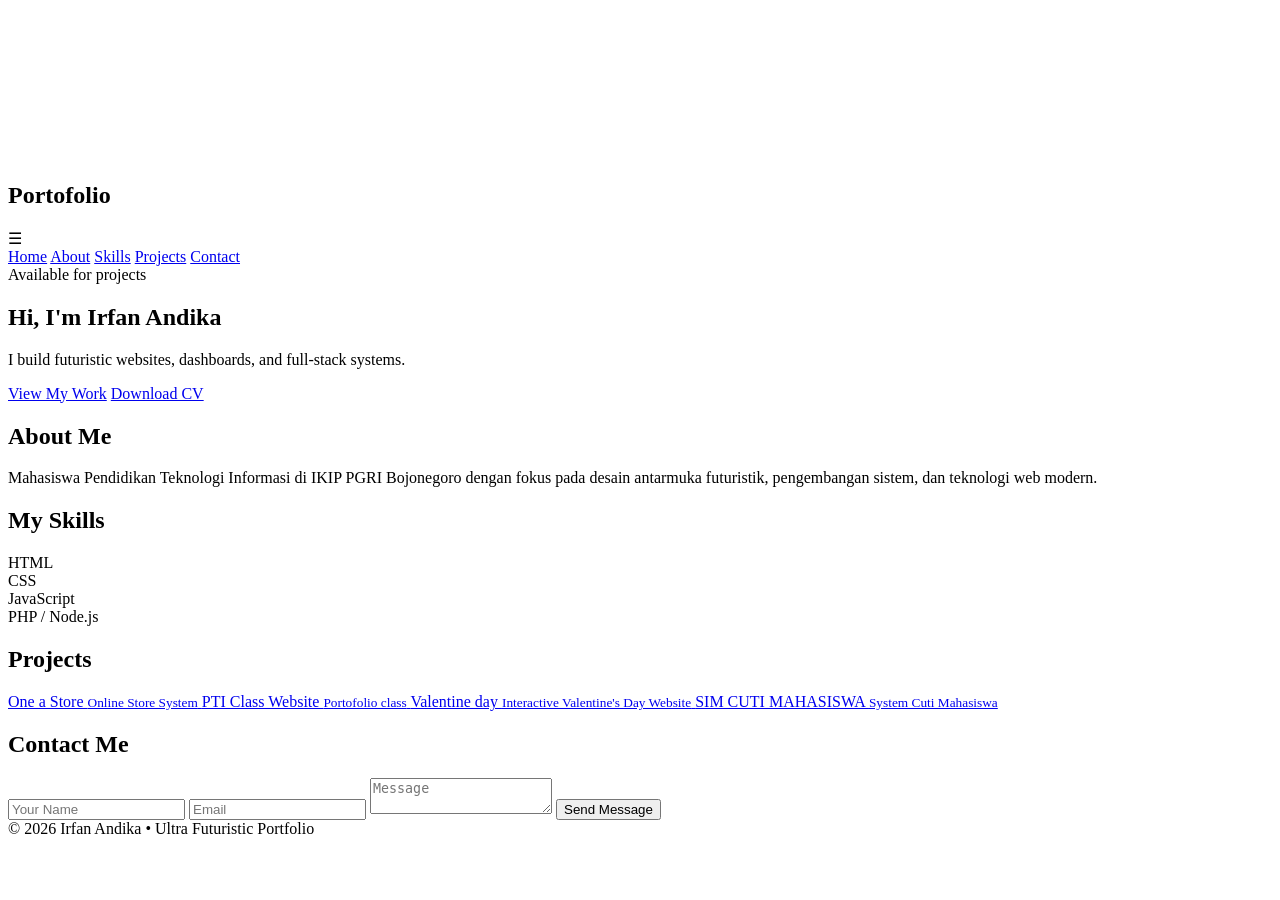
==== index.html @ a42bcc91 "Add files via upload" ====
<!DOCTYPE html>
<html lang="en">
<head>
<meta charset="UTF-8">
<meta name="viewport" content="width=device-width, initial-scale=1.0">
<title>Irfan Andika |Portfolio</title>

<link rel="stylesheet" href="style.css">
<link href="https://fonts.googleapis.com/css2?family=Inter:wght@300;400;600;700&display=swap" rel="stylesheet">

</head>
<body>

<canvas id="particles"></canvas>

<header>
  <h2 class="logo">Portofolio</h2>

  <div class="menu-toggle" id="menuToggle">☰</div>

  <nav id="navMenu">
    <a href="#home" class="nav-link">Home</a>
    <a href="#about" class="nav-link">About</a>
    <a href="#skills" class="nav-link">Skills</a>
    <a href="#projects" class="nav-link">Projects</a>
    <a href="#contact" class="nav-link">Contact</a>
  </nav>
</header>

<!-- HERO -->
<section id="home" class="hero">
  <div class="hero-card" id="tilt">
    <span class="badge">Available for projects</span>
    <h1>Hi, I'm <span>Irfan Andika</span></h1>
    <h3 id="typing"></h3>
    <p>I build futuristic websites, dashboards, and full-stack systems.</p>

    <div class="hero-btn">
      <a class="btn" href="#projects">View My Work</a>
      <a class="btn-outline" href="#">Download CV</a>
    </div>
  </div>
</section>

<!-- ABOUT -->
<section id="about">
  <h2>About Me</h2>
  <p>
Mahasiswa Pendidikan Teknologi Informasi di IKIP PGRI Bojonegoro dengan fokus pada desain antarmuka futuristik, pengembangan sistem, dan teknologi web modern.
  </p>
</section>

<!-- SKILLS -->
<section id="skills">
  <h2>My Skills</h2>

  <div class="skill">
    <span>HTML</span>
    <div class="bar"><div class="fill" style="width:95%"></div></div>
  </div>

  <div class="skill">
    <span>CSS</span>
    <div class="bar"><div class="fill" style="width:80%"></div></div>
  </div>

  <div class="skill">
    <span>JavaScript</span>
    <div class="bar"><div class="fill" style="width:50%"></div></div>
  </div>

  <div class="skill">
    <span>PHP / Node.js</span>
    <div class="bar"><div class="fill" style="width:50%"></div></div>
  </div>
</section>

<!-- PROJECTS -->
<section id="projects">
  <h2>Projects</h2>

  <div class="project-grid">

    <a class="project-card" href="https://oneastore.vercel.app/" target="_blank">
      One a Store
      <small>Online Store System</small>
    </a>

    <a class="project-card" href="https://ptioneaclass.vercel.app/" target="_blank">
      PTI Class Website
      <small>Portofolio class</small>
    </a>

    <a class="project-card" href="https://valentine-day-ivory.vercel.app/" target="_blank">
      Valentine day
      <small>Interactive Valentine's Day Website</small>
    </a>

    <a class="project-card" href="https://sim-cuti.vercel.app/" target="_blank">
      SIM CUTI MAHASISWA
      <small>System Cuti Mahasiswa</small>
    </a>


  </div>
</section>

<!-- CONTACT -->
<section id="contact">
  <h2>Contact Me</h2>

  <form class="contact-form">
    <input type="text" placeholder="Your Name">
    <input type="email" placeholder="Email">
    <textarea placeholder="Message"></textarea>
    <button>Send Message</button>
  </form>
</section>

<footer>
  © 2026 Irfan Andika • Ultra Futuristic Portfolio
</footer>

<script src="script.js"></script>
</body>
</html>
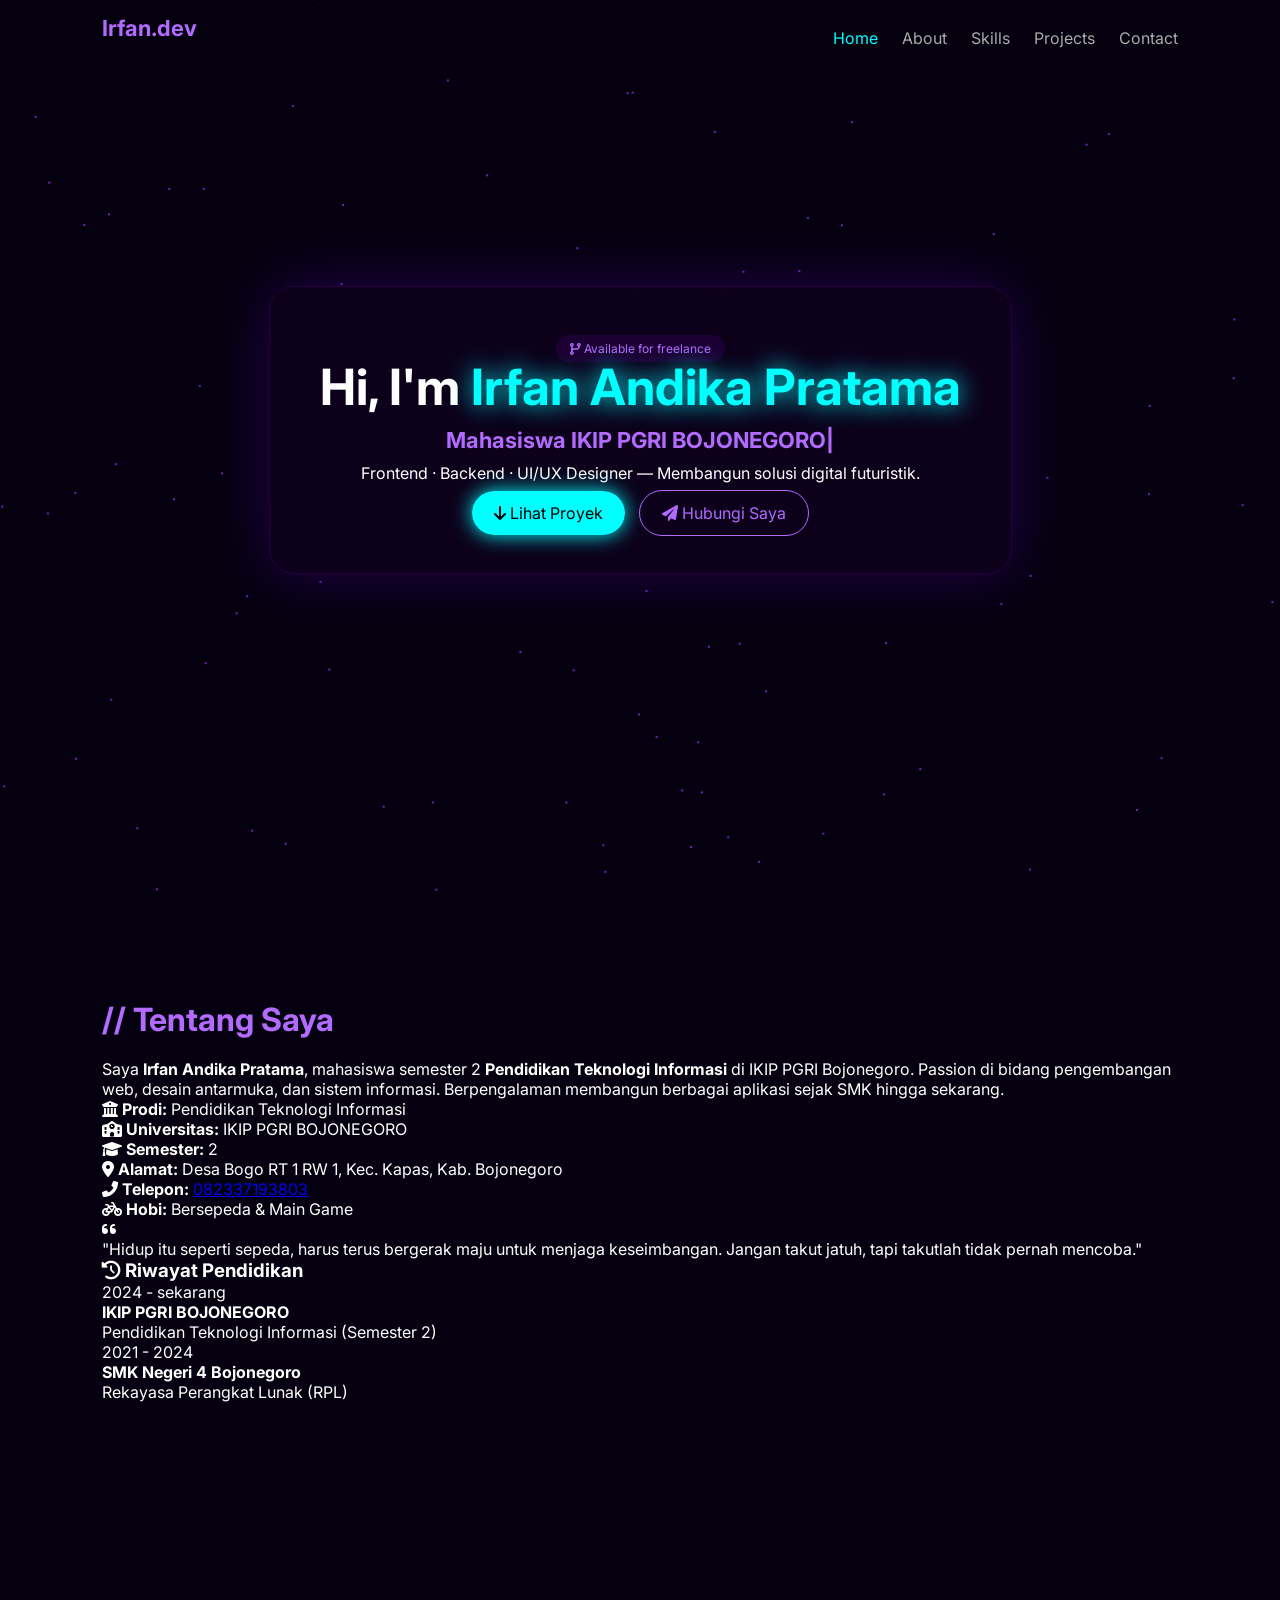
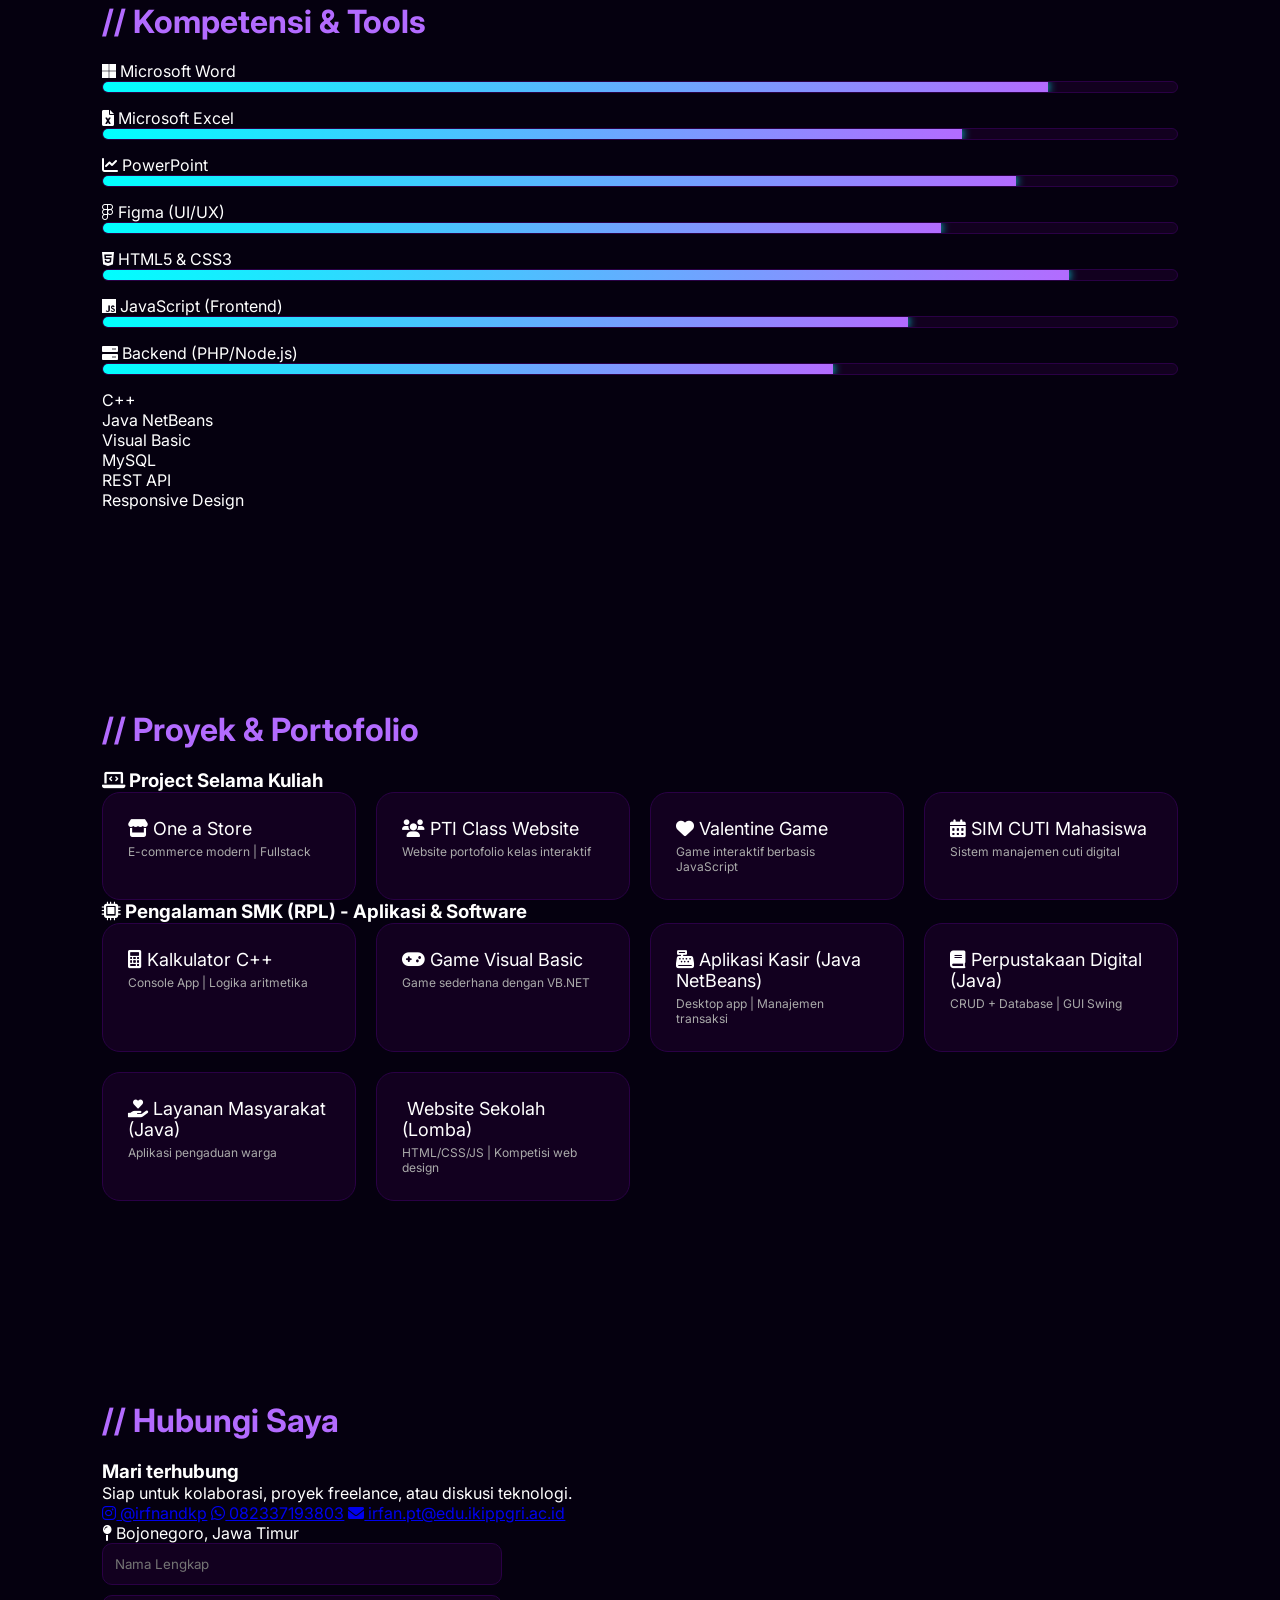
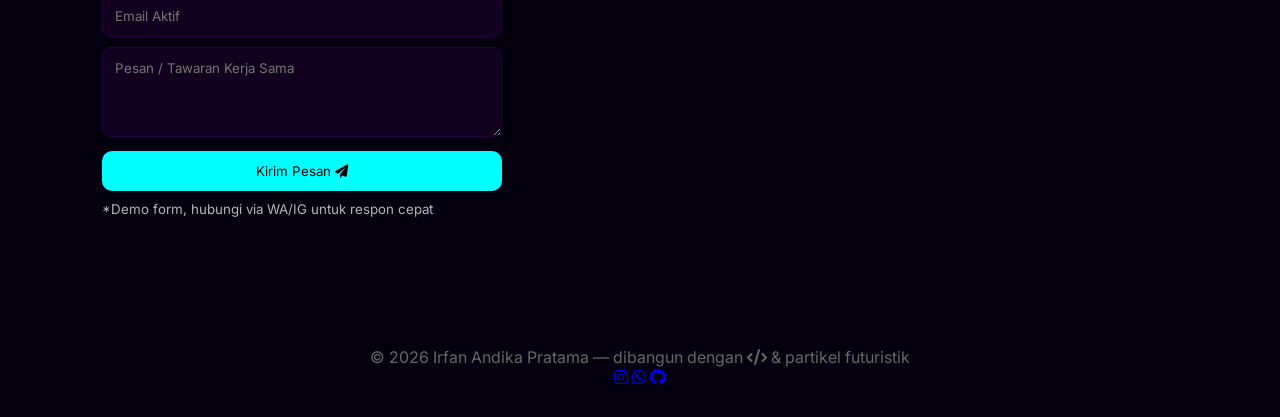
==== commit 572718a5: "Update index.html" ====
--- a/index.html
+++ b/index.html
@@ -2,22 +2,19 @@
 <html lang="en">
 <head>
 <meta charset="UTF-8">
-<meta name="viewport" content="width=device-width, initial-scale=1.0">
-<title>Irfan Andika |Portfolio</title>
-
+<meta name="viewport" content="width=device-width, initial-scale=1.0, viewport-fit=cover">
+<title>Irfan Andika Pratama | 19</title>
 <link rel="stylesheet" href="style.css">
-<link href="https://fonts.googleapis.com/css2?family=Inter:wght@300;400;600;700&display=swap" rel="stylesheet">
-
+<link href="https://fonts.googleapis.com/css2?family=Inter:ital,wght@0,300;0,400;0,600;0,700;1,400&display=swap" rel="stylesheet">
+<link rel="stylesheet" href="https://cdnjs.cloudflare.com/ajax/libs/font-awesome/6.0.0-beta3/css/all.min.css">
 </head>
 <body>
 
 <canvas id="particles"></canvas>
 
 <header>
-  <h2 class="logo">Portofolio</h2>
-
-  <div class="menu-toggle" id="menuToggle">☰</div>
-
+  <h2 class="logo">Irfan<span>.</span>dev</h2>
+  <div class="menu-toggle" id="menuToggle"><i class="fas fa-bars"></i></div>
   <nav id="navMenu">
     <a href="#home" class="nav-link">Home</a>
     <a href="#about" class="nav-link">About</a>
@@ -27,98 +24,200 @@
   </nav>
 </header>
 
-<!-- HERO -->
+<!-- HERO SECTION -->
 <section id="home" class="hero">
   <div class="hero-card" id="tilt">
-    <span class="badge">Available for projects</span>
-    <h1>Hi, I'm <span>Irfan Andika</span></h1>
+    <span class="badge"><i class="fas fa-code-branch"></i> Available for freelance</span>
+    <h1>Hi, I'm <span>Irfan Andika Pratama</span></h1>
     <h3 id="typing"></h3>
-    <p>I build futuristic websites, dashboards, and full-stack systems.</p>
-
+    <p>Frontend · Backend · UI/UX Designer — Membangun solusi digital futuristik.</p>
     <div class="hero-btn">
-      <a class="btn" href="#projects">View My Work</a>
-      <a class="btn-outline" href="#">Download CV</a>
-    </div>
-  </div>
-</section>
-
-<!-- ABOUT -->
+      <a class="btn" href="#projects"><i class="fas fa-arrow-down"></i> Lihat Proyek</a>
+      <a class="btn-outline" href="#contact"><i class="fas fa-paper-plane"></i> Hubungi Saya</a>
+    </div>
+  </div>
+</section>
+
+<!-- ABOUT SECTION : DETAIL DIRI -->
 <section id="about">
-  <h2>About Me</h2>
-  <p>
-Mahasiswa Pendidikan Teknologi Informasi di IKIP PGRI Bojonegoro dengan fokus pada desain antarmuka futuristik, pengembangan sistem, dan teknologi web modern.
-  </p>
-</section>
-
-<!-- SKILLS -->
+  <div class="container">
+    <h2><span class="accent">//</span> Tentang Saya</h2>
+    <div class="about-grid">
+      <div class="about-text">
+        <p>Saya <strong>Irfan Andika Pratama</strong>, mahasiswa semester 2 <strong>Pendidikan Teknologi Informasi</strong> di IKIP PGRI Bojonegoro. Passion di bidang pengembangan web, desain antarmuka, dan sistem informasi. Berpengalaman membangun berbagai aplikasi sejak SMK hingga sekarang.</p>
+        <div class="info-list">
+          <div><i class="fas fa-university"></i> <strong>Prodi:</strong> Pendidikan Teknologi Informasi</div>
+          <div><i class="fas fa-school"></i> <strong>Universitas:</strong> IKIP PGRI BOJONEGORO</div>
+          <div><i class="fas fa-graduation-cap"></i> <strong>Semester:</strong> 2</div>
+          <div><i class="fas fa-map-marker-alt"></i> <strong>Alamat:</strong> Desa Bogo RT 1 RW 1, Kec. Kapas, Kab. Bojonegoro</div>
+          <div><i class="fas fa-phone-alt"></i> <strong>Telepon:</strong> <a href="https://wa.me/6282337193803" target="_blank">082337193803</a></div>
+          <div><i class="fas fa-bicycle"></i> <strong>Hobi:</strong> Bersepeda & Main Game</div>
+        </div>
+        <div class="motivation">
+          <i class="fas fa-quote-left"></i>
+          <p>"Hidup itu seperti sepeda, harus terus bergerak maju untuk menjaga keseimbangan. Jangan takut jatuh, tapi takutlah tidak pernah mencoba."</p>
+        </div>
+      </div>
+      <div class="about-education">
+        <div class="edu-card">
+          <h3><i class="fas fa-history"></i> Riwayat Pendidikan</h3>
+          <div class="timeline">
+            <div class="timeline-item">
+              <span class="year">2024 - sekarang</span>
+              <p><strong>IKIP PGRI BOJONEGORO</strong><br>Pendidikan Teknologi Informasi (Semester 2)</p>
+            </div>
+            <div class="timeline-item">
+              <span class="year">2021 - 2024</span>
+              <p><strong>SMK Negeri 4 Bojonegoro</strong><br>Rekayasa Perangkat Lunak (RPL)</p>
+            </div>
+          </div>
+        </div>
+      </div>
+    </div>
+  </div>
+</section>
+
+<!-- SKILLS SECTION -->
 <section id="skills">
-  <h2>My Skills</h2>
-
-  <div class="skill">
-    <span>HTML</span>
-    <div class="bar"><div class="fill" style="width:95%"></div></div>
-  </div>
-
-  <div class="skill">
-    <span>CSS</span>
-    <div class="bar"><div class="fill" style="width:80%"></div></div>
-  </div>
-
-  <div class="skill">
-    <span>JavaScript</span>
-    <div class="bar"><div class="fill" style="width:50%"></div></div>
-  </div>
-
-  <div class="skill">
-    <span>PHP / Node.js</span>
-    <div class="bar"><div class="fill" style="width:50%"></div></div>
-  </div>
-</section>
-
-<!-- PROJECTS -->
+  <div class="container">
+    <h2><span class="accent">//</span> Kompetensi & Tools</h2>
+    <div class="skills-wrapper">
+      <div class="skills-bars">
+        <div class="skill">
+          <span><i class="fab fa-microsoft"></i> Microsoft Word</span>
+          <div class="bar"><div class="fill" style="width:88%"></div></div>
+        </div>
+        <div class="skill">
+          <span><i class="fas fa-file-excel"></i> Microsoft Excel</span>
+          <div class="bar"><div class="fill" style="width:80%"></div></div>
+        </div>
+        <div class="skill">
+          <span><i class="fas fa-chart-line"></i> PowerPoint</span>
+          <div class="bar"><div class="fill" style="width:85%"></div></div>
+        </div>
+        <div class="skill">
+          <span><i class="fab fa-figma"></i> Figma (UI/UX)</span>
+          <div class="bar"><div class="fill" style="width:78%"></div></div>
+        </div>
+        <div class="skill">
+          <span><i class="fab fa-html5"></i> HTML5 & CSS3</span>
+          <div class="bar"><div class="fill" style="width:90%"></div></div>
+        </div>
+        <div class="skill">
+          <span><i class="fab fa-js"></i> JavaScript (Frontend)</span>
+          <div class="bar"><div class="fill" style="width:75%"></div></div>
+        </div>
+        <div class="skill">
+          <span><i class="fas fa-server"></i> Backend (PHP/Node.js)</span>
+          <div class="bar"><div class="fill" style="width:68%"></div></div>
+        </div>
+      </div>
+      <div class="skill-tagcloud">
+        <div class="tag">C++</div>
+        <div class="tag">Java NetBeans</div>
+        <div class="tag">Visual Basic</div>
+        <div class="tag">MySQL</div>
+        <div class="tag">REST API</div>
+        <div class="tag">Responsive Design</div>
+      </div>
+    </div>
+  </div>
+</section>
+
+<!-- PROJECTS : KULIAH + PENGALAMAN SMK -->
 <section id="projects">
-  <h2>Projects</h2>
-
-  <div class="project-grid">
-
-    <a class="project-card" href="https://oneastore.vercel.app/" target="_blank">
-      One a Store
-      <small>Online Store System</small>
-    </a>
-
-    <a class="project-card" href="https://ptioneaclass.vercel.app/" target="_blank">
-      PTI Class Website
-      <small>Portofolio class</small>
-    </a>
-
-    <a class="project-card" href="https://valentine-day-ivory.vercel.app/" target="_blank">
-      Valentine day
-      <small>Interactive Valentine's Day Website</small>
-    </a>
-
-    <a class="project-card" href="https://sim-cuti.vercel.app/" target="_blank">
-      SIM CUTI MAHASISWA
-      <small>System Cuti Mahasiswa</small>
-    </a>
-
-
-  </div>
-</section>
-
-<!-- CONTACT -->
+  <div class="container">
+    <h2><span class="accent">//</span> Proyek & Portofolio</h2>
+    
+    <div class="project-category">
+      <h3><i class="fas fa-laptop-code"></i> Project Selama Kuliah</h3>
+      <div class="project-grid">
+        <a class="project-card" href="https://oneastore.vercel.app/" target="_blank">
+          <i class="fas fa-store"></i> One a Store
+          <small>E-commerce modern | Fullstack</small>
+        </a>
+        <a class="project-card" href="https://ptioneaclass.vercel.app/" target="_blank">
+          <i class="fas fa-users"></i> PTI Class Website
+          <small>Website portofolio kelas interaktif</small>
+        </a>
+        <a class="project-card" href="https://valentine-day-ivory.vercel.app/" target="_blank">
+          <i class="fas fa-heart"></i> Valentine Game
+          <small>Game interaktif berbasis JavaScript</small>
+        </a>
+        <a class="project-card" href="https://sim-cuti.vercel.app/" target="_blank">
+          <i class="fas fa-calendar-alt"></i> SIM CUTI Mahasiswa
+          <small>Sistem manajemen cuti digital</small>
+        </a>
+      </div>
+    </div>
+
+    <div class="project-category">
+      <h3><i class="fas fa-microchip"></i> Pengalaman SMK (RPL) - Aplikasi & Software</h3>
+      <div class="project-grid smk-grid">
+        <div class="project-card static">
+          <i class="fas fa-calculator"></i> Kalkulator C++
+          <small>Console App | Logika aritmetika</small>
+        </div>
+        <div class="project-card static">
+          <i class="fas fa-gamepad"></i> Game Visual Basic
+          <small>Game sederhana dengan VB.NET</small>
+        </div>
+        <div class="project-card static">
+          <i class="fas fa-cash-register"></i> Aplikasi Kasir (Java NetBeans)
+          <small>Desktop app | Manajemen transaksi</small>
+        </div>
+        <div class="project-card static">
+          <i class="fas fa-book"></i> Perpustakaan Digital (Java)
+          <small>CRUD + Database | GUI Swing</small>
+        </div>
+        <div class="project-card static">
+          <i class="fas fa-hand-holding-heart"></i> Layanan Masyarakat (Java)
+          <small>Aplikasi pengaduan warga</small>
+        </div>
+        <div class="project-card static">
+          <i class="fas fa-school-flag"></i> Website Sekolah (Lomba)
+          <small>HTML/CSS/JS | Kompetisi web design</small>
+        </div>
+      </div>
+    </div>
+  </div>
+</section>
+
+<!-- CONTACT + SOSIAL MEDIA -->
 <section id="contact">
-  <h2>Contact Me</h2>
-
-  <form class="contact-form">
-    <input type="text" placeholder="Your Name">
-    <input type="email" placeholder="Email">
-    <textarea placeholder="Message"></textarea>
-    <button>Send Message</button>
-  </form>
+  <div class="container">
+    <h2><span class="accent">//</span> Hubungi Saya</h2>
+    <div class="contact-flex">
+      <div class="contact-info">
+        <h3>Mari terhubung</h3>
+        <p>Siap untuk kolaborasi, proyek freelance, atau diskusi teknologi.</p>
+        <div class="social-links">
+          <a href="https://www.instagram.com/irfnandkp" target="_blank" class="social-icon ig"><i class="fab fa-instagram"></i> @irfnandkp</a>
+          <a href="https://wa.me/6282337193803" target="_blank" class="social-icon wa"><i class="fab fa-whatsapp"></i> 082337193803</a>
+          <a href="mailto:irfanandika@example.com" class="social-icon email"><i class="fas fa-envelope"></i> irfan.pt@edu.ikippgri.ac.id</a>
+        </div>
+        <div class="direct-contact">
+          <p><i class="fas fa-map-pin"></i> Bojonegoro, Jawa Timur</p>
+        </div>
+      </div>
+      <form class="contact-form" id="demoForm">
+        <input type="text" placeholder="Nama Lengkap" required>
+        <input type="email" placeholder="Email Aktif" required>
+        <textarea placeholder="Pesan / Tawaran Kerja Sama" rows="4"></textarea>
+        <button type="submit">Kirim Pesan <i class="fas fa-paper-plane"></i></button>
+        <small style="display: block; margin-top: 10px; opacity:0.7;">*Demo form, hubungi via WA/IG untuk respon cepat</small>
+      </form>
+    </div>
+  </div>
 </section>
 
 <footer>
-  © 2026 Irfan Andika • Ultra Futuristic Portfolio
+  <p>© 2026 Irfan Andika Pratama — dibangun dengan <i class="fas fa-code"></i> & partikel futuristik</p>
+  <div class="footer-social">
+    <a href="https://www.instagram.com/irfnandkp" target="_blank"><i class="fab fa-instagram"></i></a>
+    <a href="https://wa.me/6282337193803" target="_blank"><i class="fab fa-whatsapp"></i></a>
+    <a href="#"><i class="fab fa-github"></i></a>
+  </div>
 </footer>
 
 <script src="script.js"></script>
--- a/style.css
+++ b/style.css
@@ -0,0 +1,233 @@
+*{
+  margin:0;
+  padding:0;
+  box-sizing:border-box;
+  font-family:Inter;
+}
+
+body{
+  background:#05000f;
+  color:white;
+  overflow-x:hidden;
+}
+
+/* PARTICLES */
+#particles{
+  position:fixed;
+  inset:0;
+  z-index:-1;
+}
+
+/* HEADER */
+header{
+  position:fixed;
+  width:100%;
+  padding:15px 8%;
+  display:flex;
+  justify-content:space-between;
+  align-items:center;
+  backdrop-filter:blur(12px);
+  background:rgba(5,0,15,.7);
+  z-index:10;
+}
+
+.logo{
+  color:#b36bff;
+  font-weight:700;
+  font-size:22px;
+}
+
+nav a{
+  color:#aaa;
+  margin-left:20px;
+  text-decoration:none;
+  transition:.3s;
+}
+
+nav a:hover,
+nav a.active{
+  color:#00ffff;
+}
+
+/* MOBILE MENU */
+.menu-toggle{
+  display:none;
+  font-size:25px;
+  cursor:pointer;
+}
+
+@media(max-width:768px){
+  nav{
+    position:absolute;
+    top:60px;
+    right:0;
+    background:black;
+    flex-direction:column;
+    width:220px;
+    display:none;
+  }
+  nav a{
+    padding:15px;
+    border-bottom:1px solid rgba(255,255,255,.1);
+  }
+  nav.active{
+    display:flex;
+  }
+  .menu-toggle{display:block;}
+}
+
+/* HERO */
+.hero{
+  display:flex;
+  justify-content:center;
+  align-items:center;
+  min-height:100vh;
+  padding-top:60px;
+}
+
+.hero-card{
+  background:rgba(15,0,30,.85);
+  padding:50px;
+  border-radius:25px;
+  text-align:center;
+  border:1px solid #2a0045;
+  box-shadow:0 0 60px #7a00ff40;
+  backdrop-filter:blur(20px);
+  transition:.2s;
+}
+
+.badge{
+  background:#1c0033;
+  padding:6px 14px;
+  border-radius:20px;
+  color:#b36bff;
+  font-size:12px;
+}
+
+.hero h1{
+  font-size:50px;
+}
+
+.hero h1 span{
+  color:#00ffff;
+  text-shadow:0 0 25px #00ffff;
+}
+
+#typing{
+  color:#b36bff;
+  font-size:22px;
+  margin:10px 0;
+}
+
+.hero-btn{
+  margin-top:20px;
+}
+
+.btn{
+  background:#00ffff;
+  padding:12px 22px;
+  border-radius:25px;
+  text-decoration:none;
+  color:black;
+  box-shadow:0 0 20px #00ffff;
+}
+
+.btn-outline{
+  border:1px solid #b36bff;
+  padding:12px 22px;
+  border-radius:25px;
+  color:#b36bff;
+  margin-left:10px;
+  text-decoration:none;
+}
+
+/* SECTION */
+section{
+  padding:100px 8%;
+}
+
+h2{
+  font-size:32px;
+  margin-bottom:20px;
+  color:#b36bff;
+}
+
+/* SKILLS */
+.skill{
+  margin-bottom:15px;
+}
+
+.bar{
+  background:#12001f;
+  border-radius:20px;
+  overflow:hidden;
+  border:1px solid #2a0045;
+}
+
+.fill{
+  height:10px;
+  background:linear-gradient(90deg,#00ffff,#b36bff);
+  box-shadow:0 0 10px #00ffff;
+}
+
+/* PROJECTS */
+.project-grid{
+  display:grid;
+  grid-template-columns:repeat(auto-fit,minmax(250px,1fr));
+  gap:20px;
+}
+
+.project-card{
+  background:#12001f;
+  padding:25px;
+  border-radius:18px;
+  border:1px solid #2a0045;
+  text-decoration:none;
+  color:white;
+  transition:.3s;
+  font-size:18px;
+  display:block;
+}
+
+.project-card small{
+  display:block;
+  color:#aaa;
+  font-size:12px;
+  margin-top:5px;
+}
+
+.project-card:hover{
+  transform:translateY(-12px);
+  box-shadow:0 0 30px #b36bff;
+}
+
+/* CONTACT */
+.contact-form{
+  max-width:400px;
+}
+
+input,textarea{
+  width:100%;
+  padding:12px;
+  background:#12001f;
+  border:1px solid #2a0045;
+  color:white;
+  border-radius:10px;
+  margin-bottom:10px;
+}
+
+button{
+  width:100%;
+  background:#00ffff;
+  border:none;
+  padding:12px;
+  border-radius:10px;
+  cursor:pointer;
+}
+
+/* FOOTER */
+footer{
+  text-align:center;
+  padding:30px;
+  color:#666;
+}
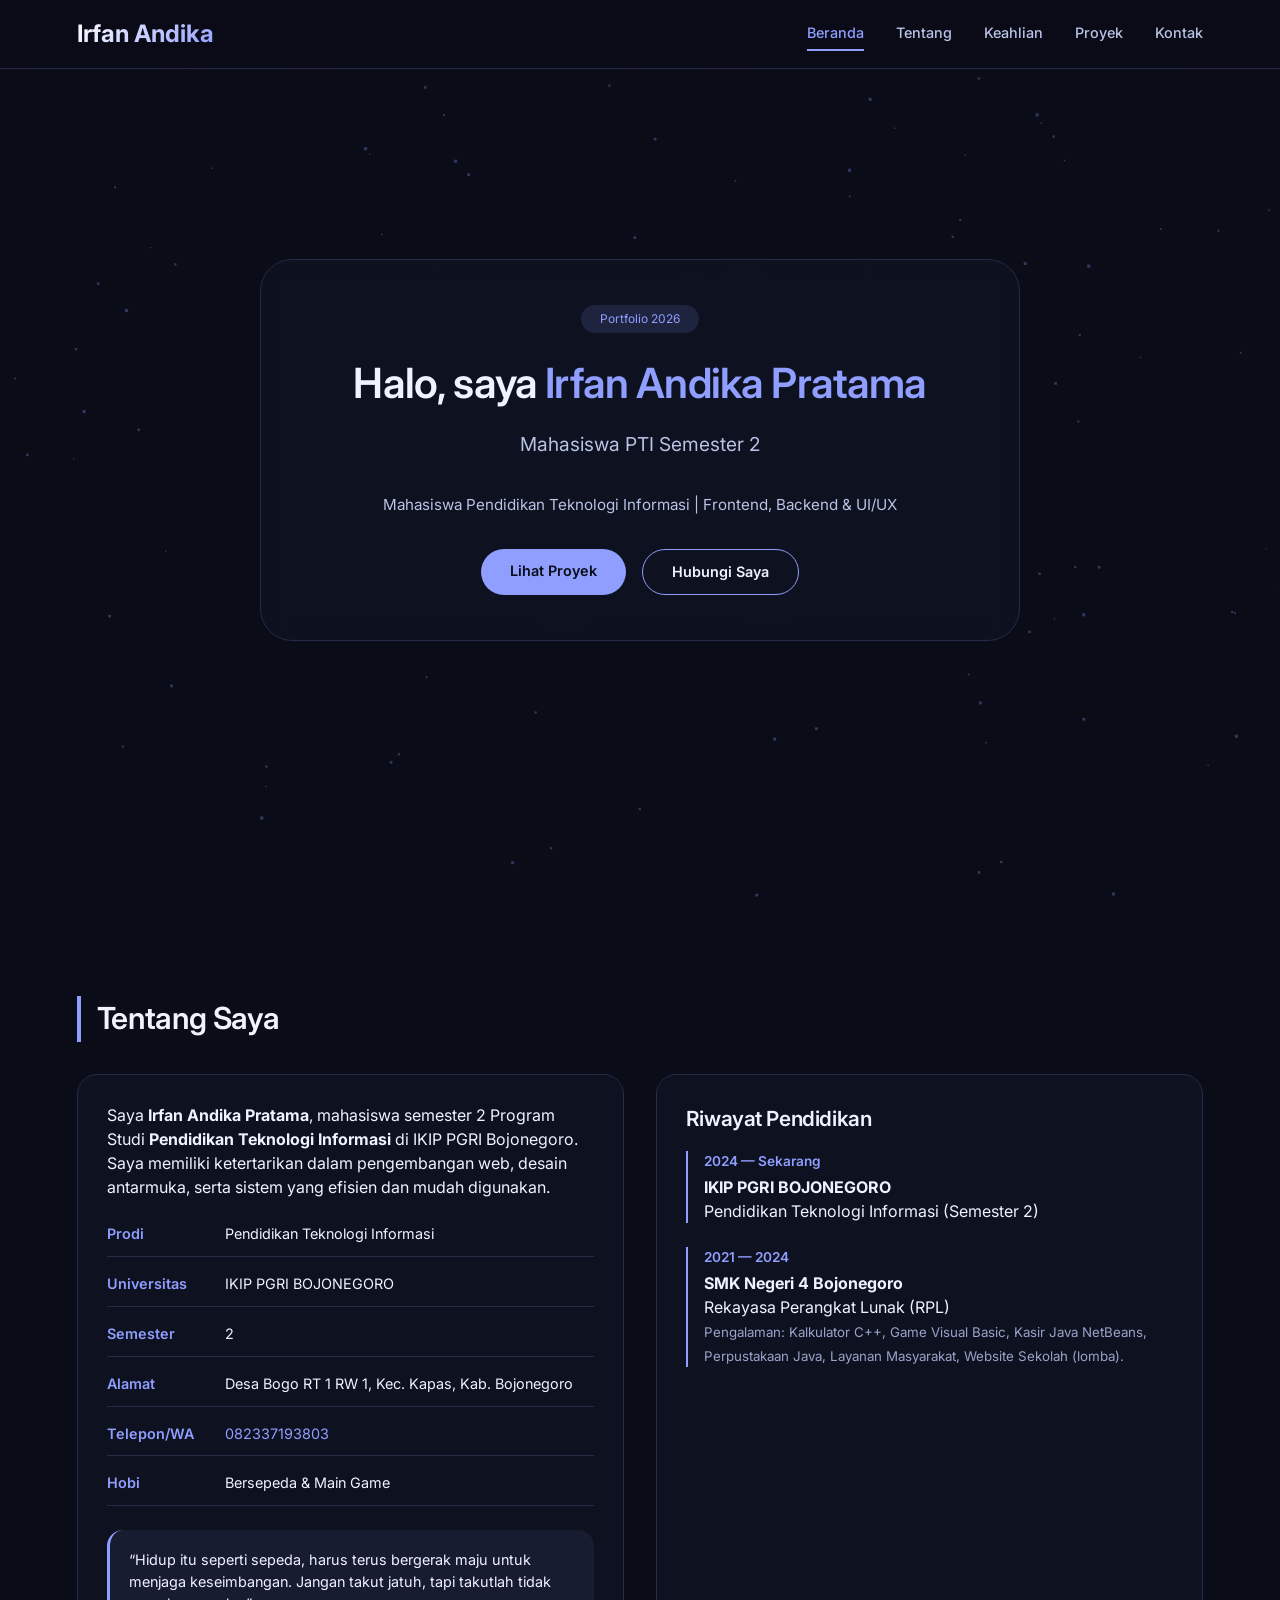
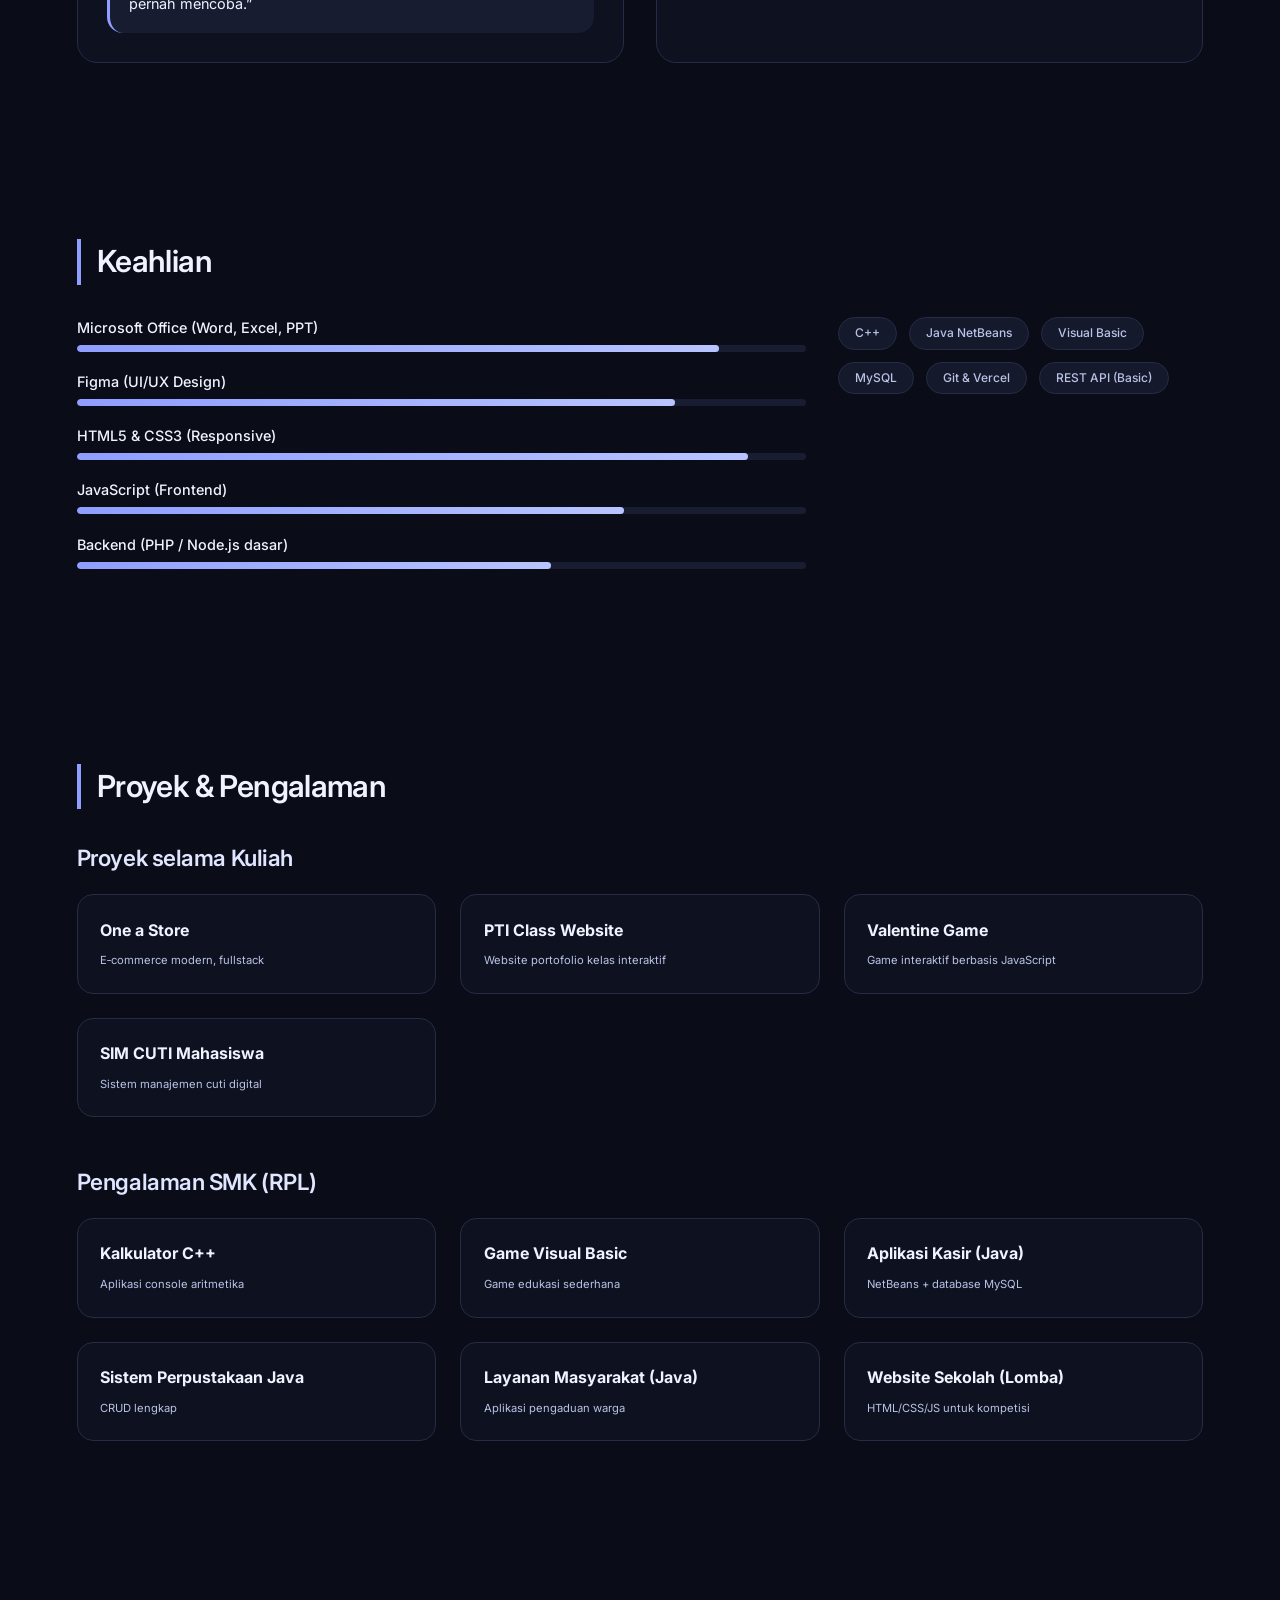
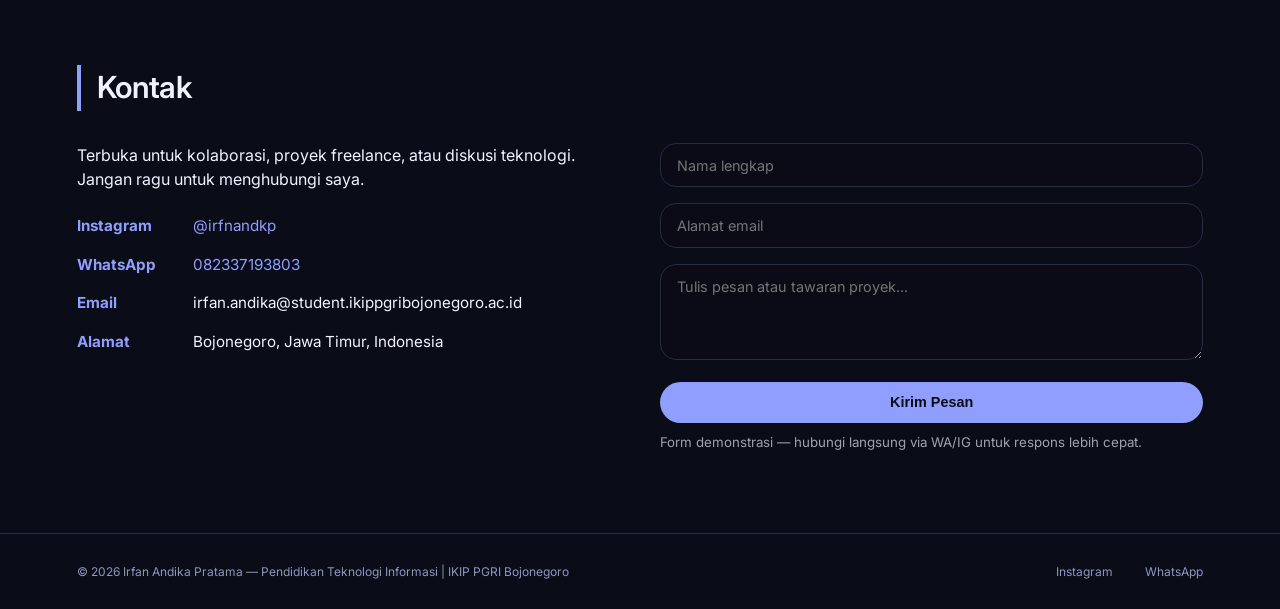
==== commit 090f39ff: "Update print statement from 'Hello' to 'Goodbye'" ====
--- a/index.html
+++ b/index.html
@@ -1,225 +1,781 @@
 <!DOCTYPE html>
-<html lang="en">
+<html lang="id">
 <head>
 <meta charset="UTF-8">
 <meta name="viewport" content="width=device-width, initial-scale=1.0, viewport-fit=cover">
-<title>Irfan Andika Pratama | 19</title>
-<link rel="stylesheet" href="style.css">
-<link href="https://fonts.googleapis.com/css2?family=Inter:ital,wght@0,300;0,400;0,600;0,700;1,400&display=swap" rel="stylesheet">
-<link rel="stylesheet" href="https://cdnjs.cloudflare.com/ajax/libs/font-awesome/6.0.0-beta3/css/all.min.css">
+<meta name="description" content="Portfolio Irfan Andika Pratama - Mahasiswa Pendidikan Teknologi Informasi">
+<title>Irfan Andika Pratama | Portfolio</title>
+<link href="https://fonts.googleapis.com/css2?family=Inter:opsz,wght@14..32,300;14..32,400;14..32,500;14..32,600;14..32,700&display=swap" rel="stylesheet">
+<style>
+  /* ----- RESET & VARIABLES ----- */
+  * {
+    margin: 0;
+    padding: 0;
+    box-sizing: border-box;
+  }
+
+  :root {
+    --bg-dark: #0a0c18;
+    --surface: #101322;
+    --surface-light: #181d32;
+    --border: #262c46;
+    --text-primary: #f0f3ff;
+    --text-secondary: #b9c3e6;
+    --accent: #8f9eff;
+    --accent-hover: #7a8be8;
+    --radius-card: 1.25rem;
+    --transition: all 0.2s ease;
+  }
+
+  body {
+    background: var(--bg-dark);
+    color: var(--text-primary);
+    font-family: 'Inter', sans-serif;
+    line-height: 1.5;
+    scroll-behavior: smooth;
+    overflow-x: hidden;
+  }
+
+  /* Canvas Particles (seperti dulu) */
+  #particles {
+    position: fixed;
+    top: 0;
+    left: 0;
+    width: 100%;
+    height: 100%;
+    z-index: -1;
+    pointer-events: none;
+    opacity: 0.5;
+  }
+
+  /* ----- TYPOGRAPHY ----- */
+  h1, h2, h3 {
+    font-weight: 600;
+    letter-spacing: -0.02em;
+  }
+
+  h2 {
+    font-size: 1.9rem;
+    margin-bottom: 2rem;
+    border-left: 4px solid var(--accent);
+    padding-left: 1rem;
+  }
+
+  /* ----- HEADER & NAVIGATION ----- */
+  header {
+    position: fixed;
+    top: 0;
+    left: 0;
+    width: 100%;
+    padding: 1rem 6%;
+    display: flex;
+    justify-content: space-between;
+    align-items: center;
+    background: rgba(10, 12, 24, 0.9);
+    backdrop-filter: blur(12px);
+    z-index: 100;
+    border-bottom: 1px solid var(--border);
+  }
+
+  .logo {
+    font-size: 1.5rem;
+    font-weight: 700;
+    background: linear-gradient(135deg, #ffffff, var(--accent));
+    -webkit-background-clip: text;
+    background-clip: text;
+    color: transparent;
+  }
+
+  nav {
+    display: flex;
+    gap: 2rem;
+  }
+
+  nav a {
+    color: var(--text-secondary);
+    text-decoration: none;
+    font-weight: 500;
+    font-size: 0.9rem;
+    transition: var(--transition);
+    padding: 0.3rem 0;
+  }
+
+  nav a:hover, nav a.active {
+    color: var(--accent);
+    border-bottom: 2px solid var(--accent);
+  }
+
+  .menu-toggle {
+    display: none;
+    font-size: 1.6rem;
+    cursor: pointer;
+    color: var(--text-secondary);
+    background: none;
+    border: none;
+  }
+
+  /* mobile nav */
+  @media (max-width: 768px) {
+    .menu-toggle {
+      display: block;
+    }
+    nav {
+      position: absolute;
+      top: 68px;
+      right: 5%;
+      background: var(--surface);
+      backdrop-filter: blur(20px);
+      flex-direction: column;
+      width: 220px;
+      gap: 0;
+      border-radius: var(--radius-card);
+      padding: 0.8rem 0;
+      display: none;
+      border: 1px solid var(--border);
+      box-shadow: 0 20px 35px -10px rgba(0,0,0,0.5);
+    }
+    nav a {
+      padding: 0.8rem 1.8rem;
+      display: block;
+      border-left: 2px solid transparent;
+    }
+    nav a:hover, nav a.active {
+      border-bottom: none;
+      background: rgba(143, 158, 255, 0.1);
+      border-left: 2px solid var(--accent);
+    }
+    nav.active {
+      display: flex;
+    }
+  }
+
+  /* ----- SECTIONS ----- */
+  section {
+    padding: 6rem 6% 5rem;
+  }
+  .container {
+    max-width: 1280px;
+    margin: 0 auto;
+  }
+
+  /* ----- HERO ----- */
+  .hero {
+    min-height: 100vh;
+    display: flex;
+    align-items: center;
+    justify-content: center;
+    padding-top: 5rem;
+  }
+  .hero-card {
+    background: rgba(16, 19, 34, 0.75);
+    backdrop-filter: blur(12px);
+    border-radius: 2rem;
+    padding: 2.8rem 2rem;
+    text-align: center;
+    max-width: 760px;
+    width: 100%;
+    border: 1px solid var(--border);
+    transition: var(--transition);
+  }
+  .hero-badge {
+    display: inline-block;
+    background: #1e233e;
+    padding: 0.3rem 1.2rem;
+    border-radius: 30px;
+    font-size: 0.75rem;
+    color: var(--accent);
+    margin-bottom: 1.2rem;
+  }
+  .hero h1 {
+    font-size: 2.6rem;
+    margin-bottom: 0.5rem;
+  }
+  .hero h1 span {
+    color: var(--accent);
+  }
+  #typing {
+    font-size: 1.2rem;
+    color: var(--text-secondary);
+    margin: 1rem 0;
+    min-height: 3rem;
+  }
+  .hero p {
+    color: var(--text-secondary);
+    margin-bottom: 2rem;
+    font-size: 0.95rem;
+  }
+  .btn-group {
+    display: flex;
+    flex-wrap: wrap;
+    justify-content: center;
+    gap: 1rem;
+  }
+  .btn, .btn-outline {
+    padding: 0.7rem 1.8rem;
+    border-radius: 40px;
+    font-weight: 600;
+    text-decoration: none;
+    font-size: 0.9rem;
+    transition: var(--transition);
+  }
+  .btn {
+    background: var(--accent);
+    color: var(--bg-dark);
+  }
+  .btn-outline {
+    border: 1.5px solid var(--accent);
+    color: var(--text-primary);
+    background: transparent;
+  }
+  .btn:hover, .btn-outline:hover {
+    transform: translateY(-2px);
+  }
+  .btn:hover {
+    background: var(--accent-hover);
+  }
+  .btn-outline:hover {
+    background: rgba(143, 158, 255, 0.1);
+  }
+
+  /* ----- ABOUT GRID ----- */
+  .about-grid {
+    display: grid;
+    grid-template-columns: 1fr 1fr;
+    gap: 2rem;
+  }
+  @media (max-width: 850px) {
+    .about-grid {
+      grid-template-columns: 1fr;
+    }
+  }
+  .info-card, .edu-card {
+    background: rgba(16, 19, 34, 0.85);
+    backdrop-filter: blur(8px);
+    border-radius: var(--radius-card);
+    padding: 1.8rem;
+    border: 1px solid var(--border);
+  }
+  .info-list {
+    margin: 1.5rem 0;
+    display: flex;
+    flex-direction: column;
+    gap: 1rem;
+  }
+  .info-item {
+    display: flex;
+    flex-wrap: wrap;
+    align-items: baseline;
+    gap: 0.5rem;
+    font-size: 0.9rem;
+    border-bottom: 1px solid var(--border);
+    padding-bottom: 0.7rem;
+  }
+  .info-item strong {
+    width: 110px;
+    font-weight: 600;
+    color: var(--accent);
+  }
+  .info-item a {
+    color: var(--accent);
+    text-decoration: none;
+  }
+  .motivation {
+    background: rgba(143, 158, 255, 0.08);
+    padding: 1.2rem;
+    border-radius: 1rem;
+    border-left: 3px solid var(--accent);
+    font-size: 0.9rem;
+    margin-top: 1.5rem;
+  }
+  .timeline-item {
+    margin-bottom: 1.5rem;
+    padding-left: 1rem;
+    border-left: 2px solid var(--accent);
+  }
+  .year {
+    font-weight: 600;
+    color: var(--accent);
+    display: block;
+    margin-bottom: 0.25rem;
+    font-size: 0.85rem;
+  }
+
+  /* ----- SKILLS ----- */
+  .skills-wrapper {
+    display: flex;
+    flex-wrap: wrap;
+    gap: 2rem;
+  }
+  .skills-bars {
+    flex: 2;
+    min-width: 240px;
+  }
+  .skill-tags {
+    flex: 1;
+    display: flex;
+    flex-wrap: wrap;
+    align-content: flex-start;
+    gap: 0.75rem;
+  }
+  .skill-item {
+    margin-bottom: 1.2rem;
+  }
+  .skill-header {
+    font-size: 0.9rem;
+    margin-bottom: 0.4rem;
+    font-weight: 500;
+    display: flex;
+    justify-content: space-between;
+  }
+  .bar-bg {
+    background: var(--surface-light);
+    border-radius: 12px;
+    height: 7px;
+    overflow: hidden;
+  }
+  .bar-fill {
+    background: linear-gradient(90deg, var(--accent), #b8c4ff);
+    height: 7px;
+    border-radius: 12px;
+    width: 0%;
+  }
+  .tag {
+    background: rgba(24, 29, 50, 0.8);
+    padding: 0.4rem 1rem;
+    border-radius: 30px;
+    font-size: 0.75rem;
+    color: var(--text-secondary);
+    border: 1px solid var(--border);
+    font-weight: 500;
+  }
+
+  /* ----- PROJECTS ----- */
+  .project-category {
+    margin-bottom: 3rem;
+  }
+  .project-category h3 {
+    font-size: 1.4rem;
+    font-weight: 600;
+    margin-bottom: 1.2rem;
+    color: #e0e6ff;
+  }
+  .project-grid {
+    display: grid;
+    grid-template-columns: repeat(auto-fill, minmax(280px, 1fr));
+    gap: 1.5rem;
+  }
+  .project-card {
+    background: rgba(16, 19, 34, 0.85);
+    backdrop-filter: blur(8px);
+    padding: 1.4rem;
+    border-radius: 1rem;
+    text-decoration: none;
+    color: var(--text-primary);
+    border: 1px solid var(--border);
+    transition: var(--transition);
+    display: block;
+  }
+  .project-card strong {
+    display: block;
+    font-size: 1rem;
+    margin-bottom: 0.3rem;
+  }
+  .project-card small {
+    font-size: 0.7rem;
+    color: var(--text-secondary);
+  }
+  .project-card:hover {
+    border-color: var(--accent);
+    transform: translateY(-3px);
+    background: #1a1e38;
+  }
+  .static {
+    cursor: default;
+  }
+  .static:hover {
+    transform: translateY(-2px);
+  }
+
+  /* ----- CONTACT ----- */
+  .contact-flex {
+    display: flex;
+    flex-wrap: wrap;
+    gap: 2.5rem;
+  }
+  .contact-info, .contact-form {
+    flex: 1;
+  }
+  .contact-line {
+    display: flex;
+    margin-bottom: 1rem;
+    font-size: 0.95rem;
+    gap: 1rem;
+    flex-wrap: wrap;
+  }
+  .contact-line strong {
+    width: 100px;
+    color: var(--accent);
+  }
+  .contact-line a {
+    color: var(--accent);
+    text-decoration: none;
+  }
+  input, textarea {
+    width: 100%;
+    padding: 0.8rem 1rem;
+    margin-bottom: 1rem;
+    background: rgba(10, 12, 24, 0.8);
+    border: 1px solid var(--border);
+    border-radius: 1rem;
+    color: var(--text-primary);
+    font-family: inherit;
+    font-size: 0.9rem;
+    transition: var(--transition);
+  }
+  input:focus, textarea:focus {
+    outline: none;
+    border-color: var(--accent);
+    box-shadow: 0 0 0 2px rgba(143,158,255,0.2);
+  }
+  .submit-btn {
+    background: var(--accent);
+    border: none;
+    width: 100%;
+    padding: 0.8rem;
+    border-radius: 2rem;
+    font-weight: 600;
+    color: #0a0c18;
+    cursor: pointer;
+    font-size: 0.9rem;
+    transition: var(--transition);
+  }
+  .submit-btn:hover {
+    background: var(--accent-hover);
+  }
+
+  /* ----- FOOTER ----- */
+  footer {
+    border-top: 1px solid var(--border);
+    padding: 1.8rem 6%;
+    display: flex;
+    justify-content: space-between;
+    align-items: center;
+    flex-wrap: wrap;
+    gap: 1rem;
+    font-size: 0.75rem;
+    color: #8d97bd;
+  }
+  .footer-links a {
+    color: #8d97bd;
+    text-decoration: none;
+    margin-left: 1.8rem;
+    transition: var(--transition);
+  }
+  .footer-links a:hover {
+    color: var(--accent);
+  }
+
+  @media (max-width: 600px) {
+    section {
+      padding: 5rem 5%;
+    }
+    .hero h1 {
+      font-size: 1.9rem;
+    }
+    h2 {
+      font-size: 1.6rem;
+    }
+    .info-item strong {
+      width: 100%;
+      margin-bottom: 0.2rem;
+    }
+    .contact-line strong {
+      width: 100%;
+    }
+  }
+</style>
 </head>
 <body>
 
+<!-- Canvas Particles (seperti versi dulu) -->
 <canvas id="particles"></canvas>
 
 <header>
-  <h2 class="logo">Irfan<span>.</span>dev</h2>
-  <div class="menu-toggle" id="menuToggle"><i class="fas fa-bars"></i></div>
+  <div class="logo">Irfan Andika</div>
+  <button class="menu-toggle" id="menuToggle" aria-label="Menu">☰</button>
   <nav id="navMenu">
-    <a href="#home" class="nav-link">Home</a>
-    <a href="#about" class="nav-link">About</a>
-    <a href="#skills" class="nav-link">Skills</a>
-    <a href="#projects" class="nav-link">Projects</a>
-    <a href="#contact" class="nav-link">Contact</a>
+    <a href="#home" class="nav-link">Beranda</a>
+    <a href="#about" class="nav-link">Tentang</a>
+    <a href="#skills" class="nav-link">Keahlian</a>
+    <a href="#projects" class="nav-link">Proyek</a>
+    <a href="#contact" class="nav-link">Kontak</a>
   </nav>
 </header>
 
-<!-- HERO SECTION -->
-<section id="home" class="hero">
-  <div class="hero-card" id="tilt">
-    <span class="badge"><i class="fas fa-code-branch"></i> Available for freelance</span>
-    <h1>Hi, I'm <span>Irfan Andika Pratama</span></h1>
-    <h3 id="typing"></h3>
-    <p>Frontend · Backend · UI/UX Designer — Membangun solusi digital futuristik.</p>
-    <div class="hero-btn">
-      <a class="btn" href="#projects"><i class="fas fa-arrow-down"></i> Lihat Proyek</a>
-      <a class="btn-outline" href="#contact"><i class="fas fa-paper-plane"></i> Hubungi Saya</a>
+<main>
+  <section id="home" class="hero">
+    <div class="hero-card">
+      <div class="hero-badge">Portfolio 2026</div>
+      <h1>Halo, saya <span>Irfan Andika Pratama</span></h1>
+      <div id="typing"></div>
+      <p>Mahasiswa Pendidikan Teknologi Informasi | Frontend, Backend & UI/UX</p>
+      <div class="btn-group">
+        <a href="#projects" class="btn">Lihat Proyek</a>
+        <a href="#contact" class="btn-outline">Hubungi Saya</a>
+      </div>
     </div>
-  </div>
-</section>
-
-<!-- ABOUT SECTION : DETAIL DIRI -->
-<section id="about">
-  <div class="container">
-    <h2><span class="accent">//</span> Tentang Saya</h2>
-    <div class="about-grid">
-      <div class="about-text">
-        <p>Saya <strong>Irfan Andika Pratama</strong>, mahasiswa semester 2 <strong>Pendidikan Teknologi Informasi</strong> di IKIP PGRI Bojonegoro. Passion di bidang pengembangan web, desain antarmuka, dan sistem informasi. Berpengalaman membangun berbagai aplikasi sejak SMK hingga sekarang.</p>
-        <div class="info-list">
-          <div><i class="fas fa-university"></i> <strong>Prodi:</strong> Pendidikan Teknologi Informasi</div>
-          <div><i class="fas fa-school"></i> <strong>Universitas:</strong> IKIP PGRI BOJONEGORO</div>
-          <div><i class="fas fa-graduation-cap"></i> <strong>Semester:</strong> 2</div>
-          <div><i class="fas fa-map-marker-alt"></i> <strong>Alamat:</strong> Desa Bogo RT 1 RW 1, Kec. Kapas, Kab. Bojonegoro</div>
-          <div><i class="fas fa-phone-alt"></i> <strong>Telepon:</strong> <a href="https://wa.me/6282337193803" target="_blank">082337193803</a></div>
-          <div><i class="fas fa-bicycle"></i> <strong>Hobi:</strong> Bersepeda & Main Game</div>
+  </section>
+
+  <section id="about">
+    <div class="container">
+      <h2>Tentang Saya</h2>
+      <div class="about-grid">
+        <div class="info-card">
+          <p>Saya <strong>Irfan Andika Pratama</strong>, mahasiswa semester 2 Program Studi <strong>Pendidikan Teknologi Informasi</strong> di IKIP PGRI Bojonegoro. Saya memiliki ketertarikan dalam pengembangan web, desain antarmuka, serta sistem yang efisien dan mudah digunakan.</p>
+          <div class="info-list">
+            <div class="info-item"><strong>Prodi</strong> Pendidikan Teknologi Informasi</div>
+            <div class="info-item"><strong>Universitas</strong> IKIP PGRI BOJONEGORO</div>
+            <div class="info-item"><strong>Semester</strong> 2</div>
+            <div class="info-item"><strong>Alamat</strong> Desa Bogo RT 1 RW 1, Kec. Kapas, Kab. Bojonegoro</div>
+            <div class="info-item"><strong>Telepon/WA</strong> <a href="https://wa.me/6282337193803" target="_blank">082337193803</a></div>
+            <div class="info-item"><strong>Hobi</strong> Bersepeda & Main Game</div>
+          </div>
+          <div class="motivation">
+            “Hidup itu seperti sepeda, harus terus bergerak maju untuk menjaga keseimbangan. Jangan takut jatuh, tapi takutlah tidak pernah mencoba.”
+          </div>
         </div>
-        <div class="motivation">
-          <i class="fas fa-quote-left"></i>
-          <p>"Hidup itu seperti sepeda, harus terus bergerak maju untuk menjaga keseimbangan. Jangan takut jatuh, tapi takutlah tidak pernah mencoba."</p>
-        </div>
-      </div>
-      <div class="about-education">
         <div class="edu-card">
-          <h3><i class="fas fa-history"></i> Riwayat Pendidikan</h3>
-          <div class="timeline">
-            <div class="timeline-item">
-              <span class="year">2024 - sekarang</span>
-              <p><strong>IKIP PGRI BOJONEGORO</strong><br>Pendidikan Teknologi Informasi (Semester 2)</p>
-            </div>
-            <div class="timeline-item">
-              <span class="year">2021 - 2024</span>
-              <p><strong>SMK Negeri 4 Bojonegoro</strong><br>Rekayasa Perangkat Lunak (RPL)</p>
-            </div>
+          <h3 style="font-size:1.3rem; margin-bottom:1rem; font-weight:600;">Riwayat Pendidikan</h3>
+          <div class="timeline-item">
+            <span class="year">2024 — Sekarang</span>
+            <p><strong>IKIP PGRI BOJONEGORO</strong><br>Pendidikan Teknologi Informasi (Semester 2)</p>
+          </div>
+          <div class="timeline-item">
+            <span class="year">2021 — 2024</span>
+            <p><strong>SMK Negeri 4 Bojonegoro</strong><br>Rekayasa Perangkat Lunak (RPL)</p>
+            <small style="color:#9aa3c9;">Pengalaman: Kalkulator C++, Game Visual Basic, Kasir Java NetBeans, Perpustakaan Java, Layanan Masyarakat, Website Sekolah (lomba).</small>
           </div>
         </div>
       </div>
     </div>
-  </div>
-</section>
-
-<!-- SKILLS SECTION -->
-<section id="skills">
-  <div class="container">
-    <h2><span class="accent">//</span> Kompetensi & Tools</h2>
-    <div class="skills-wrapper">
-      <div class="skills-bars">
-        <div class="skill">
-          <span><i class="fab fa-microsoft"></i> Microsoft Word</span>
-          <div class="bar"><div class="fill" style="width:88%"></div></div>
+  </section>
+
+  <section id="skills">
+    <div class="container">
+      <h2>Keahlian</h2>
+      <div class="skills-wrapper">
+        <div class="skills-bars">
+          <div class="skill-item"><div class="skill-header">Microsoft Office (Word, Excel, PPT)</div><div class="bar-bg"><div class="bar-fill" style="width:88%"></div></div></div>
+          <div class="skill-item"><div class="skill-header">Figma (UI/UX Design)</div><div class="bar-bg"><div class="bar-fill" style="width:82%"></div></div></div>
+          <div class="skill-item"><div class="skill-header">HTML5 & CSS3 (Responsive)</div><div class="bar-bg"><div class="bar-fill" style="width:92%"></div></div></div>
+          <div class="skill-item"><div class="skill-header">JavaScript (Frontend)</div><div class="bar-bg"><div class="bar-fill" style="width:75%"></div></div></div>
+          <div class="skill-item"><div class="skill-header">Backend (PHP / Node.js dasar)</div><div class="bar-bg"><div class="bar-fill" style="width:65%"></div></div></div>
         </div>
-        <div class="skill">
-          <span><i class="fas fa-file-excel"></i> Microsoft Excel</span>
-          <div class="bar"><div class="fill" style="width:80%"></div></div>
-        </div>
-        <div class="skill">
-          <span><i class="fas fa-chart-line"></i> PowerPoint</span>
-          <div class="bar"><div class="fill" style="width:85%"></div></div>
-        </div>
-        <div class="skill">
-          <span><i class="fab fa-figma"></i> Figma (UI/UX)</span>
-          <div class="bar"><div class="fill" style="width:78%"></div></div>
-        </div>
-        <div class="skill">
-          <span><i class="fab fa-html5"></i> HTML5 & CSS3</span>
-          <div class="bar"><div class="fill" style="width:90%"></div></div>
-        </div>
-        <div class="skill">
-          <span><i class="fab fa-js"></i> JavaScript (Frontend)</span>
-          <div class="bar"><div class="fill" style="width:75%"></div></div>
-        </div>
-        <div class="skill">
-          <span><i class="fas fa-server"></i> Backend (PHP/Node.js)</span>
-          <div class="bar"><div class="fill" style="width:68%"></div></div>
-        </div>
-      </div>
-      <div class="skill-tagcloud">
-        <div class="tag">C++</div>
-        <div class="tag">Java NetBeans</div>
-        <div class="tag">Visual Basic</div>
-        <div class="tag">MySQL</div>
-        <div class="tag">REST API</div>
-        <div class="tag">Responsive Design</div>
-      </div>
-    </div>
-  </div>
-</section>
-
-<!-- PROJECTS : KULIAH + PENGALAMAN SMK -->
-<section id="projects">
-  <div class="container">
-    <h2><span class="accent">//</span> Proyek & Portofolio</h2>
-    
-    <div class="project-category">
-      <h3><i class="fas fa-laptop-code"></i> Project Selama Kuliah</h3>
-      <div class="project-grid">
-        <a class="project-card" href="https://oneastore.vercel.app/" target="_blank">
-          <i class="fas fa-store"></i> One a Store
-          <small>E-commerce modern | Fullstack</small>
-        </a>
-        <a class="project-card" href="https://ptioneaclass.vercel.app/" target="_blank">
-          <i class="fas fa-users"></i> PTI Class Website
-          <small>Website portofolio kelas interaktif</small>
-        </a>
-        <a class="project-card" href="https://valentine-day-ivory.vercel.app/" target="_blank">
-          <i class="fas fa-heart"></i> Valentine Game
-          <small>Game interaktif berbasis JavaScript</small>
-        </a>
-        <a class="project-card" href="https://sim-cuti.vercel.app/" target="_blank">
-          <i class="fas fa-calendar-alt"></i> SIM CUTI Mahasiswa
-          <small>Sistem manajemen cuti digital</small>
-        </a>
-      </div>
-    </div>
-
-    <div class="project-category">
-      <h3><i class="fas fa-microchip"></i> Pengalaman SMK (RPL) - Aplikasi & Software</h3>
-      <div class="project-grid smk-grid">
-        <div class="project-card static">
-          <i class="fas fa-calculator"></i> Kalkulator C++
-          <small>Console App | Logika aritmetika</small>
-        </div>
-        <div class="project-card static">
-          <i class="fas fa-gamepad"></i> Game Visual Basic
-          <small>Game sederhana dengan VB.NET</small>
-        </div>
-        <div class="project-card static">
-          <i class="fas fa-cash-register"></i> Aplikasi Kasir (Java NetBeans)
-          <small>Desktop app | Manajemen transaksi</small>
-        </div>
-        <div class="project-card static">
-          <i class="fas fa-book"></i> Perpustakaan Digital (Java)
-          <small>CRUD + Database | GUI Swing</small>
-        </div>
-        <div class="project-card static">
-          <i class="fas fa-hand-holding-heart"></i> Layanan Masyarakat (Java)
-          <small>Aplikasi pengaduan warga</small>
-        </div>
-        <div class="project-card static">
-          <i class="fas fa-school-flag"></i> Website Sekolah (Lomba)
-          <small>HTML/CSS/JS | Kompetisi web design</small>
+        <div class="skill-tags">
+          <span class="tag">C++</span>
+          <span class="tag">Java NetBeans</span>
+          <span class="tag">Visual Basic</span>
+          <span class="tag">MySQL</span>
+          <span class="tag">Git & Vercel</span>
+          <span class="tag">REST API (Basic)</span>
         </div>
       </div>
     </div>
-  </div>
-</section>
-
-<!-- CONTACT + SOSIAL MEDIA -->
-<section id="contact">
-  <div class="container">
-    <h2><span class="accent">//</span> Hubungi Saya</h2>
-    <div class="contact-flex">
-      <div class="contact-info">
-        <h3>Mari terhubung</h3>
-        <p>Siap untuk kolaborasi, proyek freelance, atau diskusi teknologi.</p>
-        <div class="social-links">
-          <a href="https://www.instagram.com/irfnandkp" target="_blank" class="social-icon ig"><i class="fab fa-instagram"></i> @irfnandkp</a>
-          <a href="https://wa.me/6282337193803" target="_blank" class="social-icon wa"><i class="fab fa-whatsapp"></i> 082337193803</a>
-          <a href="mailto:irfanandika@example.com" class="social-icon email"><i class="fas fa-envelope"></i> irfan.pt@edu.ikippgri.ac.id</a>
-        </div>
-        <div class="direct-contact">
-          <p><i class="fas fa-map-pin"></i> Bojonegoro, Jawa Timur</p>
+  </section>
+
+  <section id="projects">
+    <div class="container">
+      <h2>Proyek & Pengalaman</h2>
+      <div class="project-category">
+        <h3>Proyek selama Kuliah</h3>
+        <div class="project-grid">
+          <a href="https://oneastore.vercel.app/" target="_blank" class="project-card"><strong>One a Store</strong><small>E‑commerce modern, fullstack</small></a>
+          <a href="https://ptioneaclass.vercel.app/" target="_blank" class="project-card"><strong>PTI Class Website</strong><small>Website portofolio kelas interaktif</small></a>
+          <a href="https://valentine-day-ivory.vercel.app/" target="_blank" class="project-card"><strong>Valentine Game</strong><small>Game interaktif berbasis JavaScript</small></a>
+          <a href="https://sim-cuti.vercel.app/" target="_blank" class="project-card"><strong>SIM CUTI Mahasiswa</strong><small>Sistem manajemen cuti digital</small></a>
         </div>
       </div>
-      <form class="contact-form" id="demoForm">
-        <input type="text" placeholder="Nama Lengkap" required>
-        <input type="email" placeholder="Email Aktif" required>
-        <textarea placeholder="Pesan / Tawaran Kerja Sama" rows="4"></textarea>
-        <button type="submit">Kirim Pesan <i class="fas fa-paper-plane"></i></button>
-        <small style="display: block; margin-top: 10px; opacity:0.7;">*Demo form, hubungi via WA/IG untuk respon cepat</small>
-      </form>
+      <div class="project-category">
+        <h3>Pengalaman SMK (RPL)</h3>
+        <div class="project-grid">
+          <div class="project-card static"><strong>Kalkulator C++</strong><small>Aplikasi console aritmetika</small></div>
+          <div class="project-card static"><strong>Game Visual Basic</strong><small>Game edukasi sederhana</small></div>
+          <div class="project-card static"><strong>Aplikasi Kasir (Java)</strong><small>NetBeans + database MySQL</small></div>
+          <div class="project-card static"><strong>Sistem Perpustakaan Java</strong><small>CRUD lengkap</small></div>
+          <div class="project-card static"><strong>Layanan Masyarakat (Java)</strong><small>Aplikasi pengaduan warga</small></div>
+          <div class="project-card static"><strong>Website Sekolah (Lomba)</strong><small>HTML/CSS/JS untuk kompetisi</small></div>
+        </div>
+      </div>
     </div>
-  </div>
-</section>
+  </section>
+
+  <section id="contact">
+    <div class="container">
+      <h2>Kontak</h2>
+      <div class="contact-flex">
+        <div class="contact-info">
+          <p>Terbuka untuk kolaborasi, proyek freelance, atau diskusi teknologi. Jangan ragu untuk menghubungi saya.</p>
+          <div style="margin: 1.5rem 0;">
+            <div class="contact-line"><strong>Instagram</strong> <a href="https://www.instagram.com/irfnandkp" target="_blank">@irfnandkp</a></div>
+            <div class="contact-line"><strong>WhatsApp</strong> <a href="https://wa.me/6282337193803" target="_blank">082337193803</a></div>
+            <div class="contact-line"><strong>Email</strong> irfan.andika@student.ikippgribojonegoro.ac.id</div>
+            <div class="contact-line"><strong>Alamat</strong> Bojonegoro, Jawa Timur, Indonesia</div>
+          </div>
+        </div>
+        <form class="contact-form" id="contactForm">
+          <input type="text" placeholder="Nama lengkap" required>
+          <input type="email" placeholder="Alamat email" required>
+          <textarea rows="4" placeholder="Tulis pesan atau tawaran proyek..."></textarea>
+          <button type="submit" class="submit-btn">Kirim Pesan</button>
+          <small style="display: block; margin-top: 0.6rem; opacity:0.65;">Form demonstrasi — hubungi langsung via WA/IG untuk respons lebih cepat.</small>
+        </form>
+      </div>
+    </div>
+  </section>
+</main>
 
 <footer>
-  <p>© 2026 Irfan Andika Pratama — dibangun dengan <i class="fas fa-code"></i> & partikel futuristik</p>
-  <div class="footer-social">
-    <a href="https://www.instagram.com/irfnandkp" target="_blank"><i class="fab fa-instagram"></i></a>
-    <a href="https://wa.me/6282337193803" target="_blank"><i class="fab fa-whatsapp"></i></a>
-    <a href="#"><i class="fab fa-github"></i></a>
+  <div>© 2026 Irfan Andika Pratama — Pendidikan Teknologi Informasi | IKIP PGRI Bojonegoro</div>
+  <div class="footer-links">
+    <a href="https://www.instagram.com/irfnandkp" target="_blank">Instagram</a>
+    <a href="https://wa.me/6282337193803" target="_blank">WhatsApp</a>
   </div>
 </footer>
 
-<script src="script.js"></script>
+<script>
+  // ========== PARTICLES (seperti dulu) ==========
+  const canvas = document.getElementById("particles");
+  const ctx = canvas.getContext("2d");
+  let width = window.innerWidth;
+  let height = window.innerHeight;
+  let particlesArray = [];
+
+  function resizeCanvas() {
+    width = window.innerWidth;
+    height = window.innerHeight;
+    canvas.width = width;
+    canvas.height = height;
+    initParticles();
+  }
+
+  function initParticles() {
+    particlesArray = [];
+    const particleCount = Math.min(120, Math.floor(width * height / 8000));
+    for (let i = 0; i < particleCount; i++) {
+      particlesArray.push({
+        x: Math.random() * width,
+        y: Math.random() * height,
+        vx: (Math.random() - 0.5) * 0.35,
+        vy: (Math.random() - 0.5) * 0.35,
+        size: Math.random() * 2 + 1.2
+      });
+    }
+  }
+
+  function drawParticles() {
+    ctx.clearRect(0, 0, width, height);
+    for (let p of particlesArray) {
+      p.x += p.vx;
+      p.y += p.vy;
+      if (p.x < 0 || p.x > width) p.vx *= -1;
+      if (p.y < 0 || p.y > height) p.vy *= -1;
+      ctx.fillStyle = "rgba(143, 158, 255, 0.6)";
+      ctx.fillRect(p.x, p.y, p.size, p.size);
+    }
+    requestAnimationFrame(drawParticles);
+  }
+
+  window.addEventListener("resize", () => {
+    resizeCanvas();
+  });
+  resizeCanvas();
+  drawParticles();
+
+  // ========== TYPING ANIMATION ==========
+  const roles = ["Mahasiswa PTI Semester 2", "Frontend & Backend Learner", "UI/UX Enthusiast", "Bersepeda & Berkreasi"];
+  let roleIdx = 0, charIdx = 0, currentText = "";
+  const typingEl = document.getElementById("typing");
+  let isDeleting = false;
+
+  function typeEffect() {
+    const full = roles[roleIdx];
+    if (isDeleting) {
+      currentText = full.substring(0, charIdx - 1);
+      charIdx--;
+      typingEl.textContent = currentText;
+      if (charIdx === 0) {
+        isDeleting = false;
+        roleIdx = (roleIdx + 1) % roles.length;
+        setTimeout(typeEffect, 450);
+      } else {
+        setTimeout(typeEffect, 45);
+      }
+    } else {
+      currentText = full.substring(0, charIdx + 1);
+      charIdx++;
+      typingEl.textContent = currentText;
+      if (charIdx === full.length) {
+        isDeleting = true;
+        setTimeout(typeEffect, 1700);
+      } else {
+        setTimeout(typeEffect, 70);
+      }
+    }
+  }
+  typeEffect();
+
+  // ========== MOBILE MENU ==========
+  const menuToggle = document.getElementById("menuToggle");
+  const navMenu = document.getElementById("navMenu");
+  if (menuToggle) {
+    menuToggle.addEventListener("click", () => {
+      navMenu.classList.toggle("active");
+    });
+  }
+
+  // ========== SMOOTH SCROLL & ACTIVE LINK ==========
+  const navLinks = document.querySelectorAll(".nav-link");
+  const sections = document.querySelectorAll("section");
+
+  navLinks.forEach(link => {
+    link.addEventListener("click", (e) => {
+      e.preventDefault();
+      const targetId = link.getAttribute("href");
+      const targetSection = document.querySelector(targetId);
+      if (targetSection) {
+        targetSection.scrollIntoView({ behavior: "smooth" });
+        navMenu.classList.remove("active");
+      }
+    });
+  });
+
+  window.addEventListener("scroll", () => {
+    let current = "";
+    const scrollPos = window.scrollY + 120;
+    sections.forEach(sec => {
+      const top = sec.offsetTop;
+      const bottom = top + sec.offsetHeight;
+      if (scrollPos >= top && scrollPos < bottom) {
+        current = sec.getAttribute("id");
+      }
+    });
+    navLinks.forEach(a => {
+      a.classList.remove("active");
+      if (a.getAttribute("href") === "#" + current) {
+        a.classList.add("active");
+      }
+    });
+  });
+
+  // ========== CONTACT FORM DEMO ==========
+  const contactForm = document.getElementById("contactForm");
+  if (contactForm) {
+    contactForm.addEventListener("submit", (e) => {
+      e.preventDefault();
+      alert("Terima kasih! Irfan akan segera menghubungi Anda via WhatsApp/Email. Atau hubungi langsung 082337193803.");
+      contactForm.reset();
+    });
+  }
+</script>
 </body>
 </html>
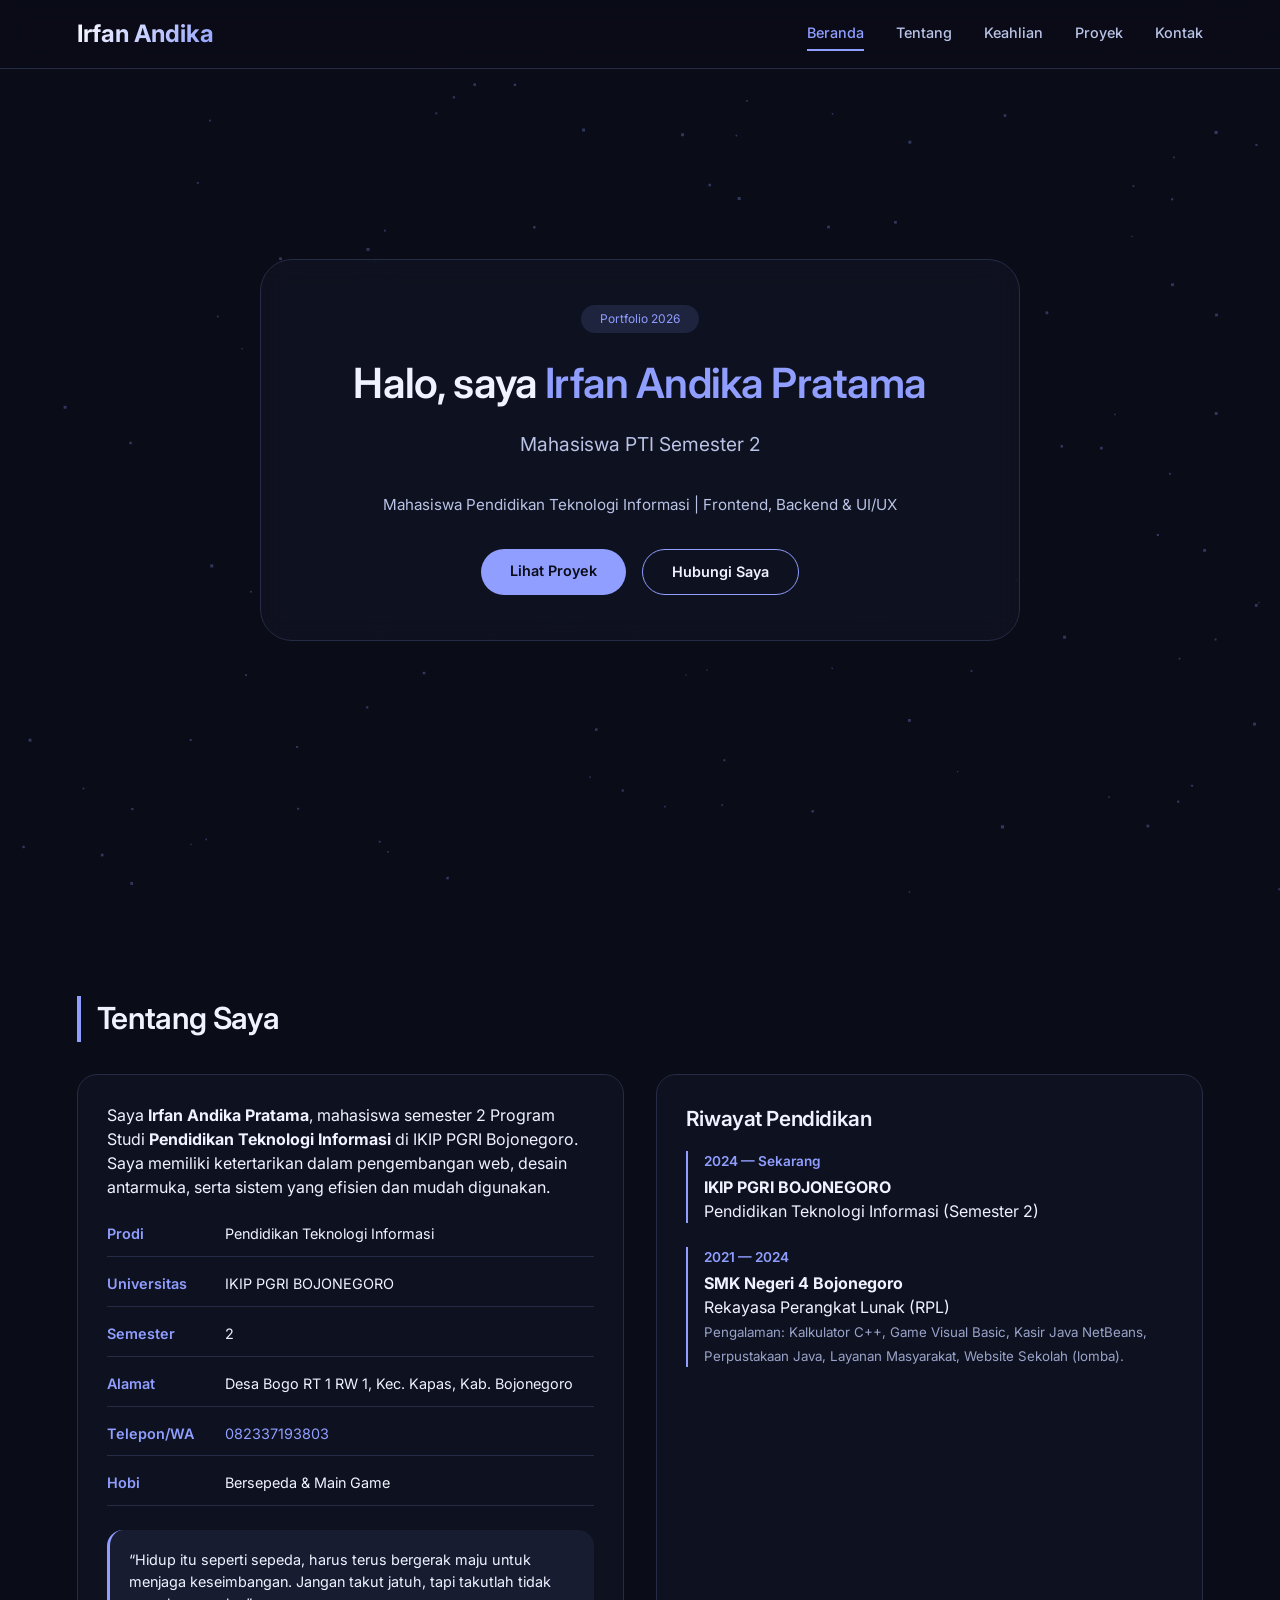
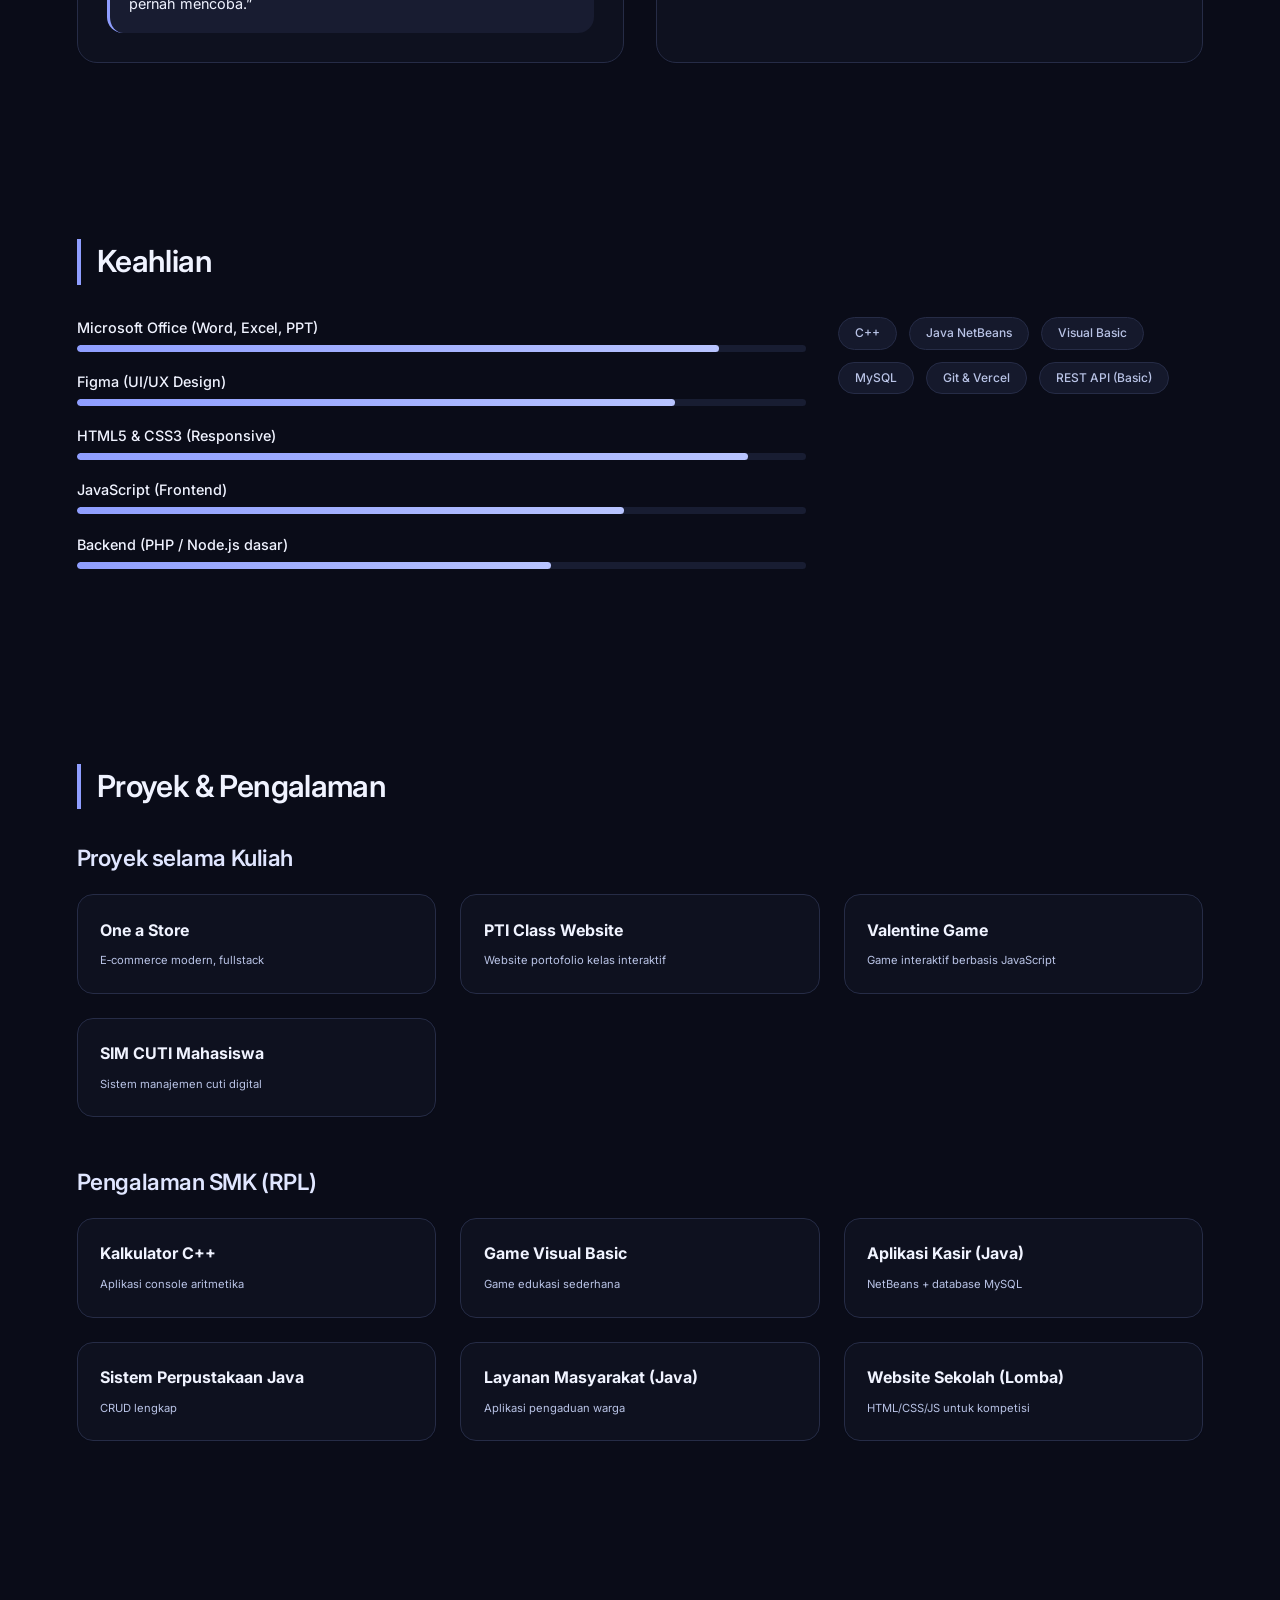
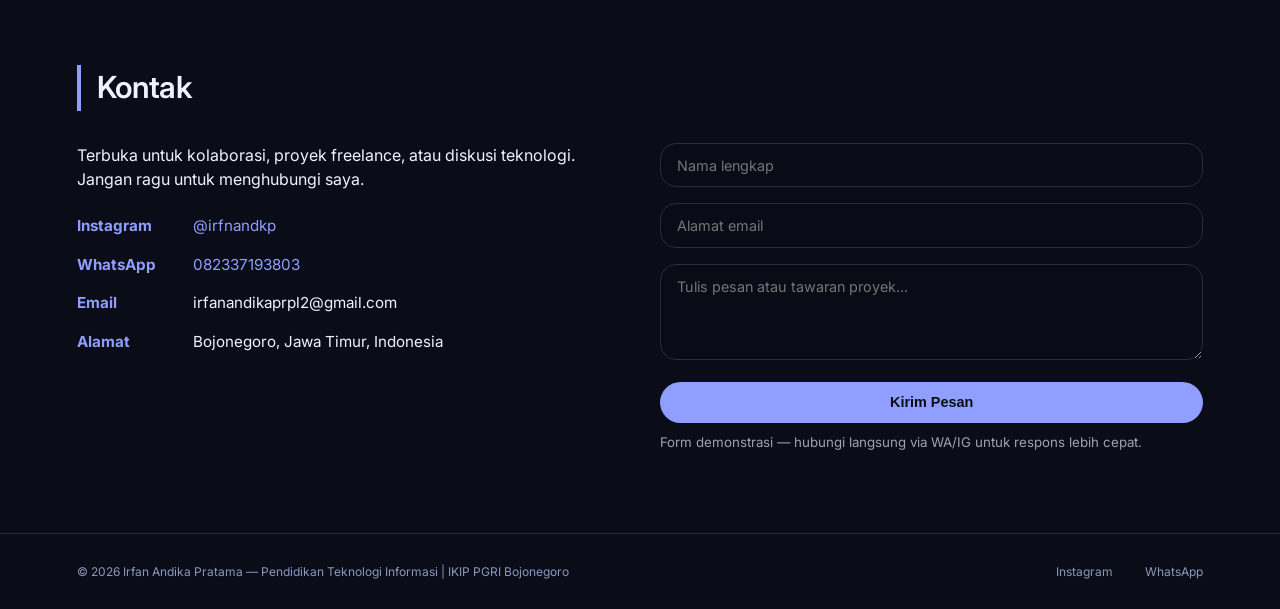
==== commit 320e9bde: "Update index.html" ====
--- a/index.html
+++ b/index.html
@@ -618,7 +618,7 @@
           <div style="margin: 1.5rem 0;">
             <div class="contact-line"><strong>Instagram</strong> <a href="https://www.instagram.com/irfnandkp" target="_blank">@irfnandkp</a></div>
             <div class="contact-line"><strong>WhatsApp</strong> <a href="https://wa.me/6282337193803" target="_blank">082337193803</a></div>
-            <div class="contact-line"><strong>Email</strong> irfan.andika@student.ikippgribojonegoro.ac.id</div>
+            <div class="contact-line"><strong>Email</strong> irfanandikaprpl2@gmail.com</div>
             <div class="contact-line"><strong>Alamat</strong> Bojonegoro, Jawa Timur, Indonesia</div>
           </div>
         </div>
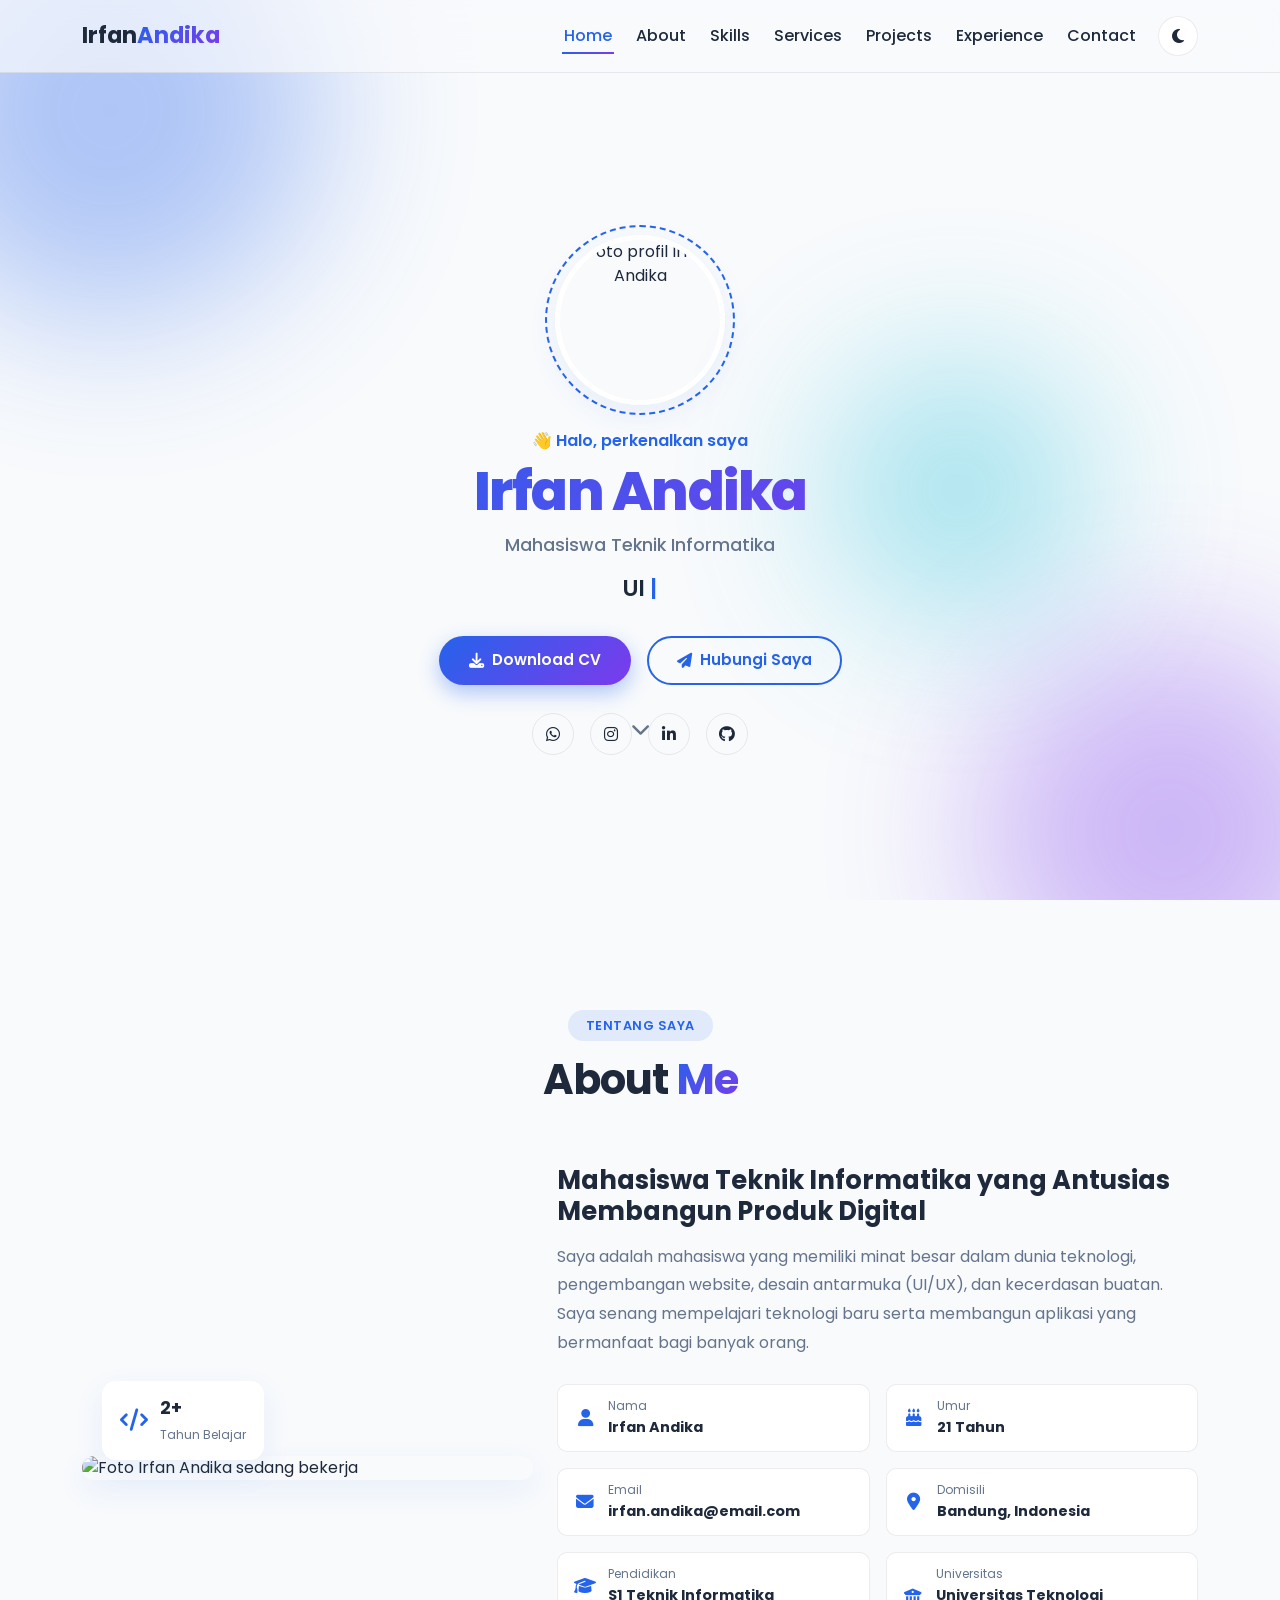
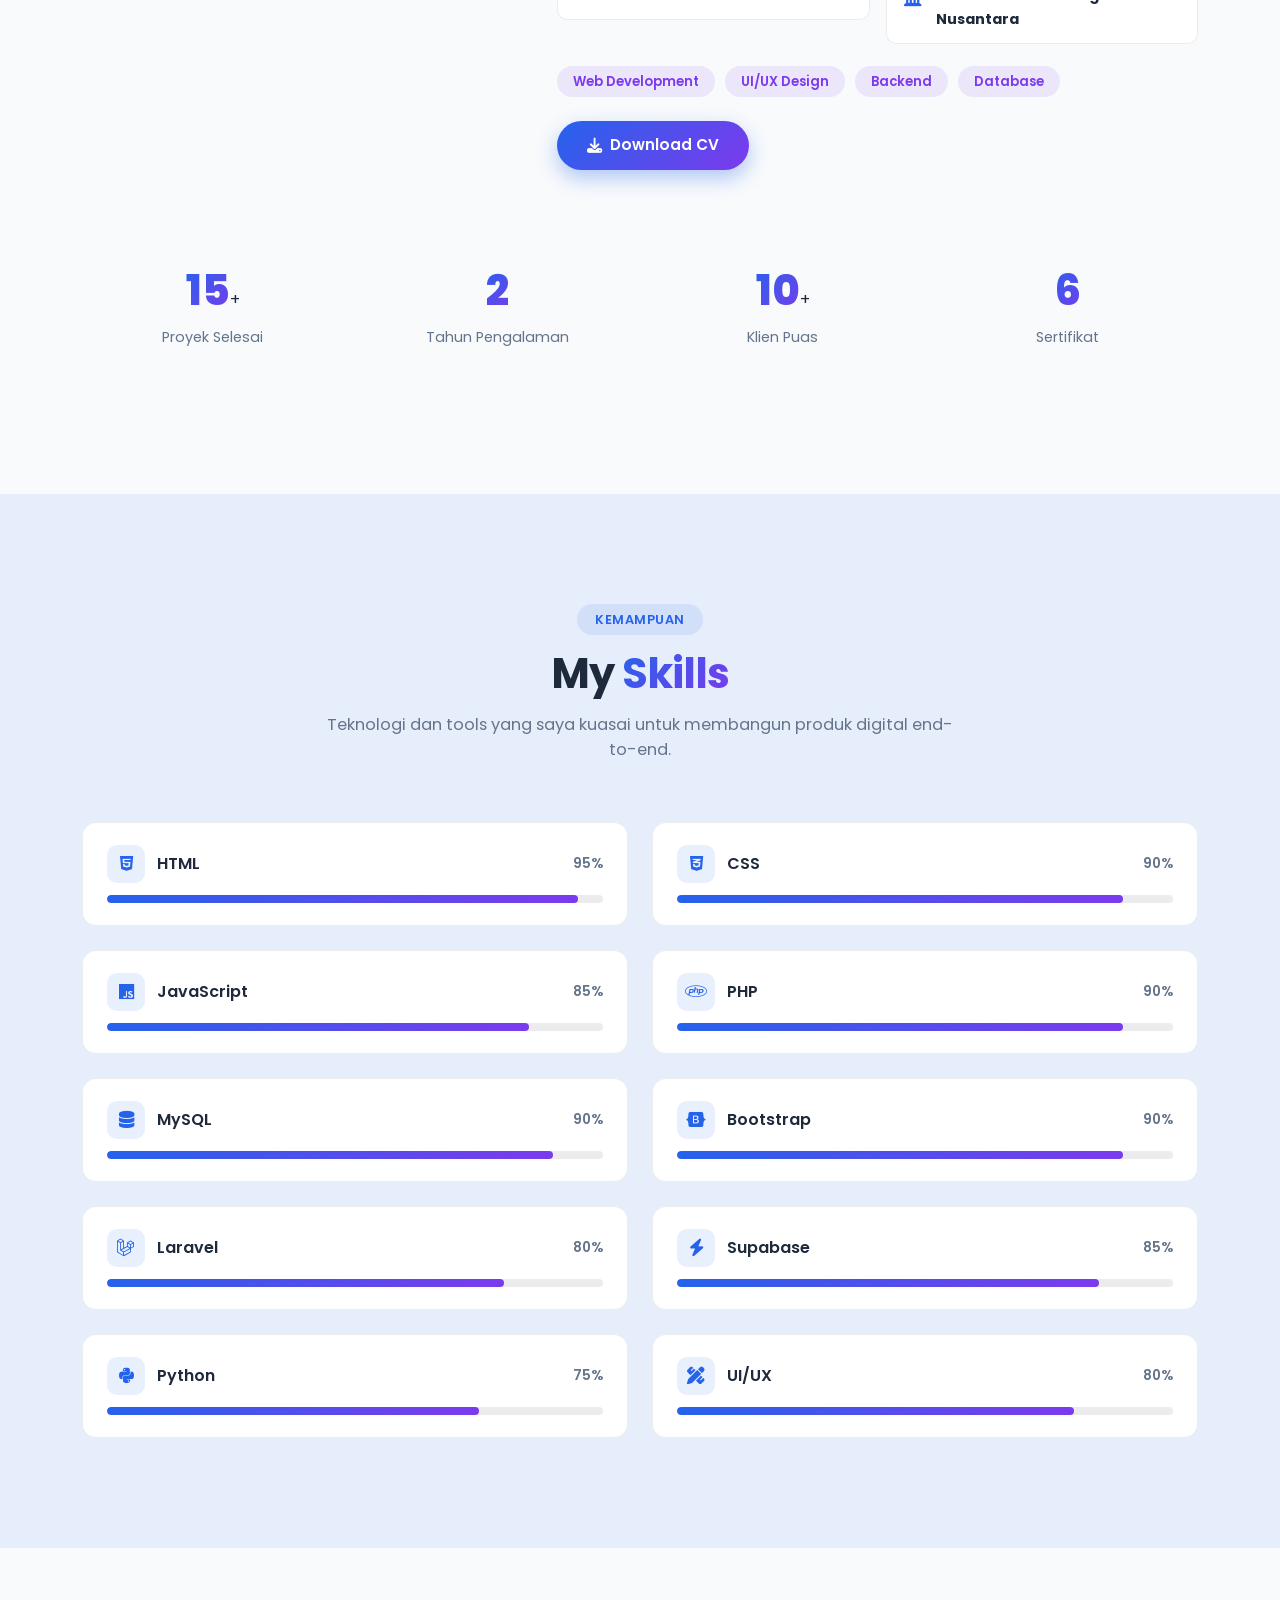
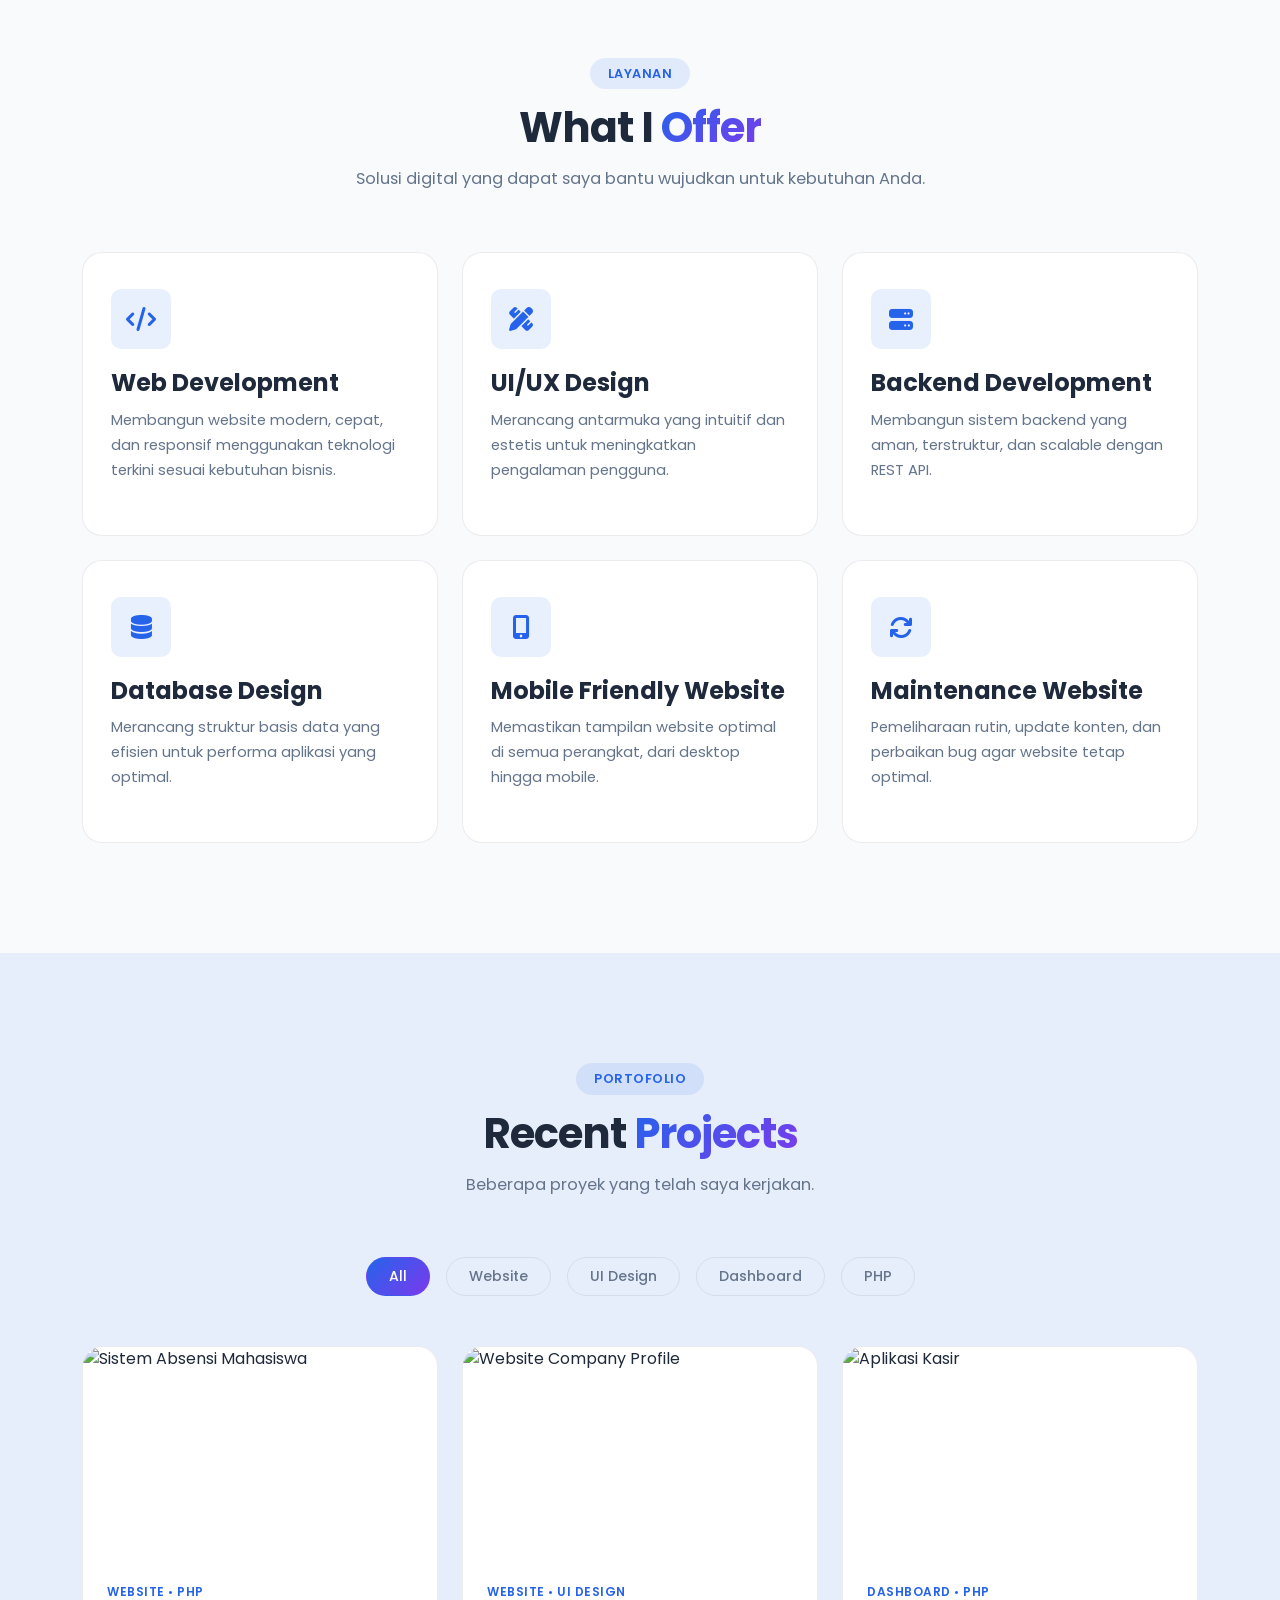
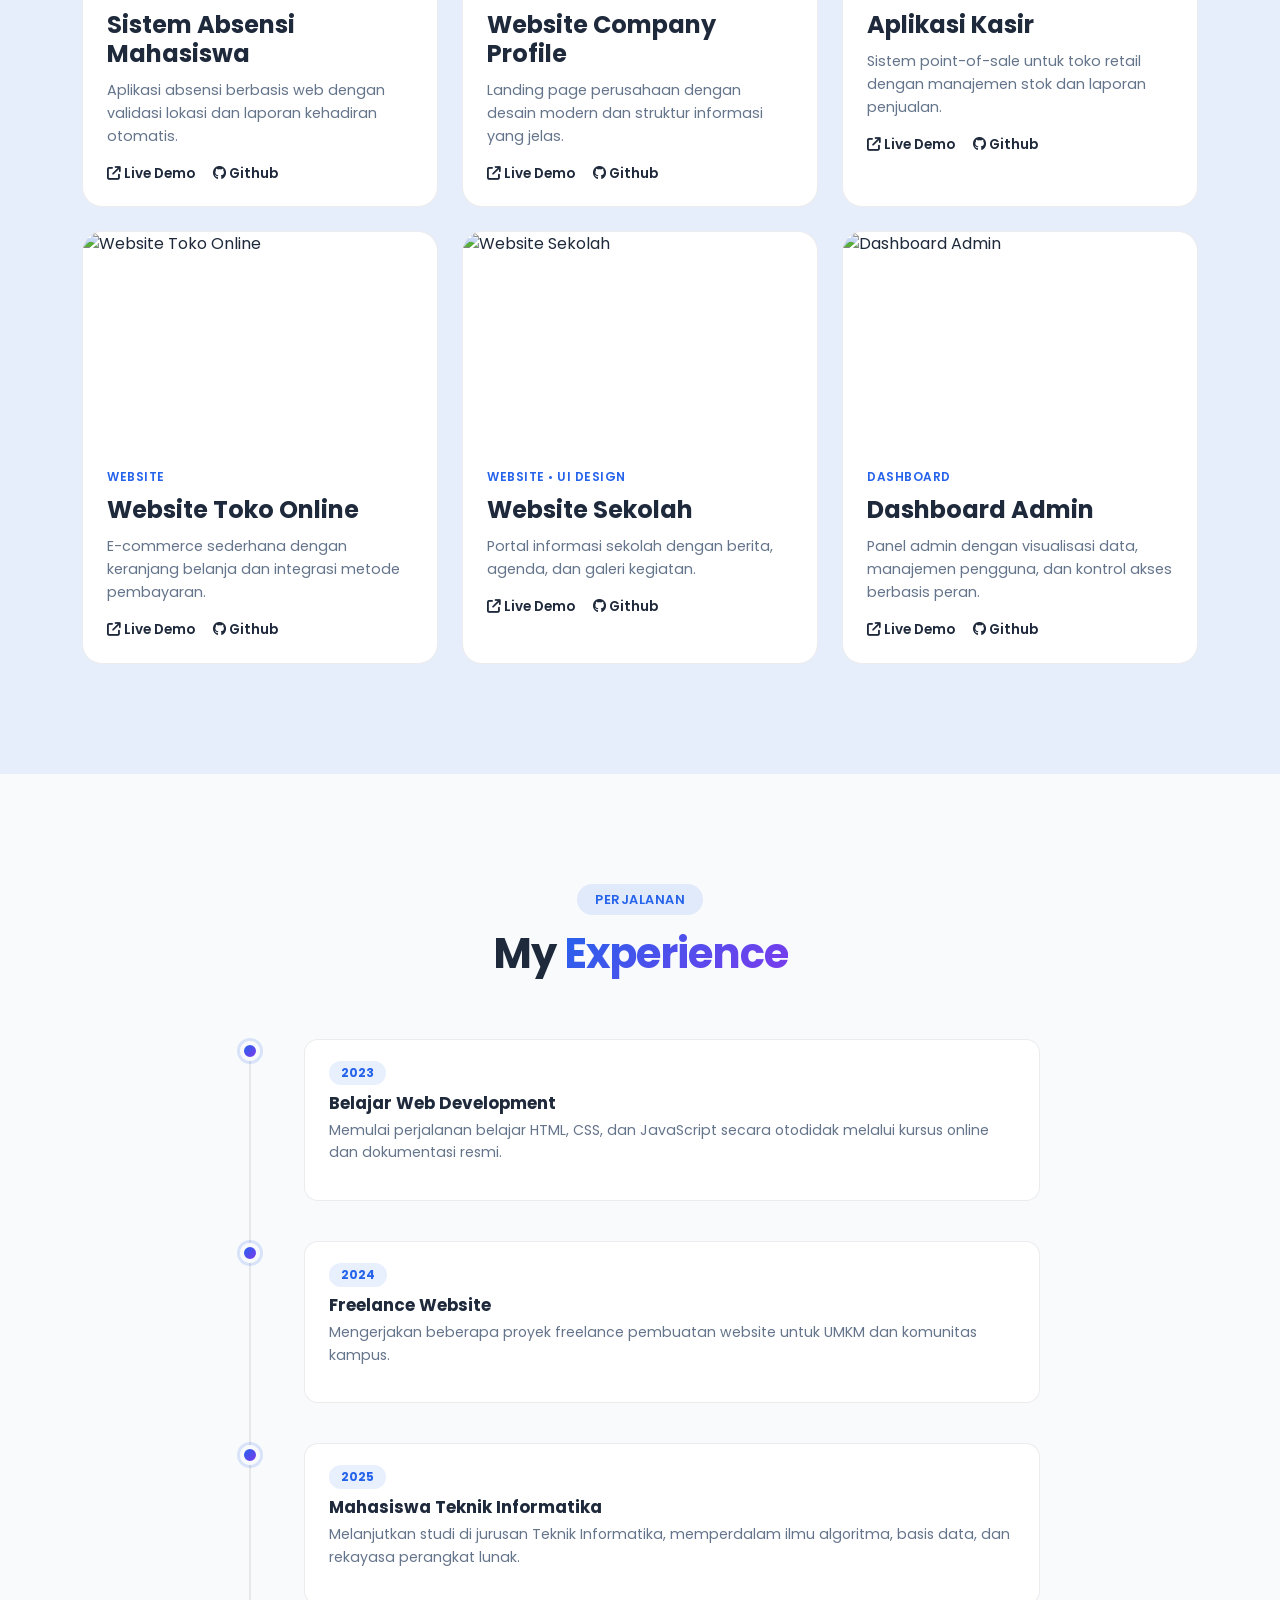
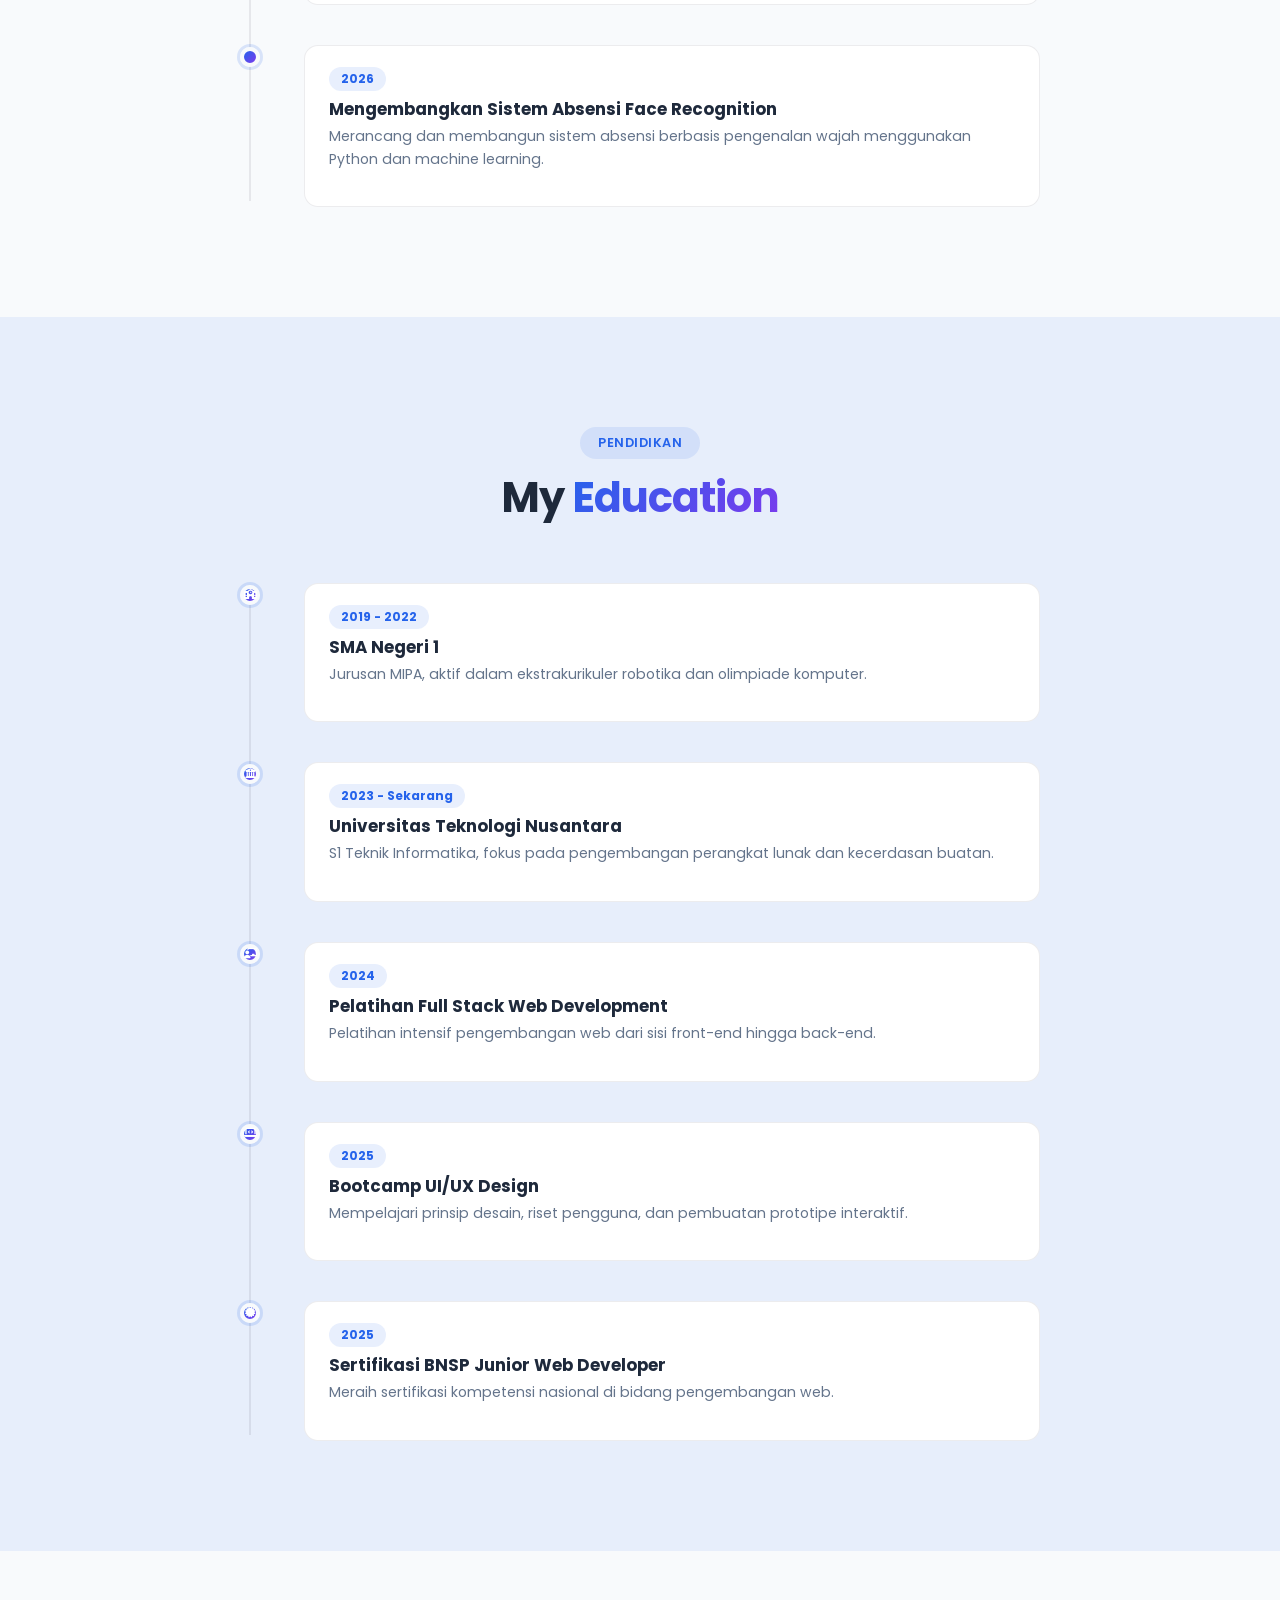
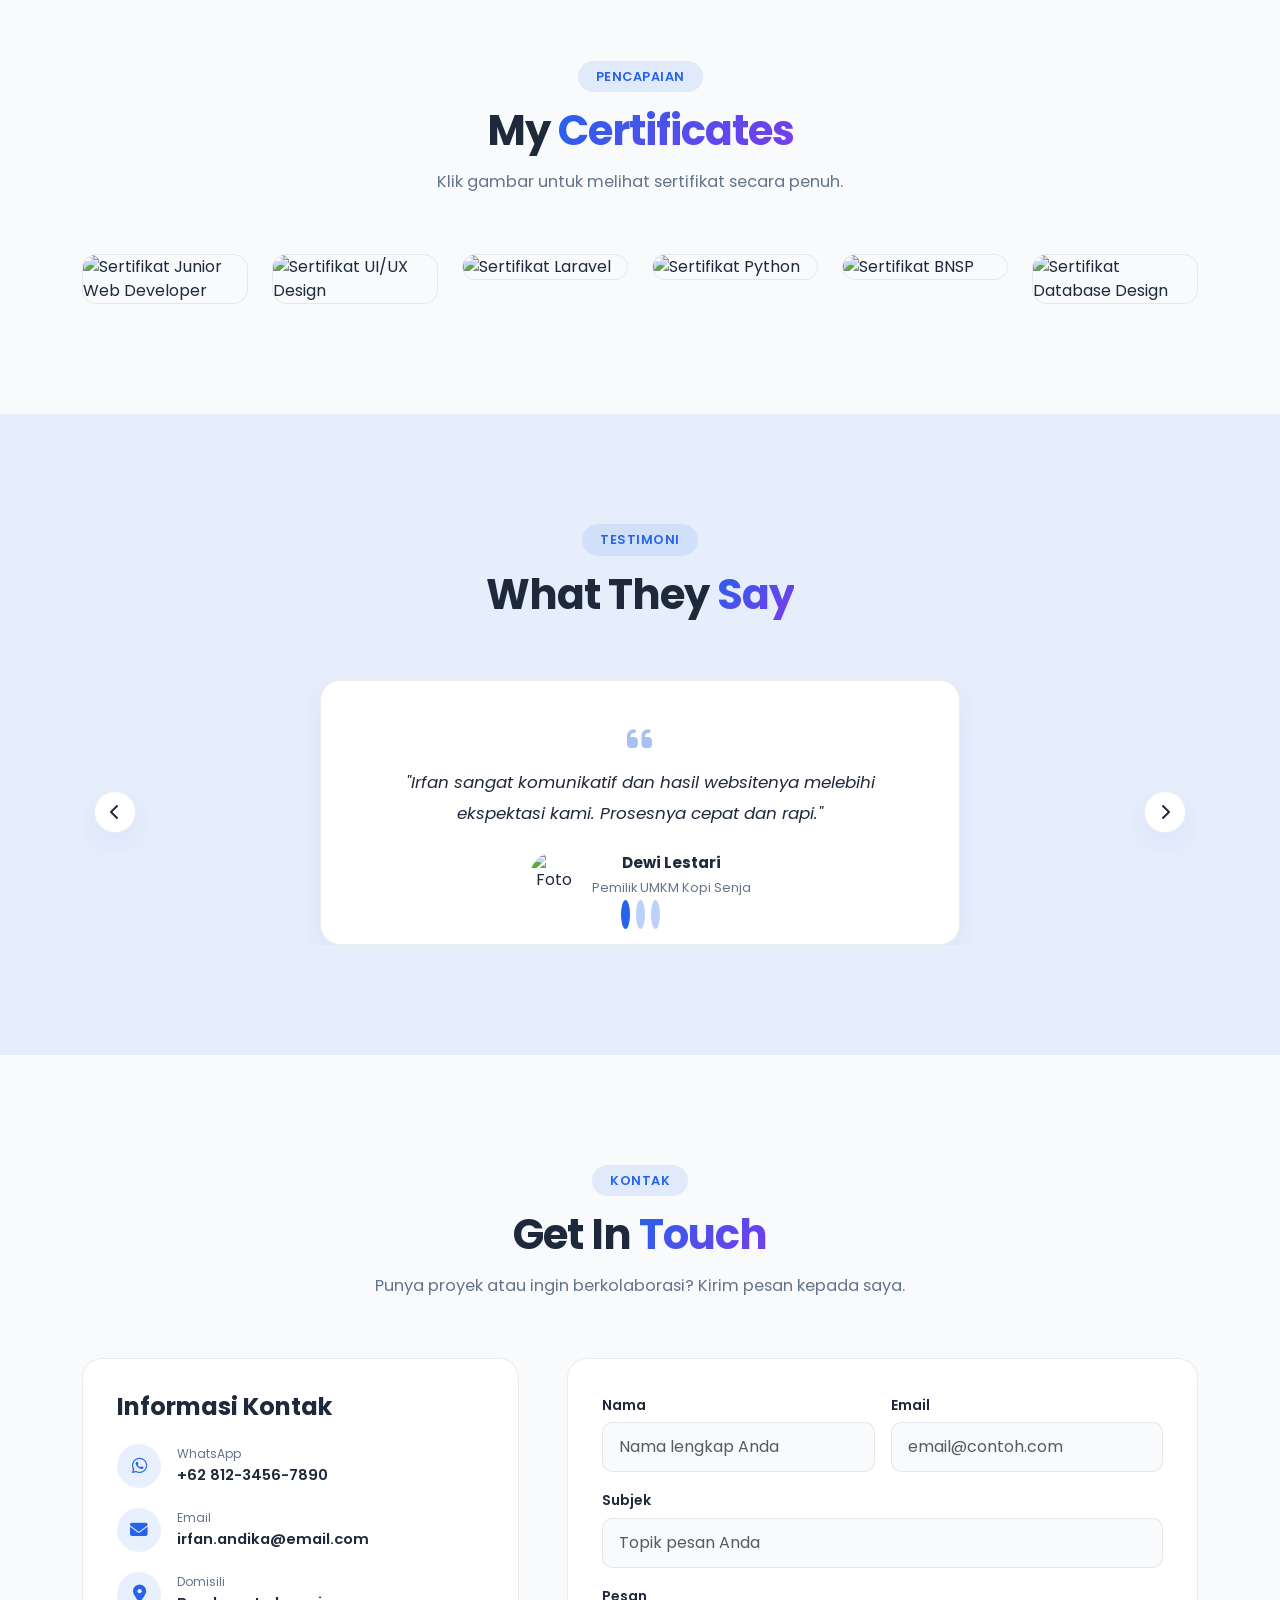
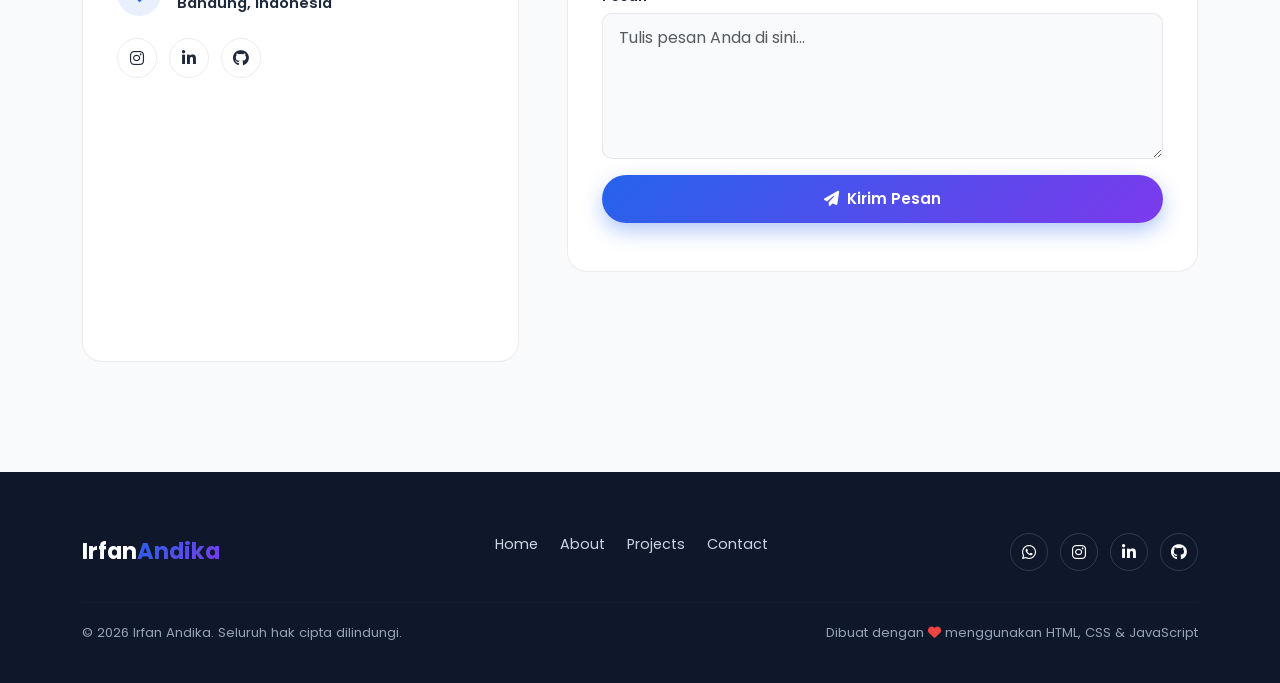
==== commit 4236079c: "Add files via upload" ====
--- a/index.html
+++ b/index.html
@@ -1,781 +1,728 @@
-<!DOCTYPE html>
-<html lang="id">
-<head>
-<meta charset="UTF-8">
-<meta name="viewport" content="width=device-width, initial-scale=1.0, viewport-fit=cover">
-<meta name="description" content="Portfolio Irfan Andika Pratama - Mahasiswa Pendidikan Teknologi Informasi">
-<title>Irfan Andika Pratama | Portfolio</title>
-<link href="https://fonts.googleapis.com/css2?family=Inter:opsz,wght@14..32,300;14..32,400;14..32,500;14..32,600;14..32,700&display=swap" rel="stylesheet">
-<style>
-  /* ----- RESET & VARIABLES ----- */
-  * {
-    margin: 0;
-    padding: 0;
-    box-sizing: border-box;
-  }
-
-  :root {
-    --bg-dark: #0a0c18;
-    --surface: #101322;
-    --surface-light: #181d32;
-    --border: #262c46;
-    --text-primary: #f0f3ff;
-    --text-secondary: #b9c3e6;
-    --accent: #8f9eff;
-    --accent-hover: #7a8be8;
-    --radius-card: 1.25rem;
-    --transition: all 0.2s ease;
-  }
-
-  body {
-    background: var(--bg-dark);
-    color: var(--text-primary);
-    font-family: 'Inter', sans-serif;
-    line-height: 1.5;
-    scroll-behavior: smooth;
-    overflow-x: hidden;
-  }
-
-  /* Canvas Particles (seperti dulu) */
-  #particles {
-    position: fixed;
-    top: 0;
-    left: 0;
-    width: 100%;
-    height: 100%;
-    z-index: -1;
-    pointer-events: none;
-    opacity: 0.5;
-  }
-
-  /* ----- TYPOGRAPHY ----- */
-  h1, h2, h3 {
-    font-weight: 600;
-    letter-spacing: -0.02em;
-  }
-
-  h2 {
-    font-size: 1.9rem;
-    margin-bottom: 2rem;
-    border-left: 4px solid var(--accent);
-    padding-left: 1rem;
-  }
-
-  /* ----- HEADER & NAVIGATION ----- */
-  header {
-    position: fixed;
-    top: 0;
-    left: 0;
-    width: 100%;
-    padding: 1rem 6%;
-    display: flex;
-    justify-content: space-between;
-    align-items: center;
-    background: rgba(10, 12, 24, 0.9);
-    backdrop-filter: blur(12px);
-    z-index: 100;
-    border-bottom: 1px solid var(--border);
-  }
-
-  .logo {
-    font-size: 1.5rem;
-    font-weight: 700;
-    background: linear-gradient(135deg, #ffffff, var(--accent));
-    -webkit-background-clip: text;
-    background-clip: text;
-    color: transparent;
-  }
-
-  nav {
-    display: flex;
-    gap: 2rem;
-  }
-
-  nav a {
-    color: var(--text-secondary);
-    text-decoration: none;
-    font-weight: 500;
-    font-size: 0.9rem;
-    transition: var(--transition);
-    padding: 0.3rem 0;
-  }
-
-  nav a:hover, nav a.active {
-    color: var(--accent);
-    border-bottom: 2px solid var(--accent);
-  }
-
-  .menu-toggle {
-    display: none;
-    font-size: 1.6rem;
-    cursor: pointer;
-    color: var(--text-secondary);
-    background: none;
-    border: none;
-  }
-
-  /* mobile nav */
-  @media (max-width: 768px) {
-    .menu-toggle {
-      display: block;
-    }
-    nav {
-      position: absolute;
-      top: 68px;
-      right: 5%;
-      background: var(--surface);
-      backdrop-filter: blur(20px);
-      flex-direction: column;
-      width: 220px;
-      gap: 0;
-      border-radius: var(--radius-card);
-      padding: 0.8rem 0;
-      display: none;
-      border: 1px solid var(--border);
-      box-shadow: 0 20px 35px -10px rgba(0,0,0,0.5);
-    }
-    nav a {
-      padding: 0.8rem 1.8rem;
-      display: block;
-      border-left: 2px solid transparent;
-    }
-    nav a:hover, nav a.active {
-      border-bottom: none;
-      background: rgba(143, 158, 255, 0.1);
-      border-left: 2px solid var(--accent);
-    }
-    nav.active {
-      display: flex;
-    }
-  }
-
-  /* ----- SECTIONS ----- */
-  section {
-    padding: 6rem 6% 5rem;
-  }
-  .container {
-    max-width: 1280px;
-    margin: 0 auto;
-  }
-
-  /* ----- HERO ----- */
-  .hero {
-    min-height: 100vh;
-    display: flex;
-    align-items: center;
-    justify-content: center;
-    padding-top: 5rem;
-  }
-  .hero-card {
-    background: rgba(16, 19, 34, 0.75);
-    backdrop-filter: blur(12px);
-    border-radius: 2rem;
-    padding: 2.8rem 2rem;
-    text-align: center;
-    max-width: 760px;
-    width: 100%;
-    border: 1px solid var(--border);
-    transition: var(--transition);
-  }
-  .hero-badge {
-    display: inline-block;
-    background: #1e233e;
-    padding: 0.3rem 1.2rem;
-    border-radius: 30px;
-    font-size: 0.75rem;
-    color: var(--accent);
-    margin-bottom: 1.2rem;
-  }
-  .hero h1 {
-    font-size: 2.6rem;
-    margin-bottom: 0.5rem;
-  }
-  .hero h1 span {
-    color: var(--accent);
-  }
-  #typing {
-    font-size: 1.2rem;
-    color: var(--text-secondary);
-    margin: 1rem 0;
-    min-height: 3rem;
-  }
-  .hero p {
-    color: var(--text-secondary);
-    margin-bottom: 2rem;
-    font-size: 0.95rem;
-  }
-  .btn-group {
-    display: flex;
-    flex-wrap: wrap;
-    justify-content: center;
-    gap: 1rem;
-  }
-  .btn, .btn-outline {
-    padding: 0.7rem 1.8rem;
-    border-radius: 40px;
-    font-weight: 600;
-    text-decoration: none;
-    font-size: 0.9rem;
-    transition: var(--transition);
-  }
-  .btn {
-    background: var(--accent);
-    color: var(--bg-dark);
-  }
-  .btn-outline {
-    border: 1.5px solid var(--accent);
-    color: var(--text-primary);
-    background: transparent;
-  }
-  .btn:hover, .btn-outline:hover {
-    transform: translateY(-2px);
-  }
-  .btn:hover {
-    background: var(--accent-hover);
-  }
-  .btn-outline:hover {
-    background: rgba(143, 158, 255, 0.1);
-  }
-
-  /* ----- ABOUT GRID ----- */
-  .about-grid {
-    display: grid;
-    grid-template-columns: 1fr 1fr;
-    gap: 2rem;
-  }
-  @media (max-width: 850px) {
-    .about-grid {
-      grid-template-columns: 1fr;
-    }
-  }
-  .info-card, .edu-card {
-    background: rgba(16, 19, 34, 0.85);
-    backdrop-filter: blur(8px);
-    border-radius: var(--radius-card);
-    padding: 1.8rem;
-    border: 1px solid var(--border);
-  }
-  .info-list {
-    margin: 1.5rem 0;
-    display: flex;
-    flex-direction: column;
-    gap: 1rem;
-  }
-  .info-item {
-    display: flex;
-    flex-wrap: wrap;
-    align-items: baseline;
-    gap: 0.5rem;
-    font-size: 0.9rem;
-    border-bottom: 1px solid var(--border);
-    padding-bottom: 0.7rem;
-  }
-  .info-item strong {
-    width: 110px;
-    font-weight: 600;
-    color: var(--accent);
-  }
-  .info-item a {
-    color: var(--accent);
-    text-decoration: none;
-  }
-  .motivation {
-    background: rgba(143, 158, 255, 0.08);
-    padding: 1.2rem;
-    border-radius: 1rem;
-    border-left: 3px solid var(--accent);
-    font-size: 0.9rem;
-    margin-top: 1.5rem;
-  }
-  .timeline-item {
-    margin-bottom: 1.5rem;
-    padding-left: 1rem;
-    border-left: 2px solid var(--accent);
-  }
-  .year {
-    font-weight: 600;
-    color: var(--accent);
-    display: block;
-    margin-bottom: 0.25rem;
-    font-size: 0.85rem;
-  }
-
-  /* ----- SKILLS ----- */
-  .skills-wrapper {
-    display: flex;
-    flex-wrap: wrap;
-    gap: 2rem;
-  }
-  .skills-bars {
-    flex: 2;
-    min-width: 240px;
-  }
-  .skill-tags {
-    flex: 1;
-    display: flex;
-    flex-wrap: wrap;
-    align-content: flex-start;
-    gap: 0.75rem;
-  }
-  .skill-item {
-    margin-bottom: 1.2rem;
-  }
-  .skill-header {
-    font-size: 0.9rem;
-    margin-bottom: 0.4rem;
-    font-weight: 500;
-    display: flex;
-    justify-content: space-between;
-  }
-  .bar-bg {
-    background: var(--surface-light);
-    border-radius: 12px;
-    height: 7px;
-    overflow: hidden;
-  }
-  .bar-fill {
-    background: linear-gradient(90deg, var(--accent), #b8c4ff);
-    height: 7px;
-    border-radius: 12px;
-    width: 0%;
-  }
-  .tag {
-    background: rgba(24, 29, 50, 0.8);
-    padding: 0.4rem 1rem;
-    border-radius: 30px;
-    font-size: 0.75rem;
-    color: var(--text-secondary);
-    border: 1px solid var(--border);
-    font-weight: 500;
-  }
-
-  /* ----- PROJECTS ----- */
-  .project-category {
-    margin-bottom: 3rem;
-  }
-  .project-category h3 {
-    font-size: 1.4rem;
-    font-weight: 600;
-    margin-bottom: 1.2rem;
-    color: #e0e6ff;
-  }
-  .project-grid {
-    display: grid;
-    grid-template-columns: repeat(auto-fill, minmax(280px, 1fr));
-    gap: 1.5rem;
-  }
-  .project-card {
-    background: rgba(16, 19, 34, 0.85);
-    backdrop-filter: blur(8px);
-    padding: 1.4rem;
-    border-radius: 1rem;
-    text-decoration: none;
-    color: var(--text-primary);
-    border: 1px solid var(--border);
-    transition: var(--transition);
-    display: block;
-  }
-  .project-card strong {
-    display: block;
-    font-size: 1rem;
-    margin-bottom: 0.3rem;
-  }
-  .project-card small {
-    font-size: 0.7rem;
-    color: var(--text-secondary);
-  }
-  .project-card:hover {
-    border-color: var(--accent);
-    transform: translateY(-3px);
-    background: #1a1e38;
-  }
-  .static {
-    cursor: default;
-  }
-  .static:hover {
-    transform: translateY(-2px);
-  }
-
-  /* ----- CONTACT ----- */
-  .contact-flex {
-    display: flex;
-    flex-wrap: wrap;
-    gap: 2.5rem;
-  }
-  .contact-info, .contact-form {
-    flex: 1;
-  }
-  .contact-line {
-    display: flex;
-    margin-bottom: 1rem;
-    font-size: 0.95rem;
-    gap: 1rem;
-    flex-wrap: wrap;
-  }
-  .contact-line strong {
-    width: 100px;
-    color: var(--accent);
-  }
-  .contact-line a {
-    color: var(--accent);
-    text-decoration: none;
-  }
-  input, textarea {
-    width: 100%;
-    padding: 0.8rem 1rem;
-    margin-bottom: 1rem;
-    background: rgba(10, 12, 24, 0.8);
-    border: 1px solid var(--border);
-    border-radius: 1rem;
-    color: var(--text-primary);
-    font-family: inherit;
-    font-size: 0.9rem;
-    transition: var(--transition);
-  }
-  input:focus, textarea:focus {
-    outline: none;
-    border-color: var(--accent);
-    box-shadow: 0 0 0 2px rgba(143,158,255,0.2);
-  }
-  .submit-btn {
-    background: var(--accent);
-    border: none;
-    width: 100%;
-    padding: 0.8rem;
-    border-radius: 2rem;
-    font-weight: 600;
-    color: #0a0c18;
-    cursor: pointer;
-    font-size: 0.9rem;
-    transition: var(--transition);
-  }
-  .submit-btn:hover {
-    background: var(--accent-hover);
-  }
-
-  /* ----- FOOTER ----- */
-  footer {
-    border-top: 1px solid var(--border);
-    padding: 1.8rem 6%;
-    display: flex;
-    justify-content: space-between;
-    align-items: center;
-    flex-wrap: wrap;
-    gap: 1rem;
-    font-size: 0.75rem;
-    color: #8d97bd;
-  }
-  .footer-links a {
-    color: #8d97bd;
-    text-decoration: none;
-    margin-left: 1.8rem;
-    transition: var(--transition);
-  }
-  .footer-links a:hover {
-    color: var(--accent);
-  }
-
-  @media (max-width: 600px) {
-    section {
-      padding: 5rem 5%;
-    }
-    .hero h1 {
-      font-size: 1.9rem;
-    }
-    h2 {
-      font-size: 1.6rem;
-    }
-    .info-item strong {
-      width: 100%;
-      margin-bottom: 0.2rem;
-    }
-    .contact-line strong {
-      width: 100%;
-    }
-  }
-</style>
-</head>
-<body>
-
-<!-- Canvas Particles (seperti versi dulu) -->
-<canvas id="particles"></canvas>
-
-<header>
-  <div class="logo">Irfan Andika</div>
-  <button class="menu-toggle" id="menuToggle" aria-label="Menu">☰</button>
-  <nav id="navMenu">
-    <a href="#home" class="nav-link">Beranda</a>
-    <a href="#about" class="nav-link">Tentang</a>
-    <a href="#skills" class="nav-link">Keahlian</a>
-    <a href="#projects" class="nav-link">Proyek</a>
-    <a href="#contact" class="nav-link">Kontak</a>
-  </nav>
-</header>
-
-<main>
-  <section id="home" class="hero">
-    <div class="hero-card">
-      <div class="hero-badge">Portfolio 2026</div>
-      <h1>Halo, saya <span>Irfan Andika Pratama</span></h1>
-      <div id="typing"></div>
-      <p>Mahasiswa Pendidikan Teknologi Informasi | Frontend, Backend & UI/UX</p>
-      <div class="btn-group">
-        <a href="#projects" class="btn">Lihat Proyek</a>
-        <a href="#contact" class="btn-outline">Hubungi Saya</a>
-      </div>
-    </div>
-  </section>
-
-  <section id="about">
-    <div class="container">
-      <h2>Tentang Saya</h2>
-      <div class="about-grid">
-        <div class="info-card">
-          <p>Saya <strong>Irfan Andika Pratama</strong>, mahasiswa semester 2 Program Studi <strong>Pendidikan Teknologi Informasi</strong> di IKIP PGRI Bojonegoro. Saya memiliki ketertarikan dalam pengembangan web, desain antarmuka, serta sistem yang efisien dan mudah digunakan.</p>
-          <div class="info-list">
-            <div class="info-item"><strong>Prodi</strong> Pendidikan Teknologi Informasi</div>
-            <div class="info-item"><strong>Universitas</strong> IKIP PGRI BOJONEGORO</div>
-            <div class="info-item"><strong>Semester</strong> 2</div>
-            <div class="info-item"><strong>Alamat</strong> Desa Bogo RT 1 RW 1, Kec. Kapas, Kab. Bojonegoro</div>
-            <div class="info-item"><strong>Telepon/WA</strong> <a href="https://wa.me/6282337193803" target="_blank">082337193803</a></div>
-            <div class="info-item"><strong>Hobi</strong> Bersepeda & Main Game</div>
-          </div>
-          <div class="motivation">
-            “Hidup itu seperti sepeda, harus terus bergerak maju untuk menjaga keseimbangan. Jangan takut jatuh, tapi takutlah tidak pernah mencoba.”
-          </div>
-        </div>
-        <div class="edu-card">
-          <h3 style="font-size:1.3rem; margin-bottom:1rem; font-weight:600;">Riwayat Pendidikan</h3>
-          <div class="timeline-item">
-            <span class="year">2024 — Sekarang</span>
-            <p><strong>IKIP PGRI BOJONEGORO</strong><br>Pendidikan Teknologi Informasi (Semester 2)</p>
-          </div>
-          <div class="timeline-item">
-            <span class="year">2021 — 2024</span>
-            <p><strong>SMK Negeri 4 Bojonegoro</strong><br>Rekayasa Perangkat Lunak (RPL)</p>
-            <small style="color:#9aa3c9;">Pengalaman: Kalkulator C++, Game Visual Basic, Kasir Java NetBeans, Perpustakaan Java, Layanan Masyarakat, Website Sekolah (lomba).</small>
-          </div>
-        </div>
-      </div>
-    </div>
-  </section>
-
-  <section id="skills">
-    <div class="container">
-      <h2>Keahlian</h2>
-      <div class="skills-wrapper">
-        <div class="skills-bars">
-          <div class="skill-item"><div class="skill-header">Microsoft Office (Word, Excel, PPT)</div><div class="bar-bg"><div class="bar-fill" style="width:88%"></div></div></div>
-          <div class="skill-item"><div class="skill-header">Figma (UI/UX Design)</div><div class="bar-bg"><div class="bar-fill" style="width:82%"></div></div></div>
-          <div class="skill-item"><div class="skill-header">HTML5 & CSS3 (Responsive)</div><div class="bar-bg"><div class="bar-fill" style="width:92%"></div></div></div>
-          <div class="skill-item"><div class="skill-header">JavaScript (Frontend)</div><div class="bar-bg"><div class="bar-fill" style="width:75%"></div></div></div>
-          <div class="skill-item"><div class="skill-header">Backend (PHP / Node.js dasar)</div><div class="bar-bg"><div class="bar-fill" style="width:65%"></div></div></div>
-        </div>
-        <div class="skill-tags">
-          <span class="tag">C++</span>
-          <span class="tag">Java NetBeans</span>
-          <span class="tag">Visual Basic</span>
-          <span class="tag">MySQL</span>
-          <span class="tag">Git & Vercel</span>
-          <span class="tag">REST API (Basic)</span>
-        </div>
-      </div>
-    </div>
-  </section>
-
-  <section id="projects">
-    <div class="container">
-      <h2>Proyek & Pengalaman</h2>
-      <div class="project-category">
-        <h3>Proyek selama Kuliah</h3>
-        <div class="project-grid">
-          <a href="https://oneastore.vercel.app/" target="_blank" class="project-card"><strong>One a Store</strong><small>E‑commerce modern, fullstack</small></a>
-          <a href="https://ptioneaclass.vercel.app/" target="_blank" class="project-card"><strong>PTI Class Website</strong><small>Website portofolio kelas interaktif</small></a>
-          <a href="https://valentine-day-ivory.vercel.app/" target="_blank" class="project-card"><strong>Valentine Game</strong><small>Game interaktif berbasis JavaScript</small></a>
-          <a href="https://sim-cuti.vercel.app/" target="_blank" class="project-card"><strong>SIM CUTI Mahasiswa</strong><small>Sistem manajemen cuti digital</small></a>
-        </div>
-      </div>
-      <div class="project-category">
-        <h3>Pengalaman SMK (RPL)</h3>
-        <div class="project-grid">
-          <div class="project-card static"><strong>Kalkulator C++</strong><small>Aplikasi console aritmetika</small></div>
-          <div class="project-card static"><strong>Game Visual Basic</strong><small>Game edukasi sederhana</small></div>
-          <div class="project-card static"><strong>Aplikasi Kasir (Java)</strong><small>NetBeans + database MySQL</small></div>
-          <div class="project-card static"><strong>Sistem Perpustakaan Java</strong><small>CRUD lengkap</small></div>
-          <div class="project-card static"><strong>Layanan Masyarakat (Java)</strong><small>Aplikasi pengaduan warga</small></div>
-          <div class="project-card static"><strong>Website Sekolah (Lomba)</strong><small>HTML/CSS/JS untuk kompetisi</small></div>
-        </div>
-      </div>
-    </div>
-  </section>
-
-  <section id="contact">
-    <div class="container">
-      <h2>Kontak</h2>
-      <div class="contact-flex">
-        <div class="contact-info">
-          <p>Terbuka untuk kolaborasi, proyek freelance, atau diskusi teknologi. Jangan ragu untuk menghubungi saya.</p>
-          <div style="margin: 1.5rem 0;">
-            <div class="contact-line"><strong>Instagram</strong> <a href="https://www.instagram.com/irfnandkp" target="_blank">@irfnandkp</a></div>
-            <div class="contact-line"><strong>WhatsApp</strong> <a href="https://wa.me/6282337193803" target="_blank">082337193803</a></div>
-            <div class="contact-line"><strong>Email</strong> irfanandikaprpl2@gmail.com</div>
-            <div class="contact-line"><strong>Alamat</strong> Bojonegoro, Jawa Timur, Indonesia</div>
-          </div>
-        </div>
-        <form class="contact-form" id="contactForm">
-          <input type="text" placeholder="Nama lengkap" required>
-          <input type="email" placeholder="Alamat email" required>
-          <textarea rows="4" placeholder="Tulis pesan atau tawaran proyek..."></textarea>
-          <button type="submit" class="submit-btn">Kirim Pesan</button>
-          <small style="display: block; margin-top: 0.6rem; opacity:0.65;">Form demonstrasi — hubungi langsung via WA/IG untuk respons lebih cepat.</small>
-        </form>
-      </div>
-    </div>
-  </section>
-</main>
-
-<footer>
-  <div>© 2026 Irfan Andika Pratama — Pendidikan Teknologi Informasi | IKIP PGRI Bojonegoro</div>
-  <div class="footer-links">
-    <a href="https://www.instagram.com/irfnandkp" target="_blank">Instagram</a>
-    <a href="https://wa.me/6282337193803" target="_blank">WhatsApp</a>
-  </div>
-</footer>
-
-<script>
-  // ========== PARTICLES (seperti dulu) ==========
-  const canvas = document.getElementById("particles");
-  const ctx = canvas.getContext("2d");
-  let width = window.innerWidth;
-  let height = window.innerHeight;
-  let particlesArray = [];
-
-  function resizeCanvas() {
-    width = window.innerWidth;
-    height = window.innerHeight;
-    canvas.width = width;
-    canvas.height = height;
-    initParticles();
-  }
-
-  function initParticles() {
-    particlesArray = [];
-    const particleCount = Math.min(120, Math.floor(width * height / 8000));
-    for (let i = 0; i < particleCount; i++) {
-      particlesArray.push({
-        x: Math.random() * width,
-        y: Math.random() * height,
-        vx: (Math.random() - 0.5) * 0.35,
-        vy: (Math.random() - 0.5) * 0.35,
-        size: Math.random() * 2 + 1.2
-      });
-    }
-  }
-
-  function drawParticles() {
-    ctx.clearRect(0, 0, width, height);
-    for (let p of particlesArray) {
-      p.x += p.vx;
-      p.y += p.vy;
-      if (p.x < 0 || p.x > width) p.vx *= -1;
-      if (p.y < 0 || p.y > height) p.vy *= -1;
-      ctx.fillStyle = "rgba(143, 158, 255, 0.6)";
-      ctx.fillRect(p.x, p.y, p.size, p.size);
-    }
-    requestAnimationFrame(drawParticles);
-  }
-
-  window.addEventListener("resize", () => {
-    resizeCanvas();
-  });
-  resizeCanvas();
-  drawParticles();
-
-  // ========== TYPING ANIMATION ==========
-  const roles = ["Mahasiswa PTI Semester 2", "Frontend & Backend Learner", "UI/UX Enthusiast", "Bersepeda & Berkreasi"];
-  let roleIdx = 0, charIdx = 0, currentText = "";
-  const typingEl = document.getElementById("typing");
-  let isDeleting = false;
-
-  function typeEffect() {
-    const full = roles[roleIdx];
-    if (isDeleting) {
-      currentText = full.substring(0, charIdx - 1);
-      charIdx--;
-      typingEl.textContent = currentText;
-      if (charIdx === 0) {
-        isDeleting = false;
-        roleIdx = (roleIdx + 1) % roles.length;
-        setTimeout(typeEffect, 450);
-      } else {
-        setTimeout(typeEffect, 45);
-      }
-    } else {
-      currentText = full.substring(0, charIdx + 1);
-      charIdx++;
-      typingEl.textContent = currentText;
-      if (charIdx === full.length) {
-        isDeleting = true;
-        setTimeout(typeEffect, 1700);
-      } else {
-        setTimeout(typeEffect, 70);
-      }
-    }
-  }
-  typeEffect();
-
-  // ========== MOBILE MENU ==========
-  const menuToggle = document.getElementById("menuToggle");
-  const navMenu = document.getElementById("navMenu");
-  if (menuToggle) {
-    menuToggle.addEventListener("click", () => {
-      navMenu.classList.toggle("active");
-    });
-  }
-
-  // ========== SMOOTH SCROLL & ACTIVE LINK ==========
-  const navLinks = document.querySelectorAll(".nav-link");
-  const sections = document.querySelectorAll("section");
-
-  navLinks.forEach(link => {
-    link.addEventListener("click", (e) => {
-      e.preventDefault();
-      const targetId = link.getAttribute("href");
-      const targetSection = document.querySelector(targetId);
-      if (targetSection) {
-        targetSection.scrollIntoView({ behavior: "smooth" });
-        navMenu.classList.remove("active");
-      }
-    });
-  });
-
-  window.addEventListener("scroll", () => {
-    let current = "";
-    const scrollPos = window.scrollY + 120;
-    sections.forEach(sec => {
-      const top = sec.offsetTop;
-      const bottom = top + sec.offsetHeight;
-      if (scrollPos >= top && scrollPos < bottom) {
-        current = sec.getAttribute("id");
-      }
-    });
-    navLinks.forEach(a => {
-      a.classList.remove("active");
-      if (a.getAttribute("href") === "#" + current) {
-        a.classList.add("active");
-      }
-    });
-  });
-
-  // ========== CONTACT FORM DEMO ==========
-  const contactForm = document.getElementById("contactForm");
-  if (contactForm) {
-    contactForm.addEventListener("submit", (e) => {
-      e.preventDefault();
-      alert("Terima kasih! Irfan akan segera menghubungi Anda via WhatsApp/Email. Atau hubungi langsung 082337193803.");
-      contactForm.reset();
-    });
-  }
-</script>
-</body>
-</html>
+<!DOCTYPE html>
+<html lang="id">
+<head>
+<meta charset="UTF-8">
+<meta name="viewport" content="width=device-width, initial-scale=1.0">
+<title>Irfan Andika | Web Developer & UI/UX Designer</title>
+<meta name="description" content="Portofolio pribadi Irfan Andika — Mahasiswa Teknik Informatika, Web Developer, dan UI/UX Designer. Lihat proyek, skill, dan pengalaman.">
+<meta name="keywords" content="Irfan Andika, Web Developer, UI UX Designer, Portofolio, Mahasiswa Teknik Informatika">
+<meta name="author" content="Irfan Andika">
+
+<!-- Open Graph -->
+<meta property="og:title" content="Irfan Andika | Web Developer & UI/UX Designer">
+<meta property="og:description" content="Portofolio pribadi — proyek, skill, dan pengalaman.">
+<meta property="og:type" content="website">
+
+<!-- Favicon -->
+<link rel="icon" href="data:image/svg+xml,<svg xmlns=%22http://www.w3.org/2000/svg%22 viewBox=%220 0 100 100%22><text y=%22.9em%22 font-size=%2290%22>💼</text></svg>">
+
+<!-- Google Fonts: Poppins -->
+<link rel="preconnect" href="https://fonts.googleapis.com">
+<link rel="preconnect" href="https://fonts.gstatic.com" crossorigin>
+<link href="https://fonts.googleapis.com/css2?family=Poppins:wght@300;400;500;600;700;800&display=swap" rel="stylesheet">
+
+<!-- Bootstrap 5 -->
+<link href="https://cdn.jsdelivr.net/npm/bootstrap@5.3.3/dist/css/bootstrap.min.css" rel="stylesheet">
+
+<!-- Font Awesome -->
+<link rel="stylesheet" href="https://cdnjs.cloudflare.com/ajax/libs/font-awesome/6.5.2/css/all.min.css">
+
+<!-- AOS Animation -->
+<link href="https://cdn.jsdelivr.net/npm/aos@2.3.1/dist/aos.css" rel="stylesheet">
+
+<!-- Custom CSS -->
+<link rel="stylesheet" href="css/style.css">
+</head>
+<body>
+
+<!-- ===================== LOADING SCREEN ===================== -->
+<div id="loading-screen">
+  <div class="loader-content">
+    <div class="loader-ring"></div>
+    <span class="loader-text">IA<span class="loader-dot">.</span></span>
+  </div>
+</div>
+
+<!-- ===================== SCROLL PROGRESS BAR ===================== -->
+<div id="scroll-progress"></div>
+
+<!-- ===================== PARTICLE BACKGROUND (Hero only) ===================== -->
+<canvas id="particle-canvas"></canvas>
+
+<!-- ===================== NAVBAR ===================== -->
+<nav class="navbar navbar-expand-lg fixed-top glass-nav" id="mainNavbar">
+  <div class="container">
+    <a class="navbar-brand" href="#home">Irfan<span class="text-gradient">Andika</span></a>
+    <button class="navbar-toggler" type="button" data-bs-toggle="collapse" data-bs-target="#navMenu" aria-label="Toggle navigation">
+      <span class="navbar-toggler-icon"></span>
+    </button>
+    <div class="collapse navbar-collapse" id="navMenu">
+      <ul class="navbar-nav ms-auto align-items-lg-center gap-lg-1">
+        <li class="nav-item"><a class="nav-link active" href="#home">Home</a></li>
+        <li class="nav-item"><a class="nav-link" href="#about">About</a></li>
+        <li class="nav-item"><a class="nav-link" href="#skills">Skills</a></li>
+        <li class="nav-item"><a class="nav-link" href="#services">Services</a></li>
+        <li class="nav-item"><a class="nav-link" href="#projects">Projects</a></li>
+        <li class="nav-item"><a class="nav-link" href="#experience">Experience</a></li>
+        <li class="nav-item"><a class="nav-link" href="#contact">Contact</a></li>
+        <li class="nav-item ms-lg-2">
+          <button id="themeToggle" class="theme-toggle-btn" aria-label="Ganti mode tampilan" title="Ganti mode terang/gelap">
+            <i class="fa-solid fa-moon"></i>
+          </button>
+        </li>
+      </ul>
+    </div>
+  </div>
+</nav>
+
+<!-- ===================== 1. HOME / HERO ===================== -->
+<section id="home" class="hero-section">
+  <div class="hero-shapes">
+    <div class="shape shape-1"></div>
+    <div class="shape shape-2"></div>
+    <div class="shape shape-3"></div>
+  </div>
+  <div class="container hero-content">
+    <div class="row align-items-center justify-content-center">
+      <div class="col-lg-8 text-center" data-aos="fade-up" data-aos-duration="900">
+        <div class="hero-photo-wrap mb-4">
+          <img src="https://ui-avatars.com/api/?name=Irfan+Andika&background=2563EB&color=fff&size=300&bold=true&font-size=0.38" alt="Foto profil Irfan Andika" class="hero-photo">
+          <span class="hero-photo-ring"></span>
+        </div>
+        <p class="hero-greeting" data-aos="fade-up" data-aos-delay="100">👋 Halo, perkenalkan saya</p>
+        <h1 class="hero-name" data-aos="fade-up" data-aos-delay="150">Irfan Andika</h1>
+        <div class="hero-role" data-aos="fade-up" data-aos-delay="200">
+          <span>Mahasiswa Teknik Informatika</span>
+        </div>
+        <div class="hero-typing" data-aos="fade-up" data-aos-delay="250">
+          <span id="typed-text"></span><span class="typing-cursor">|</span>
+        </div>
+        <div class="hero-buttons" data-aos="fade-up" data-aos-delay="300">
+          <a href="assets/cv.pdf" download class="btn btn-hero-primary ripple">
+            <i class="fa-solid fa-download me-2"></i>Download CV
+          </a>
+          <a href="#contact" class="btn btn-hero-outline ripple">
+            <i class="fa-solid fa-paper-plane me-2"></i>Hubungi Saya
+          </a>
+        </div>
+        <div class="hero-socials" data-aos="fade-up" data-aos-delay="350">
+          <a href="https://wa.me/6281234567890" target="_blank" rel="noopener" aria-label="WhatsApp"><i class="fa-brands fa-whatsapp"></i></a>
+          <a href="https://instagram.com/" target="_blank" rel="noopener" aria-label="Instagram"><i class="fa-brands fa-instagram"></i></a>
+          <a href="https://linkedin.com/" target="_blank" rel="noopener" aria-label="LinkedIn"><i class="fa-brands fa-linkedin-in"></i></a>
+          <a href="https://github.com/" target="_blank" rel="noopener" aria-label="GitHub"><i class="fa-brands fa-github"></i></a>
+        </div>
+      </div>
+    </div>
+    <a href="#about" class="scroll-down-indicator" aria-label="Gulir ke bawah">
+      <i class="fa-solid fa-chevron-down"></i>
+    </a>
+  </div>
+</section>
+
+<!-- ===================== 2. ABOUT ME ===================== -->
+<section id="about" class="section-padding">
+  <div class="container">
+    <div class="section-header text-center" data-aos="fade-up">
+      <span class="section-badge">Tentang Saya</span>
+      <h2 class="section-title">About <span class="text-gradient">Me</span></h2>
+    </div>
+    <div class="row align-items-center gy-5">
+      <div class="col-lg-5" data-aos="fade-right">
+        <div class="about-photo-wrap">
+          <img src="https://ui-avatars.com/api/?name=Irfan+Andika&background=7C3AED&color=fff&size=500&bold=true&font-size=0.38" alt="Foto Irfan Andika sedang bekerja" class="img-fluid about-photo">
+          <div class="about-photo-badge">
+            <i class="fa-solid fa-code"></i>
+            <div><strong>2+</strong><span>Tahun Belajar</span></div>
+          </div>
+        </div>
+      </div>
+      <div class="col-lg-7" data-aos="fade-left">
+        <h3 class="about-heading">Mahasiswa Teknik Informatika yang Antusias Membangun Produk Digital</h3>
+        <p class="about-desc">
+          Saya adalah mahasiswa yang memiliki minat besar dalam dunia teknologi, pengembangan website, desain antarmuka (UI/UX), dan kecerdasan buatan. Saya senang mempelajari teknologi baru serta membangun aplikasi yang bermanfaat bagi banyak orang.
+        </p>
+        <div class="row g-3 about-info">
+          <div class="col-sm-6">
+            <div class="about-info-item"><i class="fa-solid fa-user"></i><div><span>Nama</span><strong>Irfan Andika</strong></div></div>
+          </div>
+          <div class="col-sm-6">
+            <div class="about-info-item"><i class="fa-solid fa-cake-candles"></i><div><span>Umur</span><strong>21 Tahun</strong></div></div>
+          </div>
+          <div class="col-sm-6">
+            <div class="about-info-item"><i class="fa-solid fa-envelope"></i><div><span>Email</span><strong>irfan.andika@email.com</strong></div></div>
+          </div>
+          <div class="col-sm-6">
+            <div class="about-info-item"><i class="fa-solid fa-location-dot"></i><div><span>Domisili</span><strong>Bandung, Indonesia</strong></div></div>
+          </div>
+          <div class="col-sm-6">
+            <div class="about-info-item"><i class="fa-solid fa-graduation-cap"></i><div><span>Pendidikan</span><strong>S1 Teknik Informatika</strong></div></div>
+          </div>
+          <div class="col-sm-6">
+            <div class="about-info-item"><i class="fa-solid fa-university"></i><div><span>Universitas</span><strong>Universitas Teknologi Nusantara</strong></div></div>
+          </div>
+        </div>
+        <div class="about-skill-tags">
+          <span>Web Development</span><span>UI/UX Design</span><span>Backend</span><span>Database</span>
+        </div>
+        <a href="assets/cv.pdf" download class="btn btn-hero-primary ripple mt-4">
+          <i class="fa-solid fa-download me-2"></i>Download CV
+        </a>
+      </div>
+    </div>
+
+    <!-- Counter stats -->
+    <div class="row text-center counter-row" data-aos="fade-up">
+      <div class="col-6 col-md-3">
+        <div class="counter-box"><span class="counter" data-target="15">0</span>+<p>Proyek Selesai</p></div>
+      </div>
+      <div class="col-6 col-md-3">
+        <div class="counter-box"><span class="counter" data-target="2">0</span><p>Tahun Pengalaman</p></div>
+      </div>
+      <div class="col-6 col-md-3">
+        <div class="counter-box"><span class="counter" data-target="10">0</span>+<p>Klien Puas</p></div>
+      </div>
+      <div class="col-6 col-md-3">
+        <div class="counter-box"><span class="counter" data-target="6">0</span><p>Sertifikat</p></div>
+      </div>
+    </div>
+  </div>
+</section>
+
+<!-- ===================== 3. SKILLS ===================== -->
+<section id="skills" class="section-padding bg-soft">
+  <div class="container">
+    <div class="section-header text-center" data-aos="fade-up">
+      <span class="section-badge">Kemampuan</span>
+      <h2 class="section-title">My <span class="text-gradient">Skills</span></h2>
+      <p class="section-subtitle">Teknologi dan tools yang saya kuasai untuk membangun produk digital end-to-end.</p>
+    </div>
+    <div class="row g-4">
+      <!-- Skill cards will be duplicated for each skill -->
+      <div class="col-md-6" data-aos="fade-up" data-aos-delay="0">
+        <div class="skill-card">
+          <div class="skill-top"><span class="skill-icon"><i class="fa-brands fa-html5"></i></span><span class="skill-name">HTML</span><span class="skill-percent">95%</span></div>
+          <div class="progress-track"><div class="progress-fill" data-width="95"></div></div>
+        </div>
+      </div>
+      <div class="col-md-6" data-aos="fade-up" data-aos-delay="50">
+        <div class="skill-card">
+          <div class="skill-top"><span class="skill-icon"><i class="fa-brands fa-css3-alt"></i></span><span class="skill-name">CSS</span><span class="skill-percent">90%</span></div>
+          <div class="progress-track"><div class="progress-fill" data-width="90"></div></div>
+        </div>
+      </div>
+      <div class="col-md-6" data-aos="fade-up" data-aos-delay="100">
+        <div class="skill-card">
+          <div class="skill-top"><span class="skill-icon"><i class="fa-brands fa-js"></i></span><span class="skill-name">JavaScript</span><span class="skill-percent">85%</span></div>
+          <div class="progress-track"><div class="progress-fill" data-width="85"></div></div>
+        </div>
+      </div>
+      <div class="col-md-6" data-aos="fade-up" data-aos-delay="150">
+        <div class="skill-card">
+          <div class="skill-top"><span class="skill-icon"><i class="fa-brands fa-php"></i></span><span class="skill-name">PHP</span><span class="skill-percent">90%</span></div>
+          <div class="progress-track"><div class="progress-fill" data-width="90"></div></div>
+        </div>
+      </div>
+      <div class="col-md-6" data-aos="fade-up" data-aos-delay="0">
+        <div class="skill-card">
+          <div class="skill-top"><span class="skill-icon"><i class="fa-solid fa-database"></i></span><span class="skill-name">MySQL</span><span class="skill-percent">90%</span></div>
+          <div class="progress-track"><div class="progress-fill" data-width="90"></div></div>
+        </div>
+      </div>
+      <div class="col-md-6" data-aos="fade-up" data-aos-delay="50">
+        <div class="skill-card">
+          <div class="skill-top"><span class="skill-icon"><i class="fa-brands fa-bootstrap"></i></span><span class="skill-name">Bootstrap</span><span class="skill-percent">90%</span></div>
+          <div class="progress-track"><div class="progress-fill" data-width="90"></div></div>
+        </div>
+      </div>
+      <div class="col-md-6" data-aos="fade-up" data-aos-delay="100">
+        <div class="skill-card">
+          <div class="skill-top"><span class="skill-icon"><i class="fa-brands fa-laravel"></i></span><span class="skill-name">Laravel</span><span class="skill-percent">80%</span></div>
+          <div class="progress-track"><div class="progress-fill" data-width="80"></div></div>
+        </div>
+      </div>
+      <div class="col-md-6" data-aos="fade-up" data-aos-delay="150">
+        <div class="skill-card">
+          <div class="skill-top"><span class="skill-icon"><i class="fa-solid fa-bolt"></i></span><span class="skill-name">Supabase</span><span class="skill-percent">85%</span></div>
+          <div class="progress-track"><div class="progress-fill" data-width="85"></div></div>
+        </div>
+      </div>
+      <div class="col-md-6" data-aos="fade-up" data-aos-delay="0">
+        <div class="skill-card">
+          <div class="skill-top"><span class="skill-icon"><i class="fa-brands fa-python"></i></span><span class="skill-name">Python</span><span class="skill-percent">75%</span></div>
+          <div class="progress-track"><div class="progress-fill" data-width="75"></div></div>
+        </div>
+      </div>
+      <div class="col-md-6" data-aos="fade-up" data-aos-delay="50">
+        <div class="skill-card">
+          <div class="skill-top"><span class="skill-icon"><i class="fa-solid fa-pen-ruler"></i></span><span class="skill-name">UI/UX</span><span class="skill-percent">80%</span></div>
+          <div class="progress-track"><div class="progress-fill" data-width="80"></div></div>
+        </div>
+      </div>
+    </div>
+  </div>
+</section>
+
+<!-- ===================== 4. SERVICES ===================== -->
+<section id="services" class="section-padding">
+  <div class="container">
+    <div class="section-header text-center" data-aos="fade-up">
+      <span class="section-badge">Layanan</span>
+      <h2 class="section-title">What I <span class="text-gradient">Offer</span></h2>
+      <p class="section-subtitle">Solusi digital yang dapat saya bantu wujudkan untuk kebutuhan Anda.</p>
+    </div>
+    <div class="row g-4">
+      <div class="col-md-6 col-lg-4" data-aos="fade-up" data-aos-delay="0">
+        <div class="service-card">
+          <div class="service-icon"><i class="fa-solid fa-code"></i></div>
+          <h4>Web Development</h4>
+          <p>Membangun website modern, cepat, dan responsif menggunakan teknologi terkini sesuai kebutuhan bisnis.</p>
+        </div>
+      </div>
+      <div class="col-md-6 col-lg-4" data-aos="fade-up" data-aos-delay="100">
+        <div class="service-card">
+          <div class="service-icon"><i class="fa-solid fa-pen-ruler"></i></div>
+          <h4>UI/UX Design</h4>
+          <p>Merancang antarmuka yang intuitif dan estetis untuk meningkatkan pengalaman pengguna.</p>
+        </div>
+      </div>
+      <div class="col-md-6 col-lg-4" data-aos="fade-up" data-aos-delay="200">
+        <div class="service-card">
+          <div class="service-icon"><i class="fa-solid fa-server"></i></div>
+          <h4>Backend Development</h4>
+          <p>Membangun sistem backend yang aman, terstruktur, dan scalable dengan REST API.</p>
+        </div>
+      </div>
+      <div class="col-md-6 col-lg-4" data-aos="fade-up" data-aos-delay="0">
+        <div class="service-card">
+          <div class="service-icon"><i class="fa-solid fa-database"></i></div>
+          <h4>Database Design</h4>
+          <p>Merancang struktur basis data yang efisien untuk performa aplikasi yang optimal.</p>
+        </div>
+      </div>
+      <div class="col-md-6 col-lg-4" data-aos="fade-up" data-aos-delay="100">
+        <div class="service-card">
+          <div class="service-icon"><i class="fa-solid fa-mobile-screen-button"></i></div>
+          <h4>Mobile Friendly Website</h4>
+          <p>Memastikan tampilan website optimal di semua perangkat, dari desktop hingga mobile.</p>
+        </div>
+      </div>
+      <div class="col-md-6 col-lg-4" data-aos="fade-up" data-aos-delay="200">
+        <div class="service-card">
+          <div class="service-icon"><i class="fa-solid fa-arrows-rotate"></i></div>
+          <h4>Maintenance Website</h4>
+          <p>Pemeliharaan rutin, update konten, dan perbaikan bug agar website tetap optimal.</p>
+        </div>
+      </div>
+    </div>
+  </div>
+</section>
+
+<!-- ===================== 5. PROJECTS ===================== -->
+<section id="projects" class="section-padding bg-soft">
+  <div class="container">
+    <div class="section-header text-center" data-aos="fade-up">
+      <span class="section-badge">Portofolio</span>
+      <h2 class="section-title">Recent <span class="text-gradient">Projects</span></h2>
+      <p class="section-subtitle">Beberapa proyek yang telah saya kerjakan.</p>
+    </div>
+
+    <div class="project-filter text-center" data-aos="fade-up">
+      <button class="filter-btn active" data-filter="all">All</button>
+      <button class="filter-btn" data-filter="website">Website</button>
+      <button class="filter-btn" data-filter="ui">UI Design</button>
+      <button class="filter-btn" data-filter="dashboard">Dashboard</button>
+      <button class="filter-btn" data-filter="php">PHP</button>
+    </div>
+
+    <div class="row g-4 project-grid">
+      <div class="col-md-6 col-lg-4 project-item" data-category="website php" data-aos="fade-up">
+        <div class="project-card">
+          <div class="project-img"><img src="https://picsum.photos/seed/absensi/600/400" alt="Sistem Absensi Mahasiswa" loading="lazy"></div>
+          <div class="project-body">
+            <span class="project-tag">Website • PHP</span>
+            <h4>Sistem Absensi Mahasiswa</h4>
+            <p>Aplikasi absensi berbasis web dengan validasi lokasi dan laporan kehadiran otomatis.</p>
+            <div class="project-links">
+              <a href="#" target="_blank" rel="noopener"><i class="fa-solid fa-arrow-up-right-from-square"></i> Live Demo</a>
+              <a href="#" target="_blank" rel="noopener"><i class="fa-brands fa-github"></i> Github</a>
+            </div>
+          </div>
+        </div>
+      </div>
+      <div class="col-md-6 col-lg-4 project-item" data-category="website ui" data-aos="fade-up" data-aos-delay="100">
+        <div class="project-card">
+          <div class="project-img"><img src="https://picsum.photos/seed/company/600/400" alt="Website Company Profile" loading="lazy"></div>
+          <div class="project-body">
+            <span class="project-tag">Website • UI Design</span>
+            <h4>Website Company Profile</h4>
+            <p>Landing page perusahaan dengan desain modern dan struktur informasi yang jelas.</p>
+            <div class="project-links">
+              <a href="#" target="_blank" rel="noopener"><i class="fa-solid fa-arrow-up-right-from-square"></i> Live Demo</a>
+              <a href="#" target="_blank" rel="noopener"><i class="fa-brands fa-github"></i> Github</a>
+            </div>
+          </div>
+        </div>
+      </div>
+      <div class="col-md-6 col-lg-4 project-item" data-category="dashboard php" data-aos="fade-up" data-aos-delay="200">
+        <div class="project-card">
+          <div class="project-img"><img src="https://picsum.photos/seed/kasir/600/400" alt="Aplikasi Kasir" loading="lazy"></div>
+          <div class="project-body">
+            <span class="project-tag">Dashboard • PHP</span>
+            <h4>Aplikasi Kasir</h4>
+            <p>Sistem point-of-sale untuk toko retail dengan manajemen stok dan laporan penjualan.</p>
+            <div class="project-links">
+              <a href="#" target="_blank" rel="noopener"><i class="fa-solid fa-arrow-up-right-from-square"></i> Live Demo</a>
+              <a href="#" target="_blank" rel="noopener"><i class="fa-brands fa-github"></i> Github</a>
+            </div>
+          </div>
+        </div>
+      </div>
+      <div class="col-md-6 col-lg-4 project-item" data-category="website" data-aos="fade-up">
+        <div class="project-card">
+          <div class="project-img"><img src="https://picsum.photos/seed/toko/600/400" alt="Website Toko Online" loading="lazy"></div>
+          <div class="project-body">
+            <span class="project-tag">Website</span>
+            <h4>Website Toko Online</h4>
+            <p>E-commerce sederhana dengan keranjang belanja dan integrasi metode pembayaran.</p>
+            <div class="project-links">
+              <a href="#" target="_blank" rel="noopener"><i class="fa-solid fa-arrow-up-right-from-square"></i> Live Demo</a>
+              <a href="#" target="_blank" rel="noopener"><i class="fa-brands fa-github"></i> Github</a>
+            </div>
+          </div>
+        </div>
+      </div>
+      <div class="col-md-6 col-lg-4 project-item" data-category="website ui" data-aos="fade-up" data-aos-delay="100">
+        <div class="project-card">
+          <div class="project-img"><img src="https://picsum.photos/seed/sekolah/600/400" alt="Website Sekolah" loading="lazy"></div>
+          <div class="project-body">
+            <span class="project-tag">Website • UI Design</span>
+            <h4>Website Sekolah</h4>
+            <p>Portal informasi sekolah dengan berita, agenda, dan galeri kegiatan.</p>
+            <div class="project-links">
+              <a href="#" target="_blank" rel="noopener"><i class="fa-solid fa-arrow-up-right-from-square"></i> Live Demo</a>
+              <a href="#" target="_blank" rel="noopener"><i class="fa-brands fa-github"></i> Github</a>
+            </div>
+          </div>
+        </div>
+      </div>
+      <div class="col-md-6 col-lg-4 project-item" data-category="dashboard" data-aos="fade-up" data-aos-delay="200">
+        <div class="project-card">
+          <div class="project-img"><img src="https://picsum.photos/seed/dashboard/600/400" alt="Dashboard Admin" loading="lazy"></div>
+          <div class="project-body">
+            <span class="project-tag">Dashboard</span>
+            <h4>Dashboard Admin</h4>
+            <p>Panel admin dengan visualisasi data, manajemen pengguna, dan kontrol akses berbasis peran.</p>
+            <div class="project-links">
+              <a href="#" target="_blank" rel="noopener"><i class="fa-solid fa-arrow-up-right-from-square"></i> Live Demo</a>
+              <a href="#" target="_blank" rel="noopener"><i class="fa-brands fa-github"></i> Github</a>
+            </div>
+          </div>
+        </div>
+      </div>
+    </div>
+  </div>
+</section>
+
+<!-- ===================== 6. EXPERIENCE ===================== -->
+<section id="experience" class="section-padding">
+  <div class="container">
+    <div class="section-header text-center" data-aos="fade-up">
+      <span class="section-badge">Perjalanan</span>
+      <h2 class="section-title">My <span class="text-gradient">Experience</span></h2>
+    </div>
+    <div class="timeline">
+      <div class="timeline-item" data-aos="fade-up">
+        <div class="timeline-dot"></div>
+        <div class="timeline-content">
+          <span class="timeline-year">2023</span>
+          <h4>Belajar Web Development</h4>
+          <p>Memulai perjalanan belajar HTML, CSS, dan JavaScript secara otodidak melalui kursus online dan dokumentasi resmi.</p>
+        </div>
+      </div>
+      <div class="timeline-item" data-aos="fade-up" data-aos-delay="100">
+        <div class="timeline-dot"></div>
+        <div class="timeline-content">
+          <span class="timeline-year">2024</span>
+          <h4>Freelance Website</h4>
+          <p>Mengerjakan beberapa proyek freelance pembuatan website untuk UMKM dan komunitas kampus.</p>
+        </div>
+      </div>
+      <div class="timeline-item" data-aos="fade-up" data-aos-delay="200">
+        <div class="timeline-dot"></div>
+        <div class="timeline-content">
+          <span class="timeline-year">2025</span>
+          <h4>Mahasiswa Teknik Informatika</h4>
+          <p>Melanjutkan studi di jurusan Teknik Informatika, memperdalam ilmu algoritma, basis data, dan rekayasa perangkat lunak.</p>
+        </div>
+      </div>
+      <div class="timeline-item" data-aos="fade-up" data-aos-delay="300">
+        <div class="timeline-dot"></div>
+        <div class="timeline-content">
+          <span class="timeline-year">2026</span>
+          <h4>Mengembangkan Sistem Absensi Face Recognition</h4>
+          <p>Merancang dan membangun sistem absensi berbasis pengenalan wajah menggunakan Python dan machine learning.</p>
+        </div>
+      </div>
+    </div>
+  </div>
+</section>
+
+<!-- ===================== 7. EDUCATION ===================== -->
+<section id="education" class="section-padding bg-soft">
+  <div class="container">
+    <div class="section-header text-center" data-aos="fade-up">
+      <span class="section-badge">Pendidikan</span>
+      <h2 class="section-title">My <span class="text-gradient">Education</span></h2>
+    </div>
+    <div class="timeline timeline-alt">
+      <div class="timeline-item" data-aos="fade-up">
+        <div class="timeline-dot"><i class="fa-solid fa-school"></i></div>
+        <div class="timeline-content">
+          <span class="timeline-year">2019 - 2022</span>
+          <h4>SMA Negeri 1</h4>
+          <p>Jurusan MIPA, aktif dalam ekstrakurikuler robotika dan olimpiade komputer.</p>
+        </div>
+      </div>
+      <div class="timeline-item" data-aos="fade-up" data-aos-delay="100">
+        <div class="timeline-dot"><i class="fa-solid fa-university"></i></div>
+        <div class="timeline-content">
+          <span class="timeline-year">2023 - Sekarang</span>
+          <h4>Universitas Teknologi Nusantara</h4>
+          <p>S1 Teknik Informatika, fokus pada pengembangan perangkat lunak dan kecerdasan buatan.</p>
+        </div>
+      </div>
+      <div class="timeline-item" data-aos="fade-up" data-aos-delay="200">
+        <div class="timeline-dot"><i class="fa-solid fa-chalkboard-user"></i></div>
+        <div class="timeline-content">
+          <span class="timeline-year">2024</span>
+          <h4>Pelatihan Full Stack Web Development</h4>
+          <p>Pelatihan intensif pengembangan web dari sisi front-end hingga back-end.</p>
+        </div>
+      </div>
+      <div class="timeline-item" data-aos="fade-up" data-aos-delay="300">
+        <div class="timeline-dot"><i class="fa-solid fa-laptop-code"></i></div>
+        <div class="timeline-content">
+          <span class="timeline-year">2025</span>
+          <h4>Bootcamp UI/UX Design</h4>
+          <p>Mempelajari prinsip desain, riset pengguna, dan pembuatan prototipe interaktif.</p>
+        </div>
+      </div>
+      <div class="timeline-item" data-aos="fade-up" data-aos-delay="400">
+        <div class="timeline-dot"><i class="fa-solid fa-certificate"></i></div>
+        <div class="timeline-content">
+          <span class="timeline-year">2025</span>
+          <h4>Sertifikasi BNSP Junior Web Developer</h4>
+          <p>Meraih sertifikasi kompetensi nasional di bidang pengembangan web.</p>
+        </div>
+      </div>
+    </div>
+  </div>
+</section>
+
+<!-- ===================== 8. CERTIFICATE ===================== -->
+<section id="certificate" class="section-padding">
+  <div class="container">
+    <div class="section-header text-center" data-aos="fade-up">
+      <span class="section-badge">Pencapaian</span>
+      <h2 class="section-title">My <span class="text-gradient">Certificates</span></h2>
+      <p class="section-subtitle">Klik gambar untuk melihat sertifikat secara penuh.</p>
+    </div>
+    <div class="row g-4">
+      <div class="col-6 col-md-4 col-lg-2" data-aos="zoom-in">
+        <div class="cert-thumb" data-bs-toggle="modal" data-bs-target="#certModal" data-img="https://placehold.co/800x600/2563EB/ffffff?text=Sertifikat+Web+Dev" data-title="Junior Web Developer">
+          <img src="https://placehold.co/400x300/2563EB/ffffff?text=Web+Dev" alt="Sertifikat Junior Web Developer" loading="lazy">
+        </div>
+      </div>
+      <div class="col-6 col-md-4 col-lg-2" data-aos="zoom-in" data-aos-delay="50">
+        <div class="cert-thumb" data-bs-toggle="modal" data-bs-target="#certModal" data-img="https://placehold.co/800x600/7C3AED/ffffff?text=Sertifikat+UI%2FUX" data-title="UI/UX Design Bootcamp">
+          <img src="https://placehold.co/400x300/7C3AED/ffffff?text=UI%2FUX" alt="Sertifikat UI/UX Design" loading="lazy">
+        </div>
+      </div>
+      <div class="col-6 col-md-4 col-lg-2" data-aos="zoom-in" data-aos-delay="100">
+        <div class="cert-thumb" data-bs-toggle="modal" data-bs-target="#certModal" data-img="https://placehold.co/800x600/06B6D4/ffffff?text=Sertifikat+Laravel" data-title="Laravel Fundamentals">
+          <img src="https://placehold.co/400x300/06B6D4/ffffff?text=Laravel" alt="Sertifikat Laravel" loading="lazy">
+        </div>
+      </div>
+      <div class="col-6 col-md-4 col-lg-2" data-aos="zoom-in" data-aos-delay="150">
+        <div class="cert-thumb" data-bs-toggle="modal" data-bs-target="#certModal" data-img="https://placehold.co/800x600/2563EB/ffffff?text=Sertifikat+Python" data-title="Python for Data Science">
+          <img src="https://placehold.co/400x300/2563EB/ffffff?text=Python" alt="Sertifikat Python" loading="lazy">
+        </div>
+      </div>
+      <div class="col-6 col-md-4 col-lg-2" data-aos="zoom-in" data-aos-delay="200">
+        <div class="cert-thumb" data-bs-toggle="modal" data-bs-target="#certModal" data-img="https://placehold.co/800x600/7C3AED/ffffff?text=Sertifikat+BNSP" data-title="Sertifikasi BNSP">
+          <img src="https://placehold.co/400x300/7C3AED/ffffff?text=BNSP" alt="Sertifikat BNSP" loading="lazy">
+        </div>
+      </div>
+      <div class="col-6 col-md-4 col-lg-2" data-aos="zoom-in" data-aos-delay="250">
+        <div class="cert-thumb" data-bs-toggle="modal" data-bs-target="#certModal" data-img="https://placehold.co/800x600/06B6D4/ffffff?text=Sertifikat+Database" data-title="Database Design">
+          <img src="https://placehold.co/400x300/06B6D4/ffffff?text=Database" alt="Sertifikat Database Design" loading="lazy">
+        </div>
+      </div>
+    </div>
+  </div>
+</section>
+
+<!-- Certificate Modal -->
+<div class="modal fade" id="certModal" tabindex="-1" aria-hidden="true">
+  <div class="modal-dialog modal-dialog-centered modal-lg">
+    <div class="modal-content cert-modal-content">
+      <div class="modal-header border-0">
+        <h5 class="modal-title" id="certModalTitle">Sertifikat</h5>
+        <button type="button" class="btn-close" data-bs-dismiss="modal" aria-label="Tutup"></button>
+      </div>
+      <div class="modal-body text-center">
+        <img id="certModalImg" src="" alt="Tampilan penuh sertifikat" class="img-fluid rounded">
+      </div>
+    </div>
+  </div>
+</div>
+
+<!-- ===================== 9. TESTIMONIAL ===================== -->
+<section id="testimonial" class="section-padding bg-soft">
+  <div class="container">
+    <div class="section-header text-center" data-aos="fade-up">
+      <span class="section-badge">Testimoni</span>
+      <h2 class="section-title">What They <span class="text-gradient">Say</span></h2>
+    </div>
+    <div id="testimonialCarousel" class="carousel slide" data-bs-ride="carousel" data-aos="fade-up">
+      <div class="carousel-inner">
+        <div class="carousel-item active">
+          <div class="testimonial-card mx-auto">
+            <i class="fa-solid fa-quote-left quote-icon"></i>
+            <p>"Irfan sangat komunikatif dan hasil websitenya melebihi ekspektasi kami. Prosesnya cepat dan rapi."</p>
+            <div class="testimonial-author">
+              <img src="https://ui-avatars.com/api/?name=Dewi+Lestari&background=06B6D4&color=fff" alt="Foto Dewi Lestari">
+              <div><strong>Dewi Lestari</strong><span>Pemilik UMKM Kopi Senja</span></div>
+            </div>
+          </div>
+        </div>
+        <div class="carousel-item">
+          <div class="testimonial-card mx-auto">
+            <i class="fa-solid fa-quote-left quote-icon"></i>
+            <p>"Desain UI yang dibuat Irfan modern dan mudah digunakan oleh tim kami. Sangat direkomendasikan!"</p>
+            <div class="testimonial-author">
+              <img src="https://ui-avatars.com/api/?name=Budi+Santoso&background=2563EB&color=fff" alt="Foto Budi Santoso">
+              <div><strong>Budi Santoso</strong><span>Ketua Himpunan Mahasiswa</span></div>
+            </div>
+          </div>
+        </div>
+        <div class="carousel-item">
+          <div class="testimonial-card mx-auto">
+            <i class="fa-solid fa-quote-left quote-icon"></i>
+            <p>"Sistem absensi yang dibangun berjalan stabil dan sangat membantu proses administrasi kampus."</p>
+            <div class="testimonial-author">
+              <img src="https://ui-avatars.com/api/?name=Siti+Rahma&background=7C3AED&color=fff" alt="Foto Siti Rahma">
+              <div><strong>Siti Rahma</strong><span>Staff Akademik</span></div>
+            </div>
+          </div>
+        </div>
+      </div>
+      <button class="carousel-control-prev" type="button" data-bs-target="#testimonialCarousel" data-bs-slide="prev">
+        <span class="carousel-nav-icon"><i class="fa-solid fa-chevron-left"></i></span>
+      </button>
+      <button class="carousel-control-next" type="button" data-bs-target="#testimonialCarousel" data-bs-slide="next">
+        <span class="carousel-nav-icon"><i class="fa-solid fa-chevron-right"></i></span>
+      </button>
+      <div class="carousel-indicators testimonial-indicators">
+        <button type="button" data-bs-target="#testimonialCarousel" data-bs-slide-to="0" class="active"></button>
+        <button type="button" data-bs-target="#testimonialCarousel" data-bs-slide-to="1"></button>
+        <button type="button" data-bs-target="#testimonialCarousel" data-bs-slide-to="2"></button>
+      </div>
+    </div>
+  </div>
+</section>
+
+<!-- ===================== 10. CONTACT ===================== -->
+<section id="contact" class="section-padding">
+  <div class="container">
+    <div class="section-header text-center" data-aos="fade-up">
+      <span class="section-badge">Kontak</span>
+      <h2 class="section-title">Get In <span class="text-gradient">Touch</span></h2>
+      <p class="section-subtitle">Punya proyek atau ingin berkolaborasi? Kirim pesan kepada saya.</p>
+    </div>
+    <div class="row g-5">
+      <div class="col-lg-5" data-aos="fade-right">
+        <div class="contact-info-card">
+          <h4>Informasi Kontak</h4>
+          <div class="contact-info-item"><i class="fa-brands fa-whatsapp"></i><div><span>WhatsApp</span><a href="https://wa.me/6281234567890" target="_blank" rel="noopener">+62 812-3456-7890</a></div></div>
+          <div class="contact-info-item"><i class="fa-solid fa-envelope"></i><div><span>Email</span><a href="mailto:irfan.andika@email.com">irfan.andika@email.com</a></div></div>
+          <div class="contact-info-item"><i class="fa-solid fa-location-dot"></i><div><span>Domisili</span><a href="#">Bandung, Indonesia</a></div></div>
+          <div class="contact-socials">
+            <a href="https://instagram.com/" target="_blank" rel="noopener" aria-label="Instagram"><i class="fa-brands fa-instagram"></i></a>
+            <a href="https://linkedin.com/" target="_blank" rel="noopener" aria-label="LinkedIn"><i class="fa-brands fa-linkedin-in"></i></a>
+            <a href="https://github.com/" target="_blank" rel="noopener" aria-label="GitHub"><i class="fa-brands fa-github"></i></a>
+          </div>
+          <div class="contact-map">
+            <iframe src="https://www.google.com/maps?q=Bandung,Indonesia&output=embed" width="100%" height="220" style="border:0;" allowfullscreen="" loading="lazy" referrerpolicy="no-referrer-when-downgrade" title="Lokasi di Google Maps"></iframe>
+          </div>
+        </div>
+      </div>
+      <div class="col-lg-7" data-aos="fade-left">
+        <form id="contactForm" class="contact-form" novalidate>
+          <div class="row g-3">
+            <div class="col-md-6">
+              <label class="form-label" for="cName">Nama</label>
+              <input type="text" class="form-control" id="cName" name="name" placeholder="Nama lengkap Anda" required>
+            </div>
+            <div class="col-md-6">
+              <label class="form-label" for="cEmail">Email</label>
+              <input type="email" class="form-control" id="cEmail" name="email" placeholder="email@contoh.com" required>
+            </div>
+            <div class="col-12">
+              <label class="form-label" for="cSubject">Subjek</label>
+              <input type="text" class="form-control" id="cSubject" name="subject" placeholder="Topik pesan Anda" required>
+            </div>
+            <div class="col-12">
+              <label class="form-label" for="cMessage">Pesan</label>
+              <textarea class="form-control" id="cMessage" name="message" rows="5" placeholder="Tulis pesan Anda di sini..." required></textarea>
+            </div>
+            <div class="col-12">
+              <button type="submit" class="btn btn-hero-primary ripple w-100 w-md-auto">
+                <i class="fa-solid fa-paper-plane me-2"></i>Kirim Pesan
+              </button>
+              <div id="formStatus" class="form-status" role="status" aria-live="polite"></div>
+            </div>
+          </div>
+        </form>
+      </div>
+    </div>
+  </div>
+</section>
+
+<!-- ===================== 11. FOOTER ===================== -->
+<footer class="footer-section">
+  <div class="container">
+    <div class="footer-top">
+      <a class="footer-logo" href="#home">Irfan<span class="text-gradient">Andika</span></a>
+      <ul class="footer-links">
+        <li><a href="#home">Home</a></li>
+        <li><a href="#about">About</a></li>
+        <li><a href="#projects">Projects</a></li>
+        <li><a href="#contact">Contact</a></li>
+      </ul>
+      <div class="footer-socials">
+        <a href="https://wa.me/6281234567890" target="_blank" rel="noopener" aria-label="WhatsApp"><i class="fa-brands fa-whatsapp"></i></a>
+        <a href="https://instagram.com/" target="_blank" rel="noopener" aria-label="Instagram"><i class="fa-brands fa-instagram"></i></a>
+        <a href="https://linkedin.com/" target="_blank" rel="noopener" aria-label="LinkedIn"><i class="fa-brands fa-linkedin-in"></i></a>
+        <a href="https://github.com/" target="_blank" rel="noopener" aria-label="GitHub"><i class="fa-brands fa-github"></i></a>
+      </div>
+    </div>
+    <hr>
+    <div class="footer-bottom">
+      <p>&copy; <span id="currentYear"></span> Irfan Andika. Seluruh hak cipta dilindungi.</p>
+      <p class="footer-made">Dibuat dengan <i class="fa-solid fa-heart"></i> menggunakan HTML, CSS & JavaScript</p>
+    </div>
+  </div>
+</footer>
+
+<!-- Back to Top -->
+<button id="backToTop" aria-label="Kembali ke atas">
+  <i class="fa-solid fa-arrow-up"></i>
+</button>
+
+<!-- ===================== SCRIPTS ===================== -->
+<script src="https://cdn.jsdelivr.net/npm/bootstrap@5.3.3/dist/js/bootstrap.bundle.min.js"></script>
+<script src="https://cdn.jsdelivr.net/npm/aos@2.3.1/dist/aos.js"></script>
+<script src="js/script.js"></script>
+</body>
+</html>
--- a/css/style.css
+++ b/css/style.css
@@ -0,0 +1,672 @@
+
+:root{
+  --primary:#2563EB;
+  --secondary:#7C3AED;
+  --accent:#06B6D4;
+  --bg:#F8FAFC;
+  --dark:#0F172A;
+  --text-main:#1E293B;
+  --text-muted:#64748B;
+  --card-bg:#FFFFFF;
+  --border-soft: rgba(15,23,42,0.08);
+  --shadow-soft: 0 10px 30px rgba(37,99,235,0.08);
+  --gradient-main: linear-gradient(135deg, var(--primary), var(--secondary));
+  --gradient-accent: linear-gradient(135deg, var(--accent), var(--primary));
+  --radius-lg: 20px;
+  --radius-md: 14px;
+  --radius-sm: 10px;
+  --transition: all .35s cubic-bezier(.4,0,.2,1);
+  --font-main: 'Poppins', sans-serif;
+}
+
+[data-theme="dark"]{
+  --bg:#0F172A;
+  --text-main:#E2E8F0;
+  --text-muted:#94A3B8;
+  --card-bg:#161F32;
+  --border-soft: rgba(255,255,255,0.08);
+  --shadow-soft: 0 10px 30px rgba(0,0,0,0.35);
+}
+
+/* ---------- 2. RESET / BASE ---------- */
+*{ margin:0; padding:0; box-sizing:border-box; }
+html{ scroll-behavior:smooth; }
+body{
+  font-family: var(--font-main);
+  background: var(--bg);
+  color: var(--text-main);
+  overflow-x:hidden;
+  transition: background .4s ease, color .4s ease;
+}
+img{ max-width:100%; display:block; }
+a{ text-decoration:none; color:inherit; }
+ul{ list-style:none; }
+::selection{ background: var(--primary); color:#fff; }
+
+/* Custom scrollbar */
+::-webkit-scrollbar{ width:9px; }
+::-webkit-scrollbar-track{ background: var(--bg); }
+::-webkit-scrollbar-thumb{ background: var(--gradient-main); border-radius:10px; }
+
+/* Focus visibility for accessibility */
+a:focus-visible, button:focus-visible, input:focus-visible, textarea:focus-visible{
+  outline: 2px solid var(--accent);
+  outline-offset: 3px;
+}
+@media (prefers-reduced-motion: reduce){
+  *{ animation-duration:.01ms !important; animation-iteration-count:1 !important; transition-duration:.01ms !important; scroll-behavior:auto !important; }
+}
+
+/* ---------- 3. UTILITIES ---------- */
+.text-gradient{
+  background: var(--gradient-main);
+  -webkit-background-clip:text;
+  background-clip:text;
+  color:transparent;
+}
+.section-padding{ padding:110px 0; }
+.bg-soft{ background: color-mix(in srgb, var(--bg) 92%, var(--primary) 8%); }
+[data-theme="dark"] .bg-soft{ background:#111a2e; }
+
+.section-header{ max-width:640px; margin:0 auto 60px; }
+.section-badge{
+  display:inline-block;
+  padding:6px 18px;
+  border-radius:50px;
+  background: rgba(37,99,235,0.1);
+  color: var(--primary);
+  font-size:.8rem;
+  font-weight:600;
+  letter-spacing:.5px;
+  text-transform:uppercase;
+  margin-bottom:14px;
+}
+.section-title{
+  font-size:2.6rem;
+  font-weight:700;
+  margin-bottom:14px;
+  letter-spacing:-1px;
+}
+.section-subtitle{ color: var(--text-muted); font-size:1.02rem; }
+
+.btn-hero-primary{
+  background: var(--gradient-main);
+  color:#fff;
+  border:none;
+  padding:13px 30px;
+  border-radius:50px;
+  font-weight:600;
+  font-size:.95rem;
+  position:relative;
+  overflow:hidden;
+  transition: var(--transition);
+  box-shadow: 0 8px 20px rgba(37,99,235,0.35);
+  display:inline-flex;
+  align-items:center;
+  justify-content:center;
+}
+.btn-hero-primary:hover{ transform:translateY(-3px); box-shadow:0 14px 28px rgba(37,99,235,0.45); color:#fff; }
+
+.btn-hero-outline{
+  background:transparent;
+  border:2px solid var(--primary);
+  color: var(--primary);
+  padding:11px 28px;
+  border-radius:50px;
+  font-weight:600;
+  font-size:.95rem;
+  transition: var(--transition);
+  display:inline-flex;
+  align-items:center;
+  justify-content:center;
+}
+[data-theme="dark"] .btn-hero-outline{ color:#93c5fd; border-color:#93c5fd; }
+.btn-hero-outline:hover{ background: var(--primary); color:#fff; transform:translateY(-3px); }
+
+/* Ripple effect */
+.ripple{ position:relative; overflow:hidden; }
+.ripple-circle{
+  position:absolute;
+  border-radius:50%;
+  background: rgba(255,255,255,0.5);
+  transform:scale(0);
+  animation: ripple-anim .6s linear;
+  pointer-events:none;
+}
+@keyframes ripple-anim{ to{ transform:scale(3); opacity:0; } }
+
+/* ---------- 4. LOADING SCREEN & PROGRESS BAR ---------- */
+#loading-screen{
+  position:fixed; inset:0; z-index:9999;
+  background: var(--dark);
+  display:flex; align-items:center; justify-content:center;
+  transition: opacity .6s ease, visibility .6s ease;
+}
+#loading-screen.hide{ opacity:0; visibility:hidden; }
+.loader-content{ text-align:center; }
+.loader-ring{
+  width:64px; height:64px;
+  border:4px solid rgba(255,255,255,0.15);
+  border-top-color: var(--accent);
+  border-radius:50%;
+  margin:0 auto 16px;
+  animation: spin 0.9s linear infinite;
+}
+@keyframes spin{ to{ transform:rotate(360deg); } }
+.loader-text{ color:#fff; font-weight:700; font-size:1.3rem; letter-spacing:2px; }
+.loader-dot{ color: var(--accent); }
+
+#scroll-progress{
+  position:fixed; top:0; left:0; height:3px;
+  background: var(--gradient-main);
+  width:0%; z-index:1100;
+  transition: width .1s ease-out;
+}
+
+#particle-canvas{
+  position:absolute; top:0; left:0;
+  width:100%; height:100vh;
+  z-index:0; pointer-events:none;
+}
+
+/* ---------- 5. NAVBAR ---------- */
+.glass-nav{
+  background: rgba(248,250,252,0.7);
+  backdrop-filter: blur(16px);
+  -webkit-backdrop-filter: blur(16px);
+  border-bottom:1px solid var(--border-soft);
+  padding:14px 0;
+  transition: var(--transition);
+  z-index:1000;
+}
+[data-theme="dark"] .glass-nav{ background: rgba(15,23,42,0.7); }
+.glass-nav.scrolled{ padding:8px 0; box-shadow: var(--shadow-soft); }
+.navbar-brand{ font-weight:700; font-size:1.4rem; color: var(--text-main) !important; }
+.nav-link{
+  font-weight:500;
+  color: var(--text-main) !important;
+  margin:0 8px;
+  position:relative;
+  padding:6px 2px !important;
+}
+.nav-link::after{
+  content:'';
+  position:absolute; left:0; bottom:0;
+  width:0; height:2px;
+  background: var(--gradient-main);
+  transition: width .3s ease;
+}
+.nav-link:hover::after, .nav-link.active::after{ width:100%; }
+.nav-link.active{ color: var(--primary) !important; }
+
+.theme-toggle-btn{
+  width:40px; height:40px;
+  border-radius:50%;
+  border:1px solid var(--border-soft);
+  background: var(--card-bg);
+  color: var(--text-main);
+  display:flex; align-items:center; justify-content:center;
+  cursor:pointer;
+  transition: var(--transition);
+  margin-top:8px;
+}
+.navbar-nav .theme-toggle-btn{ margin-top:0; }
+.theme-toggle-btn:hover{ background: var(--gradient-main); color:#fff; transform:rotate(20deg); }
+
+/* ---------- 6. HERO ---------- */
+.hero-section{
+  position:relative;
+  min-height:100vh;
+  display:flex; align-items:center;
+  background: var(--bg);
+  overflow:hidden;
+  padding-top:90px;
+}
+.hero-shapes{ position:absolute; inset:0; z-index:0; overflow:hidden; }
+.shape{
+  position:absolute;
+  border-radius:50%;
+  filter: blur(80px);
+  opacity:.35;
+}
+.shape-1{ width:420px; height:420px; background: var(--primary); top:-100px; left:-100px; animation: float1 9s ease-in-out infinite; }
+.shape-2{ width:380px; height:380px; background: var(--secondary); bottom:-120px; right:-80px; animation: float2 11s ease-in-out infinite; }
+.shape-3{ width:260px; height:260px; background: var(--accent); top:40%; right:15%; animation: float1 7s ease-in-out infinite; }
+@keyframes float1{ 0%,100%{ transform:translateY(0) translateX(0);} 50%{ transform:translateY(-30px) translateX(20px);} }
+@keyframes float2{ 0%,100%{ transform:translateY(0) translateX(0);} 50%{ transform:translateY(25px) translateX(-25px);} }
+
+.hero-content{ position:relative; z-index:2; }
+.hero-photo-wrap{ position:relative; width:170px; height:170px; margin:0 auto; }
+.hero-photo{
+  width:170px; height:170px;
+  border-radius:50%;
+  object-fit:cover;
+  border:5px solid var(--card-bg);
+  box-shadow: var(--shadow-soft);
+  position:relative; z-index:2;
+}
+.hero-photo-ring{
+  position:absolute; inset:-10px;
+  border-radius:50%;
+  border:2px dashed var(--primary);
+  animation: spin 18s linear infinite;
+}
+.hero-greeting{ color: var(--primary); font-weight:600; margin-bottom:6px; }
+.hero-name{
+  font-size:3.4rem;
+  font-weight:800;
+  letter-spacing:-1.5px;
+  margin-bottom:8px;
+  background: var(--gradient-main);
+  -webkit-background-clip:text; background-clip:text; color:transparent;
+}
+.hero-role span{ font-weight:500; color: var(--text-muted); font-size:1.1rem; }
+.hero-typing{
+  font-size:1.4rem;
+  font-weight:600;
+  min-height:38px;
+  margin:14px 0 26px;
+  color: var(--text-main);
+}
+.typing-cursor{ color: var(--primary); animation: blink 1s step-end infinite; }
+@keyframes blink{ 50%{ opacity:0; } }
+.hero-buttons{ display:flex; gap:16px; justify-content:center; flex-wrap:wrap; margin-bottom:28px; }
+.hero-socials{ display:flex; gap:16px; justify-content:center; }
+.hero-socials a{
+  width:42px; height:42px;
+  border-radius:50%;
+  border:1px solid var(--border-soft);
+  display:flex; align-items:center; justify-content:center;
+  color: var(--text-main);
+  transition: var(--transition);
+}
+.hero-socials a:hover{ background: var(--gradient-main); color:#fff; transform:translateY(-4px); }
+
+.scroll-down-indicator{
+  position:absolute; bottom:10px; left:50%; transform:translateX(-50%);
+  color: var(--text-muted);
+  animation: bounce 2s infinite;
+  font-size:1.2rem;
+}
+@keyframes bounce{ 0%,100%{ transform:translate(-50%,0);} 50%{ transform:translate(-50%,10px);} }
+
+/* ---------- 7. ABOUT ---------- */
+.about-photo-wrap{ position:relative; }
+.about-photo{
+  border-radius: var(--radius-lg);
+  box-shadow: var(--shadow-soft);
+  animation: floatImg 5s ease-in-out infinite;
+}
+@keyframes floatImg{ 0%,100%{ transform:translateY(0);} 50%{ transform:translateY(-14px);} }
+.about-photo-badge{
+  position:absolute; bottom:20px; left:20px;
+  background: var(--card-bg);
+  padding:14px 18px;
+  border-radius: var(--radius-md);
+  box-shadow: var(--shadow-soft);
+  display:flex; align-items:center; gap:12px;
+}
+.about-photo-badge i{ font-size:1.4rem; color: var(--primary); }
+.about-photo-badge strong{ display:block; font-size:1.1rem; }
+.about-photo-badge span{ font-size:.75rem; color: var(--text-muted); }
+
+.about-heading{ font-size:1.6rem; font-weight:700; margin-bottom:16px; }
+.about-desc{ color: var(--text-muted); margin-bottom:26px; line-height:1.8; }
+.about-info-item{
+  display:flex; align-items:center; gap:12px;
+  background: var(--card-bg);
+  border:1px solid var(--border-soft);
+  padding:12px 16px;
+  border-radius: var(--radius-sm);
+  transition: var(--transition);
+}
+.about-info-item:hover{ border-color: var(--primary); transform:translateY(-2px); }
+.about-info-item i{ color: var(--primary); font-size:1.1rem; width:22px; text-align:center; }
+.about-info-item span{ display:block; font-size:.75rem; color: var(--text-muted); }
+.about-info-item strong{ font-size:.9rem; }
+
+.about-skill-tags{ margin-top:22px; display:flex; flex-wrap:wrap; gap:10px; }
+.about-skill-tags span{
+  background: rgba(124,58,237,0.1);
+  color: var(--secondary);
+  padding:6px 16px;
+  border-radius:50px;
+  font-size:.82rem;
+  font-weight:600;
+}
+
+.counter-row{ margin-top:70px; }
+.counter-box{ padding:20px 10px; }
+.counter{
+  font-size:2.6rem;
+  font-weight:800;
+  background: var(--gradient-main);
+  -webkit-background-clip:text; background-clip:text; color:transparent;
+}
+.counter-box p{ color: var(--text-muted); font-size:.9rem; margin-top:4px; }
+
+/* ---------- 8. SKILLS ---------- */
+.skill-card{
+  background: var(--card-bg);
+  border:1px solid var(--border-soft);
+  border-radius: var(--radius-md);
+  padding:22px 24px;
+  transition: var(--transition);
+}
+.skill-card:hover{ box-shadow: var(--shadow-soft); transform:translateY(-4px); }
+.skill-top{ display:flex; align-items:center; gap:12px; margin-bottom:12px; }
+.skill-icon{
+  width:38px; height:38px;
+  border-radius:10px;
+  background: rgba(37,99,235,0.1);
+  color: var(--primary);
+  display:flex; align-items:center; justify-content:center;
+  font-size:1.1rem;
+}
+.skill-name{ font-weight:600; flex:1; }
+.skill-percent{ font-weight:600; color: var(--text-muted); font-size:.85rem; }
+.progress-track{
+  width:100%; height:8px;
+  background: var(--border-soft);
+  border-radius:50px;
+  overflow:hidden;
+}
+.progress-fill{
+  height:100%;
+  width:0%;
+  border-radius:50px;
+  background: var(--gradient-main);
+  transition: width 1.4s cubic-bezier(.4,0,.2,1);
+}
+
+/* ---------- 9. SERVICES ---------- */
+.service-card{
+  background: var(--card-bg);
+  border:1px solid var(--border-soft);
+  border-radius: var(--radius-lg);
+  padding:36px 28px;
+  height:100%;
+  transition: var(--transition);
+  position:relative;
+  overflow:hidden;
+}
+.service-card::before{
+  content:'';
+  position:absolute; inset:0;
+  background: var(--gradient-main);
+  opacity:0;
+  transition: var(--transition);
+  z-index:0;
+}
+.service-card:hover::before{ opacity:1; }
+.service-card:hover{ transform:translateY(-8px); box-shadow: var(--shadow-soft); }
+.service-card:hover h4, .service-card:hover p, .service-card:hover .service-icon{ color:#fff; position:relative; z-index:1; }
+.service-card h4, .service-card p{ position:relative; z-index:1; transition: var(--transition); }
+.service-icon{
+  width:60px; height:60px;
+  border-radius: var(--radius-sm);
+  background: rgba(37,99,235,0.1);
+  color: var(--primary);
+  display:flex; align-items:center; justify-content:center;
+  font-size:1.5rem;
+  margin-bottom:20px;
+  transition: var(--transition);
+  position:relative; z-index:1;
+}
+.service-card h4{ font-weight:700; margin-bottom:10px; }
+.service-card p{ color: var(--text-muted); font-size:.92rem; line-height:1.7; }
+
+/* ---------- 10. PROJECTS ---------- */
+.project-filter{ margin-bottom:40px; }
+.filter-btn{
+  background:transparent;
+  border:1px solid var(--border-soft);
+  color: var(--text-muted);
+  padding:8px 22px;
+  border-radius:50px;
+  margin:0 6px 10px;
+  font-weight:500;
+  font-size:.88rem;
+  transition: var(--transition);
+  cursor:pointer;
+}
+.filter-btn:hover{ border-color: var(--primary); color: var(--primary); }
+.filter-btn.active{ background: var(--gradient-main); color:#fff; border-color:transparent; }
+
+.project-card{
+  background: var(--card-bg);
+  border-radius: var(--radius-lg);
+  overflow:hidden;
+  border:1px solid var(--border-soft);
+  transition: var(--transition);
+  height:100%;
+}
+.project-card:hover{ transform:translateY(-8px); box-shadow: var(--shadow-soft); }
+.project-img{ overflow:hidden; height:210px; }
+.project-img img{ width:100%; height:100%; object-fit:cover; transition: transform .5s ease; }
+.project-card:hover .project-img img{ transform:scale(1.08); }
+.project-body{ padding:22px 24px; }
+.project-tag{ font-size:.75rem; color: var(--primary); font-weight:600; text-transform:uppercase; letter-spacing:.5px; }
+.project-body h4{ font-weight:700; margin:8px 0 10px; }
+.project-body p{ color: var(--text-muted); font-size:.9rem; line-height:1.6; margin-bottom:16px; }
+.project-links{ display:flex; gap:18px; }
+.project-links a{ font-size:.85rem; font-weight:600; color: var(--text-main); transition: var(--transition); }
+.project-links a:hover{ color: var(--primary); }
+.project-item.hide{ display:none; }
+
+/* ---------- 11. TIMELINE ---------- */
+.timeline{ position:relative; max-width:800px; margin:0 auto; padding-left:30px; }
+.timeline::before{
+  content:'';
+  position:absolute; left:9px; top:6px; bottom:6px;
+  width:2px;
+  background: var(--border-soft);
+}
+.timeline-item{ position:relative; padding:0 0 40px 34px; }
+.timeline-item:last-child{ padding-bottom:0; }
+.timeline-dot{
+  position:absolute; left:-30px; top:2px;
+  width:20px; height:20px;
+  border-radius:50%;
+  background: var(--gradient-main);
+  border:4px solid var(--bg);
+  display:flex; align-items:center; justify-content:center;
+  color:#fff; font-size:.65rem;
+  box-shadow: 0 0 0 3px rgba(37,99,235,0.15);
+}
+.timeline-content{
+  background: var(--card-bg);
+  border:1px solid var(--border-soft);
+  padding:20px 24px;
+  border-radius: var(--radius-md);
+  transition: var(--transition);
+}
+.timeline-content:hover{ box-shadow: var(--shadow-soft); transform:translateX(4px); }
+.timeline-year{
+  display:inline-block;
+  background: rgba(37,99,235,0.1);
+  color: var(--primary);
+  font-size:.75rem;
+  font-weight:700;
+  padding:3px 12px;
+  border-radius:50px;
+  margin-bottom:8px;
+}
+.timeline-content h4{ font-weight:700; margin-bottom:6px; font-size:1.05rem; }
+.timeline-content p{ color: var(--text-muted); font-size:.88rem; line-height:1.6; }
+
+/* ---------- 12. CERTIFICATE ---------- */
+.cert-thumb{
+  border-radius: var(--radius-md);
+  overflow:hidden;
+  cursor:pointer;
+  border:1px solid var(--border-soft);
+  transition: var(--transition);
+  position:relative;
+}
+.cert-thumb::after{
+  content:'\f00e';
+  font-family:"Font Awesome 6 Free"; font-weight:900;
+  position:absolute; inset:0;
+  display:flex; align-items:center; justify-content:center;
+  color:#fff; font-size:1.3rem;
+  background: rgba(15,23,42,0.5);
+  opacity:0;
+  transition: var(--transition);
+}
+.cert-thumb:hover::after{ opacity:1; }
+.cert-thumb:hover{ transform:translateY(-4px); box-shadow: var(--shadow-soft); }
+.cert-modal-content{ background: var(--card-bg); color: var(--text-main); border-radius: var(--radius-lg); }
+
+/* ---------- 13. TESTIMONIAL ---------- */
+.testimonial-card{
+  max-width:640px;
+  background: var(--card-bg);
+  border:1px solid var(--border-soft);
+  border-radius: var(--radius-lg);
+  padding:44px;
+  text-align:center;
+  box-shadow: var(--shadow-soft);
+}
+.quote-icon{ font-size:1.8rem; color: var(--primary); opacity:.4; margin-bottom:14px; }
+.testimonial-card p{ font-size:1.05rem; line-height:1.8; margin-bottom:24px; font-style:italic; }
+.testimonial-author{ display:flex; align-items:center; justify-content:center; gap:14px; }
+.testimonial-author img{ width:48px; height:48px; border-radius:50%; }
+.testimonial-author strong{ display:block; font-size:.95rem; }
+.testimonial-author span{ font-size:.8rem; color: var(--text-muted); }
+.carousel-control-prev, .carousel-control-next{ width:6%; opacity:1; }
+.carousel-nav-icon{
+  width:42px; height:42px; border-radius:50%;
+  background: var(--card-bg);
+  border:1px solid var(--border-soft);
+  display:flex; align-items:center; justify-content:center;
+  color: var(--text-main);
+  box-shadow: var(--shadow-soft);
+}
+.testimonial-indicators [data-bs-target]{
+  width:9px; height:9px; border-radius:50%;
+  background: var(--primary); opacity:.3;
+}
+.testimonial-indicators .active{ opacity:1; }
+
+/* ---------- 14. CONTACT ---------- */
+.contact-info-card{
+  background: var(--card-bg);
+  border:1px solid var(--border-soft);
+  border-radius: var(--radius-lg);
+  padding:34px;
+  height:100%;
+}
+.contact-info-card h4{ font-weight:700; margin-bottom:22px; }
+.contact-info-item{ display:flex; align-items:center; gap:16px; margin-bottom:20px; }
+.contact-info-item i{
+  width:44px; height:44px;
+  border-radius:50%;
+  background: rgba(37,99,235,0.1);
+  color: var(--primary);
+  display:flex; align-items:center; justify-content:center;
+  font-size:1.1rem;
+}
+.contact-info-item span{ display:block; font-size:.75rem; color: var(--text-muted); }
+.contact-info-item a{ font-weight:600; font-size:.92rem; }
+.contact-socials{ display:flex; gap:12px; margin:22px 0; }
+.contact-socials a{
+  width:40px; height:40px; border-radius:50%;
+  border:1px solid var(--border-soft);
+  display:flex; align-items:center; justify-content:center;
+  transition: var(--transition);
+}
+.contact-socials a:hover{ background: var(--gradient-main); color:#fff; }
+.contact-map{ border-radius: var(--radius-md); overflow:hidden; margin-top:10px; }
+
+.contact-form{
+  background: var(--card-bg);
+  border:1px solid var(--border-soft);
+  border-radius: var(--radius-lg);
+  padding:34px;
+}
+.contact-form .form-label{ font-weight:600; font-size:.88rem; margin-bottom:6px; }
+.contact-form .form-control{
+  background: var(--bg);
+  border:1px solid var(--border-soft);
+  color: var(--text-main);
+  border-radius: var(--radius-sm);
+  padding:12px 16px;
+  font-family: var(--font-main);
+}
+.contact-form .form-control:focus{
+  box-shadow:0 0 0 3px rgba(37,99,235,0.15);
+  border-color: var(--primary);
+  background: var(--card-bg);
+  color: var(--text-main);
+}
+.form-status{ margin-top:14px; font-size:.88rem; font-weight:500; }
+.form-status.success{ color:#16a34a; }
+.form-status.error{ color:#dc2626; }
+
+/* ---------- 15. FOOTER ---------- */
+.footer-section{ background: var(--dark); color:#cbd5e1; padding:60px 0 24px; }
+.footer-top{ display:flex; flex-wrap:wrap; align-items:center; justify-content:space-between; gap:20px; }
+.footer-logo{ font-size:1.4rem; font-weight:700; color:#fff !important; }
+.footer-links{ display:flex; gap:22px; flex-wrap:wrap; }
+.footer-links a{ color:#cbd5e1; font-size:.9rem; transition: var(--transition); }
+.footer-links a:hover{ color: var(--accent); }
+.footer-socials{ display:flex; gap:12px; }
+.footer-socials a{
+  width:38px; height:38px; border-radius:50%;
+  border:1px solid rgba(255,255,255,0.15);
+  display:flex; align-items:center; justify-content:center;
+  color:#fff; transition: var(--transition);
+}
+.footer-socials a:hover{ background: var(--gradient-main); border-color:transparent; }
+.footer-section hr{ border-color: rgba(255,255,255,0.1); margin:30px 0 20px; }
+.footer-bottom{ display:flex; flex-wrap:wrap; justify-content:space-between; gap:10px; font-size:.82rem; color:#94a3b8; }
+.footer-made i{ color:#ef4444; }
+
+/* ---------- 16. BACK TO TOP ---------- */
+#backToTop{
+  position:fixed; bottom:26px; right:26px;
+  width:48px; height:48px;
+  border-radius:50%;
+  background: var(--gradient-main);
+  color:#fff; border:none;
+  display:flex; align-items:center; justify-content:center;
+  font-size:1.1rem;
+  box-shadow: 0 8px 20px rgba(37,99,235,0.4);
+  opacity:0; visibility:hidden; transform:translateY(20px);
+  transition: var(--transition);
+  cursor:pointer;
+  z-index:900;
+}
+#backToTop.show{ opacity:1; visibility:visible; transform:translateY(0); }
+#backToTop:hover{ transform:translateY(-4px) scale(1.05); }
+
+/* ---------- 18. RESPONSIVE ---------- */
+@media (max-width: 991.98px){
+  .section-padding{ padding:80px 0; }
+  .hero-name{ font-size:2.6rem; }
+  .navbar-collapse{
+    background: var(--card-bg);
+    margin-top:14px;
+    padding:18px;
+    border-radius: var(--radius-md);
+    box-shadow: var(--shadow-soft);
+  }
+  .theme-toggle-btn{ margin-top:12px; }
+}
+@media (max-width: 767.98px){
+  .section-title{ font-size:2.1rem; }
+  .hero-name{ font-size:2.2rem; }
+  .hero-typing{ font-size:1.15rem; }
+  .hero-buttons{ flex-direction:column; align-items:center; }
+  .hero-buttons a{ width:100%; max-width:260px; }
+  .about-photo-badge{ padding:10px 14px; }
+  .footer-top{ flex-direction:column; text-align:center; }
+  .footer-bottom{ flex-direction:column; text-align:center; }
+  #particle-canvas{ display:none; }
+}
+@media (max-width: 575.98px){
+  .hero-photo, .hero-photo-wrap{ width:130px; height:130px; }
+  .testimonial-card{ padding:30px 22px; }
+  .contact-form, .contact-info-card{ padding:24px; }
+}
